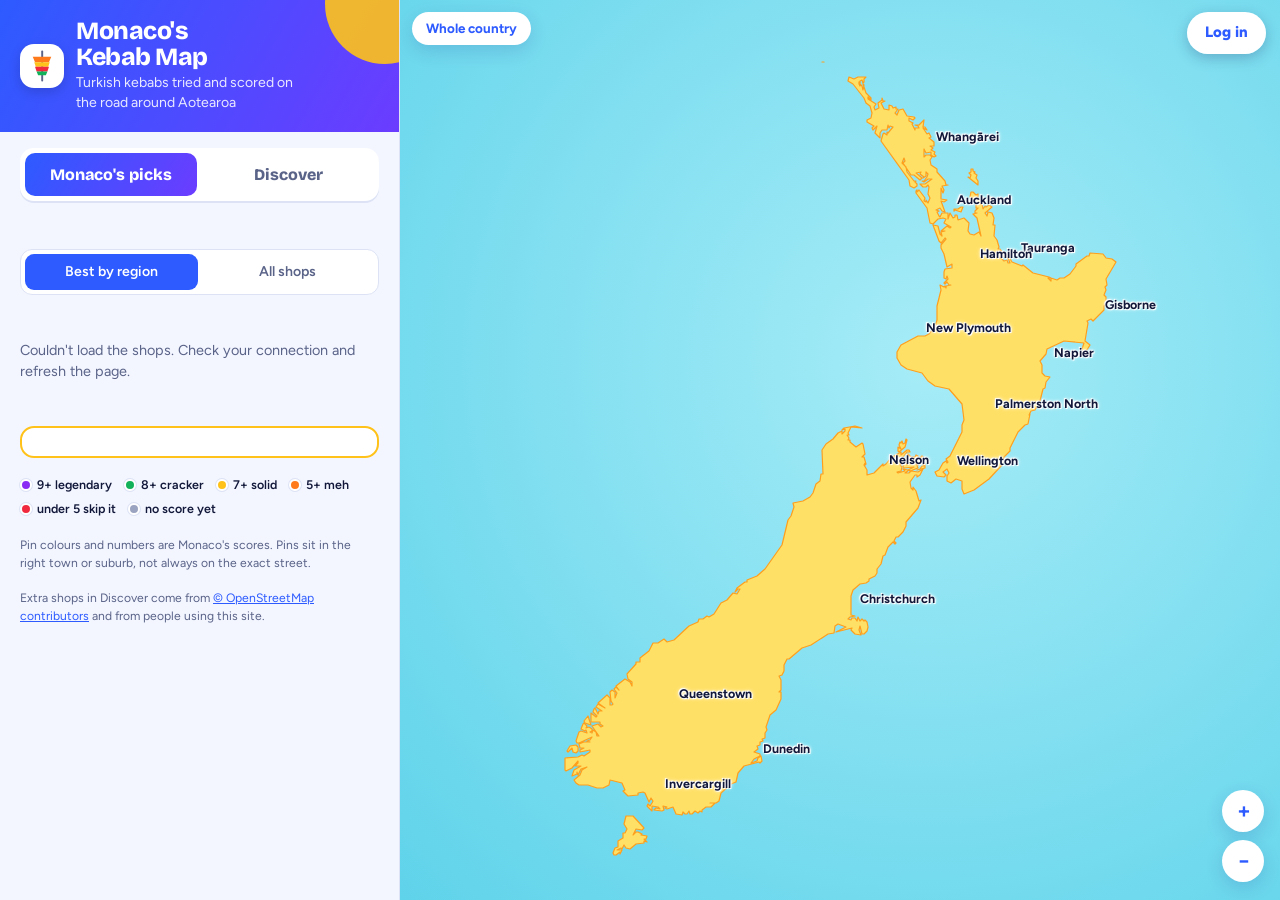
==== index.html @ b9aa5440 "Keep live site on the current map while beta is checked Co-Authored-By: Claude Opus 5.5 <noreply@ant" ====
<!doctype html>
<html lang="en-NZ">
<head>
<meta charset="utf-8">
<meta name="viewport" content="width=device-width, initial-scale=1, viewport-fit=cover">
<title>Monaco's Kebab Map</title>
<meta name="theme-color" content="#2D5BFF">
<link rel="manifest" href="manifest.webmanifest">
<link rel="apple-touch-icon" href="icons/app-192.png">
<meta name="apple-mobile-web-app-capable" content="yes">
<meta name="description" content="Turkish kebab shops around New Zealand, tried and scored by Monaco. Add your own scores and see how you compare.">
<meta property="og:title" content="Monaco's Kebab Map">
<meta property="og:description" content="The best Turkish kebabs in every region of NZ. Rate them yourself and see if you agree.">
<link rel="icon" href="data:image/svg+xml,%3Csvg xmlns='http://www.w3.org/2000/svg' viewBox='0 0 44 44'%3E%3Crect x='21' y='2' width='2.5' height='40' fill='%235B6582'/%3E%3Cpath d='M10 10h24l-3 7H13z' fill='%23E06A2C'/%3E%3Cpath d='M12 17h20l-2 6H14z' fill='%23E3A11B'/%3E%3Cpath d='M13 23h18l-2 6H15z' fill='%23C8323A'/%3E%3Cpath d='M15 29h14l-2 5H17z' fill='%230B958E'/%3E%3C/svg%3E">
<link rel="preconnect" href="https://fonts.googleapis.com">
<link rel="stylesheet" href="https://fonts.googleapis.com/css2?family=Bricolage+Grotesque:opsz,wght@12..96,600;12..96,800&family=Figtree:wght@400;500;600;700&display=swap">
<link rel="stylesheet" href="vendor/leaflet.css">
<link rel="stylesheet" href="vendor/MarkerCluster.css">
<link rel="stylesheet" href="style.css?v=202611181250">
</head>
<body>
<div class="app">
  <aside class="panel">
    <header class="top">
      <svg class="mark" viewBox="0 0 44 44" aria-hidden="true">
        <rect x="21" y="2" width="2.5" height="40" rx="1.2" fill="var(--muted)"/>
        <path d="M10 10h24l-3 7H13z" fill="var(--t5)"/>
        <path d="M12 17h20l-2 6H14z" fill="var(--t7)"/>
        <path d="M13 23h18l-2 6H15z" fill="var(--t0)"/>
        <path d="M15 29h14l-2 5H17z" fill="var(--t8)"/>
      </svg>
      <div>
        <h1>Monaco's Kebab Map</h1>
        <p class="sub">Turkish kebabs tried and scored on the road around Aotearoa</p>
      </div>
    </header>
    <div class="top-extras">
      <div class="modes" role="tablist" aria-label="What to show">
        <button class="mode" role="tab" id="mode-monaco" aria-selected="true">Monaco's picks</button>
        <button class="mode" role="tab" id="mode-discover" aria-selected="false">Discover</button>
      </div>
      <div id="tried" hidden></div>
      <div class="discover-bar" id="discover-bar" hidden>
        <label class="switch"><input type="checkbox" id="show-mon" checked><span class="track"></span>Show Monaco's shops</label>
        <label class="switch"><input type="checkbox" id="partners-only"><span class="track"></span>Partners only</label>
        <button type="button" class="btn" id="add-shop">+ Add a missing shop</button>
      </div>
      <div class="stats" id="stats"></div>
      <div class="chips" id="chips" role="group" aria-label="Filter by region"></div>
    </div>
    <div class="panel-scroll">
      <div class="tabs" role="tablist">
        <button class="tab" role="tab" id="tab-best" aria-selected="true">Best by region</button>
        <button class="tab" role="tab" id="tab-all" aria-selected="false">All shops</button>
      </div>
      <div class="tools" id="tools" hidden>
        <input id="search" type="search" placeholder="Search shop or town" aria-label="Search shop or town">
        <select id="sort" aria-label="Sort shops">
          <option value="score">Monaco's top rated</option>
          <option value="community">Community top rated</option>
          <option value="north">North to south</option>
          <option value="az">A to Z</option>
        </select>
      </div>
      <div class="list" id="list"><p class="loading">Loading shops…</p></div>
      <div class="compare" id="compare"></div>
      <div class="legend">
        <span><i style="background:var(--t9)"></i>9+ legendary</span>
        <span><i style="background:var(--t8)"></i>8+ cracker</span>
        <span><i style="background:var(--t7)"></i>7+ solid</span>
        <span><i style="background:var(--t5)"></i>5+ meh</span>
        <span><i style="background:var(--t0)"></i>under 5 skip it</span>
        <span><i style="background:var(--tn)"></i>no score yet</span>
      </div>
      <p class="fine" id="fine">Pin colours and numbers are Monaco's scores. Pins sit in the right town or suburb, not always on the exact street.</p>
      <p class="fine">Extra shops in Discover come from <a href="https://www.openstreetmap.org/copyright" target="_blank" rel="noopener">© OpenStreetMap contributors</a> and from people using this site.</p>
    </div>
  </aside>
  <div class="map-wrap">
    <div id="map" aria-label="Map of kebab shops in New Zealand"></div>
    <button class="reset" id="reset">Whole country</button>
  </div>
</div>

<div class="me" id="me">
  <button type="button" class="me-btn" id="me-btn" aria-haspopup="true" aria-expanded="false"><span class="me-login">Log in</span></button>
  <div class="me-menu" id="me-menu" hidden></div>
</div>

<dialog class="auth" id="profile">
  <form class="auth-in" id="profile-form" novalidate>
    <button type="button" class="x" id="profile-close" aria-label="Close">×</button>
    <h2>Your profile</h2>
    <div class="pf-photo">
      <span class="avatar xl" id="pf-avatar"></span>
      <div class="pf-photo-btns">
        <label class="btn ghost" for="pf-file">Choose photo</label>
        <input type="file" id="pf-file" accept="image/*" hidden>
        <button type="button" class="auth-switch" id="pf-remove" hidden>Remove photo</button>
      </div>
    </div>
    <div class="field"><label for="pf-name">Your name</label><input id="pf-name" maxlength="40" autocomplete="nickname"></div>
    <p class="fine" id="pf-email"></p>
    <div class="msg" id="pf-msg" hidden></div>
    <button class="btn wide" id="pf-save" type="submit">Save profile</button>
  </form>
</dialog>

<dialog class="auth" id="auth">
  <form class="auth-in" id="auth-form" novalidate>
    <button type="button" class="x" id="auth-close" aria-label="Close">×</button>
    <h2 id="auth-title">Join the kebab crew</h2>
    <p id="auth-blurb">Make an account to score shops and see how you stack up against Monaco.</p>
    <div class="field" id="f-name"><label for="in-name">Your name</label><input id="in-name" autocomplete="nickname" maxlength="40" placeholder="Shown next to your reviews"></div>
    <div class="field" id="f-email"><label for="in-email">Email</label><input id="in-email" type="email" autocomplete="email" required></div>
    <div class="field" id="f-pass"><label for="in-pass">Password</label><input id="in-pass" type="password" autocomplete="new-password" minlength="6" required></div>
    <div class="msg" id="auth-msg" hidden></div>
    <button class="btn wide" id="auth-submit" type="submit">Create account</button>
    <button type="button" class="auth-switch" id="auth-forgot" hidden>Forgot your password?</button>
    <p><span id="auth-alt-text">Already have an account?</span> <button type="button" class="auth-switch" id="auth-alt">Log in</button></p>
  </form>
</dialog>

<dialog class="auth sheet" id="rate">
  <form class="auth-in" id="rate-form" novalidate>
    <button type="button" class="x" id="rate-close" aria-label="Close">×</button>
    <div>
      <h2 id="rate-title">Rate this kebab</h2>
      <p id="rate-where"></p>
    </div>

    <div class="q">
      <span class="qlabel">What did you get?</span>
      <div class="pills" data-field="style" data-single></div>
    </div>
    <div class="q">
      <span class="qlabel">Meat</span>
      <div class="pills" data-field="meats"></div>
    </div>
    <div class="q">
      <span class="qlabel">Sauces</span>
      <div class="pills" data-field="sauces"></div>
    </div>
    <details class="more">
      <summary>Add salads (optional)</summary>
      <div class="pills" data-field="salads"></div>
    </details>

    <div class="scores" id="scores"></div>
    <div class="overall"><span>Overall</span><b id="overall">7.0</b><small>/10</small></div>

    <details class="more" id="comment-wrap">
      <summary>Add a comment (optional)</summary>
      <textarea id="rate-comment" maxlength="280" placeholder="Anything worth knowing? Big portions, great garlic sauce…"></textarea>
    </details>

    <div class="photo-pick">
      <label class="photo-btn" for="rate-photo" id="rate-photo-label">
        <svg viewBox="0 0 24 24" aria-hidden="true"><path d="M9 3 7.2 5H4a2 2 0 0 0-2 2v12a2 2 0 0 0 2 2h16a2 2 0 0 0 2-2V7a2 2 0 0 0-2-2h-3.2L15 3H9zm3 15a5 5 0 1 1 0-10 5 5 0 0 1 0 10zm0-2a3 3 0 1 0 0-6 3 3 0 0 0 0 6z"/></svg>
        <span>Add a photo (optional)</span>
      </label>
      <input type="file" id="rate-photo" accept="image/*" hidden>
      <div class="photo-preview" id="rate-photo-preview" hidden>
        <img id="rate-photo-img" alt="Your kebab photo">
        <button type="button" class="photo-x" id="rate-photo-remove" aria-label="Remove photo">×</button>
      </div>
    </div>

    <div class="msg" id="rate-msg" hidden></div>
    <div class="actions">
      <button class="btn wide" id="rate-save" type="submit">Save rating</button>
    </div>
    <button type="button" class="auth-switch" id="rate-delete" hidden>Remove my rating</button>
  </form>
</dialog>

<dialog class="auth" id="addshop">
  <form class="auth-in" id="addshop-form" novalidate>
    <button type="button" class="x" id="addshop-close" aria-label="Close">×</button>
    <div>
      <h2>Add a missing shop</h2>
      <p>Found a kebab shop that isn't on the map? Add it so you and everyone else can rate it.</p>
    </div>
    <div class="field"><label for="as-name">Shop name</label><input id="as-name" maxlength="80" placeholder="e.g. Sultan's Kebabs"></div>
    <div class="field"><label for="as-town">Town or suburb</label><input id="as-town" maxlength="60" placeholder="e.g. Riccarton, Christchurch"></div>
    <div class="field">
      <span class="qlabel">Where is it?</span>
      <div class="loc-btns">
        <button type="button" class="btn ghost" id="as-here">Use where I am now</button>
        <button type="button" class="btn ghost" id="as-pick">Tap it on the map</button>
      </div>
      <p class="fine" id="as-loc">No location set yet.</p>
    </div>
    <div class="field"><label for="as-region">Region</label><select id="as-region"></select></div>
    <div class="msg" id="as-msg" hidden></div>
    <button class="btn wide" id="as-save" type="submit">Add shop</button>
  </form>
</dialog>
<div class="pickbar" id="pickbar" hidden><span>Tap the map where the shop is</span><button type="button" class="btn ghost" id="pick-cancel">Cancel</button></div>

<dialog class="auth card-dlg" id="card">
  <div class="auth-in">
    <button type="button" class="x" id="card-close" aria-label="Close">×</button>
    <div class="card-head"><span class="avatar" id="card-avatar"></span><div><b id="card-name"></b><small id="card-clock"></small></div></div>
    <div class="card-qr-wrap" id="card-ring"><canvas id="card-qr" aria-label="Your card code for the shop to scan"></canvas></div>
    <p class="card-hint">Show this to the shop when you order. The code refreshes every 30 seconds.</p>
    <p class="fine" id="card-status"></p>
    <div class="card-result" id="card-result" hidden></div>
    <div id="card-rate"></div>
    <p class="card-rule" id="card-rule"></p>
    <div class="qlabel">Your kebab passport</div>
    <div class="passport" id="card-passport"></div>
    <div class="pbadges" id="card-badges"></div>
    <div class="qlabel">Your stamp cards</div>
    <div id="card-cards"></div>
  </div>
</dialog>

<dialog class="auth admin-partner" id="partner-dlg">
  <div class="auth-in">
    <button type="button" class="x" id="partner-close" aria-label="Close">×</button>
    <div><h2 id="partner-title">Partner settings</h2><p id="partner-where"></p></div>
    <div class="ap-body"></div>
  </div>
</dialog>

<dialog class="lightbox" id="lightbox"><img id="lb-img" alt=""><p id="lb-cap"></p></dialog>

<script src="vendor/leaflet.js"></script>
<script src="vendor/leaflet.markercluster.js"></script>
<script src="vendor/supabase.js"></script>
<script src="vendor/qrcode.js"></script>
<script src="app.js?v=202611181250"></script>
</body>
</html>
---- vendor/leaflet.css ----
/* required styles */

.leaflet-pane,
.leaflet-tile,
.leaflet-marker-icon,
.leaflet-marker-shadow,
.leaflet-tile-container,
.leaflet-pane > svg,
.leaflet-pane > canvas,
.leaflet-zoom-box,
.leaflet-image-layer,
.leaflet-layer {
	position: absolute;
	left: 0;
	top: 0;
	}
.leaflet-container {
	overflow: hidden;
	}
.leaflet-tile,
.leaflet-marker-icon,
.leaflet-marker-shadow {
	-webkit-user-select: none;
	   -moz-user-select: none;
	        user-select: none;
	  -webkit-user-drag: none;
	}
/* Prevents IE11 from highlighting tiles in blue */
.leaflet-tile::selection {
	background: transparent;
}
/* Safari renders non-retina tile on retina better with this, but Chrome is worse */
.leaflet-safari .leaflet-tile {
	image-rendering: -webkit-optimize-contrast;
	}
/* hack that prevents hw layers "stretching" when loading new tiles */
.leaflet-safari .leaflet-tile-container {
	width: 1600px;
	height: 1600px;
	-webkit-transform-origin: 0 0;
	}
.leaflet-marker-icon,
.leaflet-marker-shadow {
	display: block;
	}
/* .leaflet-container svg: reset svg max-width decleration shipped in Joomla! (joomla.org) 3.x */
/* .leaflet-container img: map is broken in FF if you have max-width: 100% on tiles */
.leaflet-container .leaflet-overlay-pane svg {
	max-width: none !important;
	max-height: none !important;
	}
.leaflet-container .leaflet-marker-pane img,
.leaflet-container .leaflet-shadow-pane img,
.leaflet-container .leaflet-tile-pane img,
.leaflet-container img.leaflet-image-layer,
.leaflet-container .leaflet-tile {
	max-width: none !important;
	max-height: none !important;
	width: auto;
	padding: 0;
	}

.leaflet-container img.leaflet-tile {
	/* See: https://bugs.chromium.org/p/chromium/issues/detail?id=600120 */
	mix-blend-mode: plus-lighter;
}

.leaflet-container.leaflet-touch-zoom {
	-ms-touch-action: pan-x pan-y;
	touch-action: pan-x pan-y;
	}
.leaflet-container.leaflet-touch-drag {
	-ms-touch-action: pinch-zoom;
	/* Fallback for FF which doesn't support pinch-zoom */
	touch-action: none;
	touch-action: pinch-zoom;
}
.leaflet-container.leaflet-touch-drag.leaflet-touch-zoom {
	-ms-touch-action: none;
	touch-action: none;
}
.leaflet-container {
	-webkit-tap-highlight-color: transparent;
}
.leaflet-container a {
	-webkit-tap-highlight-color: rgba(51, 181, 229, 0.4);
}
.leaflet-tile {
	filter: inherit;
	visibility: hidden;
	}
.leaflet-tile-loaded {
	visibility: inherit;
	}
.leaflet-zoom-box {
	width: 0;
	height: 0;
	-moz-box-sizing: border-box;
	     box-sizing: border-box;
	z-index: 800;
	}
/* workaround for https://bugzilla.mozilla.org/show_bug.cgi?id=888319 */
.leaflet-overlay-pane svg {
	-moz-user-select: none;
	}

.leaflet-pane         { z-index: 400; }

.leaflet-tile-pane    { z-index: 200; }
.leaflet-overlay-pane { z-index: 400; }
.leaflet-shadow-pane  { z-index: 500; }
.leaflet-marker-pane  { z-index: 600; }
.leaflet-tooltip-pane   { z-index: 650; }
.leaflet-popup-pane   { z-index: 700; }

.leaflet-map-pane canvas { z-index: 100; }
.leaflet-map-pane svg    { z-index: 200; }

.leaflet-vml-shape {
	width: 1px;
	height: 1px;
	}
.lvml {
	behavior: url(#default#VML);
	display: inline-block;
	position: absolute;
	}


/* control positioning */

.leaflet-control {
	position: relative;
	z-index: 800;
	pointer-events: visiblePainted; /* IE 9-10 doesn't have auto */
	pointer-events: auto;
	}
.leaflet-top,
.leaflet-bottom {
	position: absolute;
	z-index: 1000;
	pointer-events: none;
	}
.leaflet-top {
	top: 0;
	}
.leaflet-right {
	right: 0;
	}
.leaflet-bottom {
	bottom: 0;
	}
.leaflet-left {
	left: 0;
	}
.leaflet-control {
	float: left;
	clear: both;
	}
.leaflet-right .leaflet-control {
	float: right;
	}
.leaflet-top .leaflet-control {
	margin-top: 10px;
	}
.leaflet-bottom .leaflet-control {
	margin-bottom: 10px;
	}
.leaflet-left .leaflet-control {
	margin-left: 10px;
	}
.leaflet-right .leaflet-control {
	margin-right: 10px;
	}


/* zoom and fade animations */

.leaflet-fade-anim .leaflet-popup {
	opacity: 0;
	-webkit-transition: opacity 0.2s linear;
	   -moz-transition: opacity 0.2s linear;
	        transition: opacity 0.2s linear;
	}
.leaflet-fade-anim .leaflet-map-pane .leaflet-popup {
	opacity: 1;
	}
.leaflet-zoom-animated {
	-webkit-transform-origin: 0 0;
	    -ms-transform-origin: 0 0;
	        transform-origin: 0 0;
	}
svg.leaflet-zoom-animated {
	will-change: transform;
}

.leaflet-zoom-anim .leaflet-zoom-animated {
	-webkit-transition: -webkit-transform 0.25s cubic-bezier(0,0,0.25,1);
	   -moz-transition:    -moz-transform 0.25s cubic-bezier(0,0,0.25,1);
	        transition:         transform 0.25s cubic-bezier(0,0,0.25,1);
	}
.leaflet-zoom-anim .leaflet-tile,
.leaflet-pan-anim .leaflet-tile {
	-webkit-transition: none;
	   -moz-transition: none;
	        transition: none;
	}

.leaflet-zoom-anim .leaflet-zoom-hide {
	visibility: hidden;
	}


/* cursors */

.leaflet-interactive {
	cursor: pointer;
	}
.leaflet-grab {
	cursor: -webkit-grab;
	cursor:    -moz-grab;
	cursor:         grab;
	}
.leaflet-crosshair,
.leaflet-crosshair .leaflet-interactive {
	cursor: crosshair;
	}
.leaflet-popup-pane,
.leaflet-control {
	cursor: auto;
	}
.leaflet-dragging .leaflet-grab,
.leaflet-dragging .leaflet-grab .leaflet-interactive,
.leaflet-dragging .leaflet-marker-draggable {
	cursor: move;
	cursor: -webkit-grabbing;
	cursor:    -moz-grabbing;
	cursor:         grabbing;
	}

/* marker & overlays interactivity */
.leaflet-marker-icon,
.leaflet-marker-shadow,
.leaflet-image-layer,
.leaflet-pane > svg path,
.leaflet-tile-container {
	pointer-events: none;
	}

.leaflet-marker-icon.leaflet-interactive,
.leaflet-image-layer.leaflet-interactive,
.leaflet-pane > svg path.leaflet-interactive,
svg.leaflet-image-layer.leaflet-interactive path {
	pointer-events: visiblePainted; /* IE 9-10 doesn't have auto */
	pointer-events: auto;
	}

/* visual tweaks */

.leaflet-container {
	background: #ddd;
	outline-offset: 1px;
	}
.leaflet-container a {
	color: #0078A8;
	}
.leaflet-zoom-box {
	border: 2px dotted #38f;
	background: rgba(255,255,255,0.5);
	}


/* general typography */
.leaflet-container {
	font-family: "Helvetica Neue", Arial, Helvetica, sans-serif;
	font-size: 12px;
	font-size: 0.75rem;
	line-height: 1.5;
	}


/* general toolbar styles */

.leaflet-bar {
	box-shadow: 0 1px 5px rgba(0,0,0,0.65);
	border-radius: 4px;
	}
.leaflet-bar a {
	background-color: #fff;
	border-bottom: 1px solid #ccc;
	width: 26px;
	height: 26px;
	line-height: 26px;
	display: block;
	text-align: center;
	text-decoration: none;
	color: black;
	}
.leaflet-bar a,
.leaflet-control-layers-toggle {
	background-position: 50% 50%;
	background-repeat: no-repeat;
	display: block;
	}
.leaflet-bar a:hover,
.leaflet-bar a:focus {
	background-color: #f4f4f4;
	}
.leaflet-bar a:first-child {
	border-top-left-radius: 4px;
	border-top-right-radius: 4px;
	}
.leaflet-bar a:last-child {
	border-bottom-left-radius: 4px;
	border-bottom-right-radius: 4px;
	border-bottom: none;
	}
.leaflet-bar a.leaflet-disabled {
	cursor: default;
	background-color: #f4f4f4;
	color: #bbb;
	}

.leaflet-touch .leaflet-bar a {
	width: 30px;
	height: 30px;
	line-height: 30px;
	}
.leaflet-touch .leaflet-bar a:first-child {
	border-top-left-radius: 2px;
	border-top-right-radius: 2px;
	}
.leaflet-touch .leaflet-bar a:last-child {
	border-bottom-left-radius: 2px;
	border-bottom-right-radius: 2px;
	}

/* zoom control */

.leaflet-control-zoom-in,
.leaflet-control-zoom-out {
	font: bold 18px 'Lucida Console', Monaco, monospace;
	text-indent: 1px;
	}

.leaflet-touch .leaflet-control-zoom-in, .leaflet-touch .leaflet-control-zoom-out  {
	font-size: 22px;
	}


/* layers control */

.leaflet-control-layers {
	box-shadow: 0 1px 5px rgba(0,0,0,0.4);
	background: #fff;
	border-radius: 5px;
	}
.leaflet-control-layers-toggle {
	background-image: url(images/layers.png);
	width: 36px;
	height: 36px;
	}
.leaflet-retina .leaflet-control-layers-toggle {
	background-image: url(images/layers-2x.png);
	background-size: 26px 26px;
	}
.leaflet-touch .leaflet-control-layers-toggle {
	width: 44px;
	height: 44px;
	}
.leaflet-control-layers .leaflet-control-layers-list,
.leaflet-control-layers-expanded .leaflet-control-layers-toggle {
	display: none;
	}
.leaflet-control-layers-expanded .leaflet-control-layers-list {
	display: block;
	position: relative;
	}
.leaflet-control-layers-expanded {
	padding: 6px 10px 6px 6px;
	color: #333;
	background: #fff;
	}
.leaflet-control-layers-scrollbar {
	overflow-y: scroll;
	overflow-x: hidden;
	padding-right: 5px;
	}
.leaflet-control-layers-selector {
	margin-top: 2px;
	position: relative;
	top: 1px;
	}
.leaflet-control-layers label {
	display: block;
	font-size: 13px;
	font-size: 1.08333em;
	}
.leaflet-control-layers-separator {
	height: 0;
	border-top: 1px solid #ddd;
	margin: 5px -10px 5px -6px;
	}

/* Default icon URLs */
.leaflet-default-icon-path { /* used only in path-guessing heuristic, see L.Icon.Default */
	background-image: url(images/marker-icon.png);
	}


/* attribution and scale controls */

.leaflet-container .leaflet-control-attribution {
	background: #fff;
	background: rgba(255, 255, 255, 0.8);
	margin: 0;
	}
.leaflet-control-attribution,
.leaflet-control-scale-line {
	padding: 0 5px;
	color: #333;
	line-height: 1.4;
	}
.leaflet-control-attribution a {
	text-decoration: none;
	}
.leaflet-control-attribution a:hover,
.leaflet-control-attribution a:focus {
	text-decoration: underline;
	}
.leaflet-attribution-flag {
	display: inline !important;
	vertical-align: baseline !important;
	width: 1em;
	height: 0.6669em;
	}
.leaflet-left .leaflet-control-scale {
	margin-left: 5px;
	}
.leaflet-bottom .leaflet-control-scale {
	margin-bottom: 5px;
	}
.leaflet-control-scale-line {
	border: 2px solid #777;
	border-top: none;
	line-height: 1.1;
	padding: 2px 5px 1px;
	white-space: nowrap;
	-moz-box-sizing: border-box;
	     box-sizing: border-box;
	background: rgba(255, 255, 255, 0.8);
	text-shadow: 1px 1px #fff;
	}
.leaflet-control-scale-line:not(:first-child) {
	border-top: 2px solid #777;
	border-bottom: none;
	margin-top: -2px;
	}
.leaflet-control-scale-line:not(:first-child):not(:last-child) {
	border-bottom: 2px solid #777;
	}

.leaflet-touch .leaflet-control-attribution,
.leaflet-touch .leaflet-control-layers,
.leaflet-touch .leaflet-bar {
	box-shadow: none;
	}
.leaflet-touch .leaflet-control-layers,
.leaflet-touch .leaflet-bar {
	border: 2px solid rgba(0,0,0,0.2);
	background-clip: padding-box;
	}


/* popup */

.leaflet-popup {
	position: absolute;
	text-align: center;
	margin-bottom: 20px;
	}
.leaflet-popup-content-wrapper {
	padding: 1px;
	text-align: left;
	border-radius: 12px;
	}
.leaflet-popup-content {
	margin: 13px 24px 13px 20px;
	line-height: 1.3;
	font-size: 13px;
	font-size: 1.08333em;
	min-height: 1px;
	}
.leaflet-popup-content p {
	margin: 17px 0;
	margin: 1.3em 0;
	}
.leaflet-popup-tip-container {
	width: 40px;
	height: 20px;
	position: absolute;
	left: 50%;
	margin-top: -1px;
	margin-left: -20px;
	overflow: hidden;
	pointer-events: none;
	}
.leaflet-popup-tip {
	width: 17px;
	height: 17px;
	padding: 1px;

	margin: -10px auto 0;
	pointer-events: auto;

	-webkit-transform: rotate(45deg);
	   -moz-transform: rotate(45deg);
	    -ms-transform: rotate(45deg);
	        transform: rotate(45deg);
	}
.leaflet-popup-content-wrapper,
.leaflet-popup-tip {
	background: white;
	color: #333;
	box-shadow: 0 3px 14px rgba(0,0,0,0.4);
	}
.leaflet-container a.leaflet-popup-close-button {
	position: absolute;
	top: 0;
	right: 0;
	border: none;
	text-align: center;
	width: 24px;
	height: 24px;
	font: 16px/24px Tahoma, Verdana, sans-serif;
	color: #757575;
	text-decoration: none;
	background: transparent;
	}
.leaflet-container a.leaflet-popup-close-button:hover,
.leaflet-container a.leaflet-popup-close-button:focus {
	color: #585858;
	}
.leaflet-popup-scrolled {
	overflow: auto;
	}

.leaflet-oldie .leaflet-popup-content-wrapper {
	-ms-zoom: 1;
	}
.leaflet-oldie .leaflet-popup-tip {
	width: 24px;
	margin: 0 auto;

	-ms-filter: "progid:DXImageTransform.Microsoft.Matrix(M11=0.70710678, M12=0.70710678, M21=-0.70710678, M22=0.70710678)";
	filter: progid:DXImageTransform.Microsoft.Matrix(M11=0.70710678, M12=0.70710678, M21=-0.70710678, M22=0.70710678);
	}

.leaflet-oldie .leaflet-control-zoom,
.leaflet-oldie .leaflet-control-layers,
.leaflet-oldie .leaflet-popup-content-wrapper,
.leaflet-oldie .leaflet-popup-tip {
	border: 1px solid #999;
	}


/* div icon */

.leaflet-div-icon {
	background: #fff;
	border: 1px solid #666;
	}


/* Tooltip */
/* Base styles for the element that has a tooltip */
.leaflet-tooltip {
	position: absolute;
	padding: 6px;
	background-color: #fff;
	border: 1px solid #fff;
	border-radius: 3px;
	color: #222;
	white-space: nowrap;
	-webkit-user-select: none;
	-moz-user-select: none;
	-ms-user-select: none;
	user-select: none;
	pointer-events: none;
	box-shadow: 0 1px 3px rgba(0,0,0,0.4);
	}
.leaflet-tooltip.leaflet-interactive {
	cursor: pointer;
	pointer-events: auto;
	}
.leaflet-tooltip-top:before,
.leaflet-tooltip-bottom:before,
.leaflet-tooltip-left:before,
.leaflet-tooltip-right:before {
	position: absolute;
	pointer-events: none;
	border: 6px solid transparent;
	background: transparent;
	content: "";
	}

/* Directions */

.leaflet-tooltip-bottom {
	margin-top: 6px;
}
.leaflet-tooltip-top {
	margin-top: -6px;
}
.leaflet-tooltip-bottom:before,
.leaflet-tooltip-top:before {
	left: 50%;
	margin-left: -6px;
	}
.leaflet-tooltip-top:before {
	bottom: 0;
	margin-bottom: -12px;
	border-top-color: #fff;
	}
.leaflet-tooltip-bottom:before {
	top: 0;
	margin-top: -12px;
	margin-left: -6px;
	border-bottom-color: #fff;
	}
.leaflet-tooltip-left {
	margin-left: -6px;
}
.leaflet-tooltip-right {
	margin-left: 6px;
}
.leaflet-tooltip-left:before,
.leaflet-tooltip-right:before {
	top: 50%;
	margin-top: -6px;
	}
.leaflet-tooltip-left:before {
	right: 0;
	margin-right: -12px;
	border-left-color: #fff;
	}
.leaflet-tooltip-right:before {
	left: 0;
	margin-left: -12px;
	border-right-color: #fff;
	}

/* Printing */

@media print {
	/* Prevent printers from removing background-images of controls. */
	.leaflet-control {
		-webkit-print-color-adjust: exact;
		print-color-adjust: exact;
		}
	}
---- vendor/MarkerCluster.css ----
.leaflet-cluster-anim .leaflet-marker-icon, .leaflet-cluster-anim .leaflet-marker-shadow {
	-webkit-transition: -webkit-transform 0.3s ease-out, opacity 0.3s ease-in;
	-moz-transition: -moz-transform 0.3s ease-out, opacity 0.3s ease-in;
	-o-transition: -o-transform 0.3s ease-out, opacity 0.3s ease-in;
	transition: transform 0.3s ease-out, opacity 0.3s ease-in;
}

.leaflet-cluster-spider-leg {
	/* stroke-dashoffset (duration and function) should match with leaflet-marker-icon transform in order to track it exactly */
	-webkit-transition: -webkit-stroke-dashoffset 0.3s ease-out, -webkit-stroke-opacity 0.3s ease-in;
	-moz-transition: -moz-stroke-dashoffset 0.3s ease-out, -moz-stroke-opacity 0.3s ease-in;
	-o-transition: -o-stroke-dashoffset 0.3s ease-out, -o-stroke-opacity 0.3s ease-in;
	transition: stroke-dashoffset 0.3s ease-out, stroke-opacity 0.3s ease-in;
}
---- style.css ----
/* base reset (standalone site) */
[hidden] { display: none !important; }
body { margin: 0; }
img { max-width: 100%; }

/* Bright single theme: electric-blue header band, sunny yellow land on aqua sea, white cards. */
:root {
  color-scheme: light;
  --bg: #F3F6FF;
  --card: #FFFFFF;
  --ink: #12183A;
  --muted: #5A6388;
  --line: #DDE3F5;
  --accent: #2D5BFF;
  --accent-ink: #FFFFFF;
  --band: #2D5BFF;
  --band-2: #6B3CFF;
  --sea: #A6ECF7;
  --sea-deep: #5FD3EA;
  --land: #FFE066;
  --land-line: #FF9F1C;
  --label: #7A3E00;
  --t9: #8B2CF5;
  --t8: #13B25A;
  --t7: #FFC21A;
  --t5: #FF7A1A;
  --t0: #F0293E;
  --tn: #9AA3BF;
  --t7-ink: #3A2A00;
  --shadow: 0 6px 18px rgba(30, 50, 140, .16);
  --font-display: "Bricolage Grotesque", "Avenir Next", "Segoe UI", system-ui, sans-serif;
  --font-body: "Figtree", "Segoe UI", system-ui, -apple-system, sans-serif;
}

html, body { height: 100%; }
body { background: var(--bg); color: var(--ink); font-family: var(--font-body); font-size: 15px; line-height: 1.45; }
* { box-sizing: border-box; }
button, input, select { font: inherit; color: inherit; }
:focus-visible { outline: 2.5px solid var(--accent); outline-offset: 2px; }

.app { display: grid; grid-template-columns: 400px 1fr; height: 100%; }
.panel { display: flex; flex-direction: column; min-width: 0; min-height: 0; border-right: 1px solid var(--line); background: var(--bg); }
.panel-scroll { overflow-y: auto; flex: 1; padding-inline: 20px; padding-block: 0 28px; display: flex; flex-direction: column; gap: 18px; }

header.top { padding-block: 20px 14px; padding-inline: 20px; display: flex; gap: 12px; align-items: center; }
.mark { width: 44px; height: 44px; flex: none; }
h1 { font-family: var(--font-display); font-weight: 800; font-size: 1.55rem; line-height: 1.05; letter-spacing: -.02em; margin: 0; text-wrap: balance; }
.sub { margin: 3px 0 0; color: var(--muted); font-size: .88rem; }

.stats { display: grid; grid-template-columns: repeat(3, 1fr); gap: 8px; }
.stat { background: var(--card); border: 1px solid var(--line); border-radius: 12px; padding: 10px 12px; min-width: 0; }
.stat b { display: block; font-family: var(--font-display); font-size: 1.35rem; font-weight: 800; font-variant-numeric: tabular-nums; line-height: 1.1; }
.stat span { font-size: .75rem; color: var(--muted); }
.stat.best b { font-size: .98rem; line-height: 1.2; padding-top: 3px; overflow: hidden; text-overflow: ellipsis; white-space: nowrap; }

.chips { display: flex; gap: 6px; overflow-x: auto; padding-bottom: 4px; scrollbar-width: thin; }
.chip { flex: none; border: 1px solid var(--line); background: var(--card); border-radius: 999px; padding: 6px 12px; font-size: .84rem; font-weight: 600; cursor: pointer; white-space: nowrap; }
.chip small { color: var(--muted); font-weight: 500; margin-left: 4px; font-variant-numeric: tabular-nums; }
.chip[aria-pressed="true"] { background: var(--ink); color: var(--bg); border-color: var(--ink); }
.chip[aria-pressed="true"] small { color: inherit; opacity: .7; }

.tabs { display: flex; background: var(--card); border: 1px solid var(--line); border-radius: 12px; padding: 4px; gap: 4px; }
.tab { flex: 1; border: 0; background: none; padding: 8px; border-radius: 9px; font-weight: 600; font-size: .88rem; cursor: pointer; color: var(--muted); }
.tab[aria-selected="true"] { background: var(--accent); color: #fff; }

.tools { display: flex; gap: 8px; }
.tools input, .tools select { border: 1px solid var(--line); background: var(--card); border-radius: 10px; padding: 8px 10px; min-width: 0; }
.tools input { flex: 1; }

.list { display: flex; flex-direction: column; gap: 6px; }
.region-head { font-family: var(--font-display); font-weight: 800; font-size: .78rem; text-transform: uppercase; letter-spacing: .08em; color: var(--muted); margin: 10px 0 2px; }
.row { display: flex; align-items: center; gap: 12px; padding: 10px 12px; border-radius: 12px; background: var(--card); border: 1px solid var(--line); cursor: pointer; text-align: left; width: 100%; transition: transform .15s ease, border-color .15s ease; }
.row:hover { border-color: var(--accent); transform: translateX(2px); }
.row .info { flex: 1; min-width: 0; }
.row .name { font-weight: 700; line-height: 1.25; display: block; }
.row .where { font-size: .8rem; color: var(--muted); display: block; }
.row .mine { font-size: .75rem; font-weight: 600; color: var(--accent); }
.crown { color: var(--t7); font-size: .8rem; margin-left: 4px; }

.score { flex: none; min-width: 46px; text-align: center; font-family: var(--font-display); font-weight: 800; font-size: 1.05rem; padding: 5px 8px; border-radius: 10px; color: #fff; font-variant-numeric: tabular-nums; }
.score small { font-size: .62rem; opacity: .8; font-weight: 600; }
.tier-9 { background: var(--t9); } .tier-8 { background: var(--t8); } .tier-7 { background: var(--t7); color: var(--t7-ink); }
.tier-5 { background: var(--t5); } .tier-0 { background: var(--t0); } .tier-n { background: var(--tn); }

.compare { background: var(--card); border: 1px solid var(--line); border-radius: 14px; padding: 14px; display: flex; flex-direction: column; gap: 6px; }
.compare h2 { font-family: var(--font-display); font-size: 1rem; margin: 0; }
.compare p { margin: 0; font-size: .86rem; color: var(--muted); }
.compare strong { color: var(--ink); }

.legend { display: flex; flex-wrap: wrap; gap: 6px 12px; font-size: .78rem; color: var(--muted); }
.legend span { display: inline-flex; align-items: center; gap: 5px; }
.legend i { width: 10px; height: 10px; border-radius: 50%; display: inline-block; }
.fine { font-size: .76rem; color: var(--muted); margin: 0; }
.empty { color: var(--muted); font-size: .9rem; padding: 12px 0; }

/* Map */
.map-wrap { position: relative; min-width: 0; min-height: 0; }
#map { position: absolute; inset: 0; }
.leaflet-container { background: radial-gradient(circle at 60% 40%, var(--sea), var(--sea-deep)); font-family: var(--font-body); }
.city-label { font-family: var(--font-display); font-weight: 600; font-size: 11px; letter-spacing: .06em; text-transform: uppercase; color: var(--label); white-space: nowrap; pointer-events: none; text-shadow: 0 1px 0 var(--land); }

.drop { animation: pop .38s cubic-bezier(.3, 1.6, .5, 1) both; transform-origin: 50% 100%; }
@keyframes pop { from { transform: translateY(-14px) scale(.6); } to { transform: none; } }
.pin { width: 34px; height: 34px; border-radius: 50% 50% 50% 0; transform: rotate(-45deg); display: grid; place-items: center; border: 2.5px solid #fff; box-shadow: var(--shadow); transition: transform .15s ease; }
.pin b { transform: rotate(45deg); font-family: var(--font-display); font-weight: 800; font-size: 12px; color: #fff; font-variant-numeric: tabular-nums; }
.pin.tier-7 b { color: var(--t7-ink); }
.pin.top::after { content: "★"; position: absolute; top: -9px; right: -9px; transform: rotate(45deg); font-size: 13px; line-height: 18px; width: 18px; height: 18px; text-align: center; border-radius: 50%; background: #fff; color: #E3A11B; box-shadow: var(--shadow); }
.leaflet-marker-icon:hover .pin { transform: rotate(-45deg) scale(1.12); }

.clus { width: 46px; height: 46px; border-radius: 50%; display: grid; place-items: center; color: #fff; font-family: var(--font-display); font-weight: 800; border: 3px solid #fff; box-shadow: var(--shadow); line-height: 1; text-align: center; animation: pop .38s cubic-bezier(.3, 1.6, .5, 1) both; }
.clus b { font-size: 15px; display: block; }
.clus span { font-size: 8.5px; font-weight: 600; opacity: .9; display: block; margin-top: 1px; }
.clus.tier-7 { color: var(--t7-ink); }

.leaflet-popup-content-wrapper { background: var(--card); color: var(--ink); border-radius: 16px; box-shadow: var(--shadow); }
.leaflet-popup-tip { background: var(--card); }
.leaflet-popup-content { margin: 14px 16px; font-size: 14px; line-height: 1.4; }
.leaflet-container a.leaflet-popup-close-button { color: var(--muted); }
.pop h3 { font-family: var(--font-display); font-weight: 800; font-size: 1.1rem; margin: 0 22px 2px 0; line-height: 1.15; }
.pop .where { color: var(--muted); font-size: .82rem; margin: 0 0 10px; }
.pop .note { font-size: .8rem; margin: -4px 0 10px; color: var(--t0); font-weight: 600; }
.pop .duo { display: grid; grid-template-columns: 1fr 1fr; gap: 8px; margin-bottom: 10px; }
.pop .duo div { background: var(--bg); border-radius: 10px; padding: 8px 10px; }
.pop .duo span { font-size: .72rem; color: var(--muted); display: block; text-transform: uppercase; letter-spacing: .06em; font-weight: 600; }
.pop .duo b { font-family: var(--font-display); font-size: 1.3rem; font-variant-numeric: tabular-nums; }
.pop label { font-size: .8rem; font-weight: 600; display: block; margin-bottom: 4px; }
.pop input[type=range] { width: 100%; accent-color: var(--accent); }
.pop .verdict { font-size: .82rem; color: var(--muted); margin: 6px 0 0; min-height: 1.2em; }
.pop .clear { border: 0; background: none; color: var(--accent); font-weight: 600; font-size: .8rem; padding: 0; cursor: pointer; margin-top: 4px; }

.leaflet-control-zoom { margin-right: max(12px, env(safe-area-inset-right, 0px)) !important; margin-bottom: 12px !important; }
.leaflet-bar a { background: var(--card); color: var(--ink); border-color: var(--line); }
.leaflet-bar a:hover { background: var(--bg); }
.reset { position: absolute; z-index: 500; top: 12px; right: max(12px, env(safe-area-inset-right, 0px)); border: 1px solid var(--line); background: var(--card); border-radius: 999px; padding: 7px 14px; font-weight: 600; font-size: .84rem; cursor: pointer; box-shadow: var(--shadow); }

@media (max-width: 820px) {
  html, body { height: auto; }
  .app { display: flex; flex-direction: column; height: auto; }
  .map-wrap { order: 2; height: 58vh; min-height: 340px; }
  .panel { order: 1; border-right: 0; display: contents; }
  header.top { order: 0; padding-left: max(16px, env(safe-area-inset-left, 0px)); padding-right: max(16px, env(safe-area-inset-right, 0px)); }
  .panel-scroll { order: 3; overflow: visible; padding-block: 18px 32px; padding-left: max(16px, env(safe-area-inset-left, 0px)); padding-right: max(16px, env(safe-area-inset-right, 0px)); }
  .top-extras { order: 1; padding-left: max(16px, env(safe-area-inset-left, 0px)); padding-right: max(16px, env(safe-area-inset-right, 0px)); padding-block: 0 12px; display: flex; flex-direction: column; gap: 12px; }
}
@media (min-width: 821px) {
  .panel { display: flex; }
  .top-extras { display: flex; flex-direction: column; gap: 14px; padding-inline: 20px; padding-block: 0 16px; }
  body { padding-left: env(safe-area-inset-left, 0px); padding-right: env(safe-area-inset-right, 0px); }
}
@media (prefers-reduced-motion: reduce) {
  .drop, .clus { animation: none; }
  .row, .pin { transition: none; }
}

/* Account bar + sign-in dialog */
.account { display: flex; align-items: center; justify-content: space-between; gap: 10px; background: var(--card); border: 1px solid var(--line); border-radius: 12px; padding: 8px 8px 8px 12px; font-size: .86rem; }
.account .who { min-width: 0; overflow: hidden; text-overflow: ellipsis; white-space: nowrap; color: var(--muted); }
.account .who b { color: var(--ink); }
.btn { border: 0; background: var(--accent); color: #fff; font-weight: 700; border-radius: 9px; padding: 8px 14px; cursor: pointer; font-size: .86rem; white-space: nowrap; }
.btn.ghost { background: transparent; color: var(--accent); border: 1px solid var(--line); }
.btn:disabled { opacity: .55; cursor: default; }
.btn.wide { width: 100%; padding: 11px; font-size: .95rem; }

dialog.auth { border: 0; border-radius: 18px; padding: 0; width: min(400px, calc(100vw - 32px)); background: var(--card); color: var(--ink); box-shadow: var(--shadow); }
dialog.auth::backdrop { background: rgba(14, 19, 34, .55); }
.auth-in { padding: 22px; display: flex; flex-direction: column; gap: 14px; }
.auth-in h2 { font-family: var(--font-display); font-weight: 800; font-size: 1.35rem; margin: 0; letter-spacing: -.01em; }
.auth-in p { margin: 0; color: var(--muted); font-size: .88rem; }
.field { display: flex; flex-direction: column; gap: 5px; }
.field label { font-size: .8rem; font-weight: 600; }
.field input { border: 1px solid var(--line); background: var(--bg); border-radius: 10px; padding: 10px 12px; }
.auth-switch { border: 0; background: none; color: var(--accent); font-weight: 600; cursor: pointer; padding: 0; font-size: .86rem; }
.msg { font-size: .85rem; border-radius: 10px; padding: 9px 12px; }
.msg.err { background: color-mix(in srgb, var(--t0) 14%, transparent); color: var(--t0); }
.msg.ok { background: color-mix(in srgb, var(--t8) 16%, transparent); color: var(--t8); }
.x { position: absolute; top: 12px; right: 12px; border: 0; background: none; font-size: 1.3rem; color: var(--muted); cursor: pointer; line-height: 1; padding: 4px 8px; }

/* Popup rating bits */
.pop .trio { display: grid; grid-template-columns: repeat(3, 1fr); gap: 6px; margin-bottom: 10px; }
.pop .trio div { background: var(--bg); border-radius: 10px; padding: 7px 8px; min-width: 0; }
.pop .trio span { font-size: .66rem; color: var(--muted); display: block; text-transform: uppercase; letter-spacing: .06em; font-weight: 600; }
.pop .trio b { font-family: var(--font-display); font-size: 1.2rem; font-variant-numeric: tabular-nums; }
.pop .trio em { font-style: normal; font-size: .7rem; color: var(--muted); display: block; }
.pop textarea { width: 100%; border: 1px solid var(--line); background: var(--bg); border-radius: 10px; padding: 8px 10px; resize: vertical; min-height: 54px; font: inherit; font-size: .84rem; color: var(--ink); margin: 6px 0 8px; }
.pop .actions { display: flex; gap: 8px; align-items: center; }
.pop .status { font-size: .78rem; color: var(--muted); }
.pop .reviews { margin-top: 10px; border-top: 1px solid var(--line); padding-top: 8px; display: flex; flex-direction: column; gap: 6px; max-height: 140px; overflow-y: auto; }
.pop .rev { font-size: .8rem; }
.pop .rev b { font-weight: 700; }
.pop .rev q { color: var(--muted); quotes: none; display: block; }
.sliderline { display: flex; align-items: center; gap: 10px; }
.sliderline input { flex: 1; }
.sliderline output { font-family: var(--font-display); font-weight: 800; min-width: 2.4em; text-align: right; font-variant-numeric: tabular-nums; }
.row .comm { font-size: .75rem; color: var(--muted); }
.loading { color: var(--muted); font-size: .9rem; padding: 10px 0; }

/* Rating sheet */
dialog.sheet { width: min(460px, calc(100vw - 24px)); max-height: calc(100dvh - 24px); overflow-y: auto; }
@media (max-width: 600px) {
  dialog.sheet { width: 100vw; max-width: 100vw; margin: auto 0 0; border-radius: 20px 20px 0 0; max-height: 92dvh; padding-bottom: env(safe-area-inset-bottom, 0px); }
}
.q { display: flex; flex-direction: column; gap: 7px; }
.qlabel { font-size: .8rem; font-weight: 700; text-transform: uppercase; letter-spacing: .06em; color: var(--muted); }
.pills { display: flex; flex-wrap: wrap; gap: 6px; }
.pill { border: 1.5px solid var(--line); background: var(--bg); color: var(--ink); border-radius: 999px; padding: 7px 12px; font-size: .86rem; font-weight: 600; cursor: pointer; }
.pill[aria-pressed="true"] { background: var(--accent); border-color: var(--accent); color: #fff; }
details.more summary { cursor: pointer; font-size: .86rem; font-weight: 600; color: var(--accent); list-style: none; }
details.more summary::-webkit-details-marker { display: none; }
details.more summary::before { content: "+ "; }
details.more[open] summary::before { content: "− "; }
details.more[open] summary { margin-bottom: 8px; }
details.more textarea { width: 100%; border: 1px solid var(--line); background: var(--bg); color: var(--ink); border-radius: 10px; padding: 9px 11px; font: inherit; font-size: .88rem; min-height: 64px; resize: vertical; }
.scores { display: flex; flex-direction: column; gap: 12px; border-top: 1px solid var(--line); padding-top: 14px; }
.sc { display: grid; grid-template-columns: 1fr auto; gap: 4px 10px; align-items: center; }
.sc .lab { font-weight: 700; font-size: .92rem; }
.sc .lab small { display: block; font-weight: 500; color: var(--muted); font-size: .76rem; }
.sc .val { display: flex; align-items: center; gap: 4px; }
.sc .val output { font-family: var(--font-display); font-weight: 800; font-size: 1.25rem; min-width: 2.2em; text-align: center; font-variant-numeric: tabular-nums; }
.step { width: 30px; height: 30px; border-radius: 50%; border: 1px solid var(--line); background: var(--bg); color: var(--ink); font-size: 1.05rem; font-weight: 700; cursor: pointer; line-height: 1; }
.sc input[type=range] { grid-column: 1 / -1; width: 100%; accent-color: var(--accent); height: 28px; }
.overall { display: flex; align-items: baseline; gap: 6px; justify-content: flex-end; border-top: 1px solid var(--line); padding-top: 10px; }
.overall span { font-weight: 700; color: var(--muted); margin-right: auto; }
.overall b { font-family: var(--font-display); font-size: 2rem; font-weight: 800; font-variant-numeric: tabular-nums; }
.overall small { color: var(--muted); }

/* Popup breakdown */
.parts { display: grid; grid-template-columns: auto 1fr auto auto; gap: 4px 8px; align-items: center; font-size: .78rem; margin: 0 0 10px; }
.parts .ph { font-size: .66rem; text-transform: uppercase; letter-spacing: .06em; color: var(--muted); font-weight: 600; }
.parts .bar { height: 6px; border-radius: 3px; background: var(--line); overflow: hidden; }
.parts .bar i { display: block; height: 100%; background: var(--accent); border-radius: 3px; }
.parts b { font-variant-numeric: tabular-nums; text-align: right; }
.parts em { font-style: normal; color: var(--muted); font-variant-numeric: tabular-nums; text-align: right; }
.pop .rev .order { color: var(--muted); font-size: .76rem; display: block; }
.badge { display: inline-block; font-size: .68rem; font-weight: 700; padding: 1px 7px; border-radius: 999px; background: var(--t7); color: var(--t7-ink); margin-left: 6px; vertical-align: 1px; }
.adminbar { background: var(--card); border: 1px dashed var(--accent); border-radius: 12px; padding: 10px 12px; font-size: .86rem; display: flex; gap: 10px; align-items: center; justify-content: space-between; flex-wrap: wrap; }

/* ---- Bright look ---- */
header.top { background: linear-gradient(120deg, var(--band) 0%, var(--band-2) 100%); color: #fff; padding-block: 18px; position: relative; overflow: hidden; }
header.top::after { content: ""; position: absolute; right: -46px; top: -56px; width: 120px; height: 120px; border-radius: 50%; background: var(--t7); opacity: .9; }
header.top > * { position: relative; z-index: 1; }
header.top > div { padding-right: 48px; }
header.top h1 { color: #fff; }
header.top .sub { color: rgba(255,255,255,.88); }
.mark { background: #fff; border-radius: 14px; padding: 5px; box-shadow: 0 4px 12px rgba(0,0,0,.15); }
@media (min-width: 821px) { .top-extras { padding-top: 16px; } }
@media (max-width: 820px) { .top-extras { padding-top: 14px; } }

.stat { border: 0; box-shadow: 0 2px 0 var(--line); }
.stat:nth-child(1) b { color: var(--accent); }
.stat:nth-child(2) b { color: var(--t8); }
.stat.best b { color: var(--t9); }
.chip[aria-pressed="true"] { background: var(--accent); border-color: var(--accent); color: #fff; }
.region-head { color: var(--accent); }
.row { border-width: 1.5px; }
.compare { border: 2px solid var(--t7); }

/* Clearer pins: bigger, thick white ring, bold number */
.pin { width: 40px; height: 40px; border-width: 3px; }
.pin b { font-size: 13.5px; letter-spacing: -.02em; }
.pin.top::after { top: -10px; right: -10px; background: var(--t7); color: var(--t7-ink); }
.drop { filter: drop-shadow(0 3px 4px rgba(20, 30, 80, .25)); }
.clus { width: 50px; height: 50px; border-width: 3px; }
.legend i { width: 12px; height: 12px; border: 2px solid #fff; box-shadow: 0 0 0 1px var(--line); }
.legend span { color: var(--ink); font-weight: 600; }
.city-label { text-shadow: 0 1px 0 #fff8; }

/* ---- Map labels: clean, readable ---- */
.city-label { font-family: var(--font-body); font-weight: 700; font-size: 12.5px; letter-spacing: 0; text-transform: none; color: var(--ink);
  text-shadow: 0 0 2px #fff, 0 0 3px #fff, 0 0 4px #fff, 1px 1px 0 #fff, -1px -1px 0 #fff; }

/* ---- Zoom buttons: separate round buttons ---- */
.leaflet-touch .leaflet-bar, .leaflet-bar { border: 0 !important; box-shadow: none !important; background: none; display: flex; flex-direction: column; gap: 8px; }
.leaflet-touch .leaflet-bar a, .leaflet-bar a { width: 42px !important; height: 42px !important; line-height: 42px !important; border: 0 !important; border-radius: 50% !important; background: var(--card); color: var(--accent); font: 700 22px/42px var(--font-body); box-shadow: var(--shadow); transition: transform .12s ease, background .12s ease; }
.leaflet-bar a:hover { background: var(--accent); color: #fff; transform: scale(1.06); }
.leaflet-bar a.leaflet-disabled { opacity: .45; background: var(--card); color: var(--muted); transform: none; }
.leaflet-control-zoom { margin-right: max(16px, env(safe-area-inset-right, 0px)) !important; margin-bottom: 18px !important; }
.reset { right: auto; left: 12px; top: 12px; color: var(--accent); font-weight: 700; border: 0; }

/* ---- Profile corner ---- */
.me { position: fixed; z-index: 1200; top: calc(12px + env(safe-area-inset-top, 0px)); right: max(14px, env(safe-area-inset-right, 0px)); }
.me-btn { border: 0; padding: 0; background: none; cursor: pointer; border-radius: 999px; box-shadow: 0 4px 14px rgba(20, 30, 90, .25); }
.me-login { display: inline-block; background: var(--card); color: var(--accent); font-weight: 800; padding: 10px 18px; border-radius: 999px; }
.avatar { width: 44px; height: 44px; border-radius: 50%; display: inline-grid; place-items: center; overflow: hidden; flex: none;
  background: linear-gradient(135deg, var(--t9), var(--accent)); color: #fff; font-family: var(--font-display); font-weight: 800; font-size: 1rem; border: 3px solid #fff; }
.avatar img { width: 100%; height: 100%; object-fit: cover; display: block; }
.avatar.sm { width: 24px; height: 24px; font-size: .62rem; border-width: 0; vertical-align: middle; margin-right: 6px; }
.avatar.xl { width: 96px; height: 96px; font-size: 2rem; border-width: 4px; box-shadow: var(--shadow); }
.me-menu { position: absolute; right: 0; top: calc(100% + 8px); background: var(--card); border-radius: 16px; box-shadow: 0 12px 34px rgba(20, 30, 90, .22); padding: 8px; min-width: 220px; display: flex; flex-direction: column; }
.me-menu .who { padding: 10px 12px 12px; border-bottom: 1px solid var(--line); margin-bottom: 6px; }
.me-menu .who b { display: block; font-size: 1rem; }
.me-menu .who span { color: var(--muted); font-size: .8rem; }
.me-menu button { border: 0; background: none; text-align: left; padding: 10px 12px; border-radius: 10px; font-weight: 600; cursor: pointer; color: var(--ink); }
.me-menu button:hover { background: var(--bg); color: var(--accent); }
.pf-photo { display: flex; align-items: center; gap: 18px; }
.pf-photo-btns { display: flex; flex-direction: column; gap: 8px; align-items: flex-start; }
.pf-photo-btns .btn { cursor: pointer; }
.pop .rev { display: block; }
header.top > div { padding-right: 64px; }

/* Map links in popup */
.maplinks { display: flex; flex-wrap: wrap; gap: 6px; margin: -4px 0 12px; }
.leaflet-container a.maplink, .maplink { display: inline-flex; align-items: center; gap: 5px; padding: 6px 11px; border-radius: 999px; background: var(--bg); color: var(--accent); font-weight: 700; font-size: .8rem; text-decoration: none; border: 1.5px solid var(--line); }
.maplink svg { width: 14px; height: 14px; fill: currentColor; flex: none; }
.leaflet-container a.maplink.go, .maplink.go { background: var(--accent); border-color: var(--accent); color: #fff; }
.leaflet-container a.maplink:hover { border-color: var(--accent); }

/* Kebab photo on ratings */
.photo-btn { display: flex; align-items: center; justify-content: center; gap: 8px; border: 2px dashed var(--line); border-radius: 12px; padding: 12px; color: var(--accent); font-weight: 700; font-size: .9rem; cursor: pointer; background: var(--bg); }
.photo-btn:hover { border-color: var(--accent); }
.photo-btn svg { width: 20px; height: 20px; fill: currentColor; }
.photo-preview { position: relative; border-radius: 12px; overflow: hidden; }
.photo-preview img { display: block; width: 100%; max-height: 220px; object-fit: cover; }
.photo-x { position: absolute; top: 8px; right: 8px; width: 32px; height: 32px; border-radius: 50%; border: 0; background: rgba(18, 24, 58, .75); color: #fff; font-size: 1.2rem; cursor: pointer; line-height: 1; }
.pop .rev-photo { display: block; margin-top: 6px; border: 0; padding: 0; background: none; cursor: zoom-in; }
.pop .rev-photo img { width: 100%; max-height: 140px; object-fit: cover; border-radius: 10px; display: block; }
.pop .mon-photo { margin: -4px 0 10px; }
.pop .reviews { max-height: 260px; }
dialog.lightbox { border: 0; padding: 0; background: transparent; max-width: 94vw; max-height: 92dvh; }
dialog.lightbox::backdrop { background: rgba(10, 14, 34, .85); }
dialog.lightbox img { display: block; max-width: 94vw; max-height: 88dvh; border-radius: 14px; }
dialog.lightbox p { color: #fff; text-align: center; margin: 8px 0 0; font-weight: 600; }

/* Keep shop cards inside the map: scroll within the card when it's tall */
.leaflet-popup-content { max-height: min(68vh, 560px); overflow-y: auto; overscroll-behavior: contain; }
.pop .reviews { max-height: none; overflow: visible; }
@media (max-width: 820px) {
  .map-wrap { height: 66vh; }
  .leaflet-popup-content { max-height: calc(66vh - 90px); }
}

/* ---- Modes: Monaco's picks / Discover ---- */
.modes { display: grid; grid-template-columns: 1fr 1fr; gap: 6px; background: var(--card); padding: 5px; border-radius: 14px; box-shadow: 0 2px 0 var(--line); }
.mode { border: 0; background: none; border-radius: 10px; padding: 10px; font-family: var(--font-display); font-weight: 800; font-size: 1rem; color: var(--muted); cursor: pointer; }
.mode[aria-selected="true"] { background: linear-gradient(120deg, var(--band), var(--band-2)); color: #fff; }
.discover-bar { display: flex; align-items: center; justify-content: space-between; gap: 10px; flex-wrap: wrap; }
.switch { display: inline-flex; align-items: center; gap: 9px; font-weight: 700; font-size: .88rem; cursor: pointer; user-select: none; }
.switch input { position: absolute; opacity: 0; width: 1px; height: 1px; }
.switch .track { width: 42px; height: 24px; border-radius: 999px; background: var(--line); position: relative; transition: background .15s; flex: none; }
.switch .track::after { content: ""; position: absolute; top: 3px; left: 3px; width: 18px; height: 18px; border-radius: 50%; background: #fff; box-shadow: 0 1px 3px rgba(0,0,0,.25); transition: transform .15s; }
.switch input:checked + .track { background: var(--t8); }
.switch input:checked + .track::after { transform: translateX(18px); }
.switch input:focus-visible + .track { outline: 2.5px solid var(--accent); outline-offset: 2px; }
.pin.monb::before { content: "M"; position: absolute; bottom: -8px; left: -8px; transform: rotate(45deg); width: 17px; height: 17px; border-radius: 50%; background: var(--band-2); color: #fff; font: 800 9.5px/17px var(--font-body); text-align: center; border: 2px solid #fff; }
.pin.fresh { background: #fff; border-color: var(--tn); border-style: dashed; }
.pin.fresh b { color: var(--muted); font-size: 18px; }
.badge.new { background: var(--t8); color: #fff; }
.loc-btns { display: flex; gap: 8px; flex-wrap: wrap; }
.field select { border: 1px solid var(--line); background: var(--bg); border-radius: 10px; padding: 10px 12px; }
.pickbar { position: fixed; z-index: 1300; left: 50%; transform: translateX(-50%); bottom: calc(18px + env(safe-area-inset-bottom, 0px)); background: var(--ink); color: #fff; border-radius: 999px; padding: 8px 8px 8px 18px; display: flex; gap: 12px; align-items: center; font-weight: 700; box-shadow: var(--shadow); max-width: calc(100vw - 32px); }
.pickbar .btn.ghost { color: #fff; border-color: rgba(255,255,255,.35); }
.picking .leaflet-container { cursor: crosshair; }
.fine a { color: var(--accent); }

/* ---- Partners ---- */
.pin.partner { box-shadow: 0 0 0 3px var(--t7), var(--shadow); }
.partner-banner { display: flex; flex-direction: column; gap: 2px; background: linear-gradient(120deg, #FFF3C4, #FFE6F0); border: 1.5px solid var(--t7); border-radius: 12px; padding: 8px 11px; margin: -2px 0 12px; font-size: .8rem; color: var(--ink); }
.partner-banner b { font-family: var(--font-display); font-size: .9rem; }
.verified { display: inline-block; font-size: .68rem; font-weight: 800; color: var(--t8); background: color-mix(in srgb, var(--t8) 12%, transparent); border-radius: 999px; padding: 1px 7px; margin-left: 4px; }
details.admin-partner { margin-top: 10px; border: 1.5px dashed var(--accent); border-radius: 12px; padding: 8px 10px; font-size: .82rem; }
details.admin-partner summary { cursor: pointer; font-weight: 700; color: var(--accent); }
.ap-body { display: flex; flex-direction: column; gap: 8px; margin-top: 8px; }
.ap-row { display: flex; align-items: center; gap: 8px; flex-wrap: wrap; }
.ap-row input[type=number] { width: 70px; }
.ap-row input[type=email] { flex: 1; min-width: 140px; }
.ap-row input { border: 1px solid var(--line); border-radius: 8px; padding: 6px 8px; background: var(--bg); }
.ap-staff { display: flex; flex-direction: column; gap: 4px; }
.ap-staff small, .ap-body > small { color: var(--muted); }
.ap-msg { margin: 0; color: var(--t8); font-weight: 700; }
.me-menu .m-card { color: var(--accent); }
.me-menu .m-link { padding: 10px 12px; border-radius: 10px; font-weight: 600; color: var(--ink); text-decoration: none; }
.me-menu .m-link:hover { background: var(--bg); color: var(--accent); }

/* ---- My card ---- */
dialog.card-dlg { width: min(420px, calc(100vw - 20px)); max-height: calc(100dvh - 20px); overflow-y: auto; }
.card-head { display: flex; align-items: center; gap: 12px; }
.card-head b { display: block; font-family: var(--font-display); font-size: 1.25rem; }
.card-head small { color: var(--muted); font-variant-numeric: tabular-nums; }
.card-qr-wrap { --p: 1; align-self: center; padding: 10px; border-radius: 24px; background: conic-gradient(var(--accent) calc(var(--p) * 360deg), var(--line) 0); animation: hue 6s linear infinite; }
.card-qr-wrap canvas { display: block; width: min(260px, 70vw); height: auto; border-radius: 16px; background: #fff; image-rendering: pixelated; }
@keyframes hue { to { filter: hue-rotate(360deg); } }
@media (prefers-reduced-motion: reduce) { .card-qr-wrap { animation: none; } }
.card-hint { text-align: center; margin: 0; color: var(--muted); font-size: .86rem; }
.card-result { display: flex; flex-direction: column; gap: 2px; text-align: center; background: color-mix(in srgb, var(--t8) 14%, #fff); border: 2px solid var(--t8); border-radius: 14px; padding: 12px; }
.card-result b { font-family: var(--font-display); font-size: 1.3rem; color: var(--t8); }
.card-result.reward { background: linear-gradient(120deg, #FFF3C4, #FFE6F0); border-color: var(--t7); animation: pop .5s cubic-bezier(.3, 1.6, .5, 1); }
.card-result.reward b { color: var(--t9); font-size: 1.6rem; }
.card-rule { margin: 0; font-weight: 700; text-align: center; font-size: .9rem; }
.passport { display: grid; grid-template-columns: repeat(3, 1fr); gap: 8px; }
.pp { background: var(--bg); border-radius: 12px; padding: 10px; text-align: center; }
.pp b { display: block; font-family: var(--font-display); font-size: 1.5rem; color: var(--accent); }
.pp span { font-size: .75rem; color: var(--muted); }
.pbadges { display: flex; flex-wrap: wrap; gap: 6px; }
.pbadge { background: linear-gradient(120deg, var(--band), var(--band-2)); color: #fff; font-weight: 700; font-size: .76rem; border-radius: 999px; padding: 4px 10px; }
.stampcard { background: var(--bg); border-radius: 12px; padding: 10px 12px; display: flex; flex-direction: column; gap: 6px; margin-bottom: 8px; }
.stampcard small { color: var(--muted); display: block; }
.stampcard .dots { display: flex; gap: 6px; }
.stampcard .dots i { width: 22px; height: 22px; border-radius: 50%; border: 2px dashed var(--line); background: #fff; }
.stampcard .dots i.on { background: var(--t8); border: 2px solid var(--t8); }
.stampcard .dots i.last { border-color: var(--t7); }
.stampcard .dots i.last.on { background: var(--t7); border-color: var(--t7); }
.stampcard .next { font-weight: 700; color: var(--ink); }

/* Admin partner settings: opened in its own window */
.admin-open { margin-top: 10px; width: 100%; border: 1.5px dashed var(--accent); background: none; color: var(--accent); font-weight: 700; border-radius: 12px; padding: 9px; cursor: pointer; }
dialog.admin-partner .ap-body { font-size: .92rem; gap: 12px; }
dialog.admin-partner .ap-row input { padding: 9px 10px; }
dialog.admin-partner .ap-row input[type=checkbox] { width: 22px; height: 22px; }

/* Tried-but-not-rated list */
.tried-box { background: var(--card); border: 2px solid var(--accent); border-radius: 14px; padding: 12px; display: flex; flex-direction: column; gap: 8px; }
.tried-box.done { border-color: var(--t8); font-size: .9rem; display: block; }
.tried-box.done b { color: var(--t8); }
.tried-head { display: flex; justify-content: space-between; align-items: baseline; gap: 8px; }
.tried-head b { font-family: var(--font-display); font-size: 1.05rem; }
.tried-head span { color: var(--muted); font-size: .82rem; font-variant-numeric: tabular-nums; }
.tried-bar { height: 8px; border-radius: 4px; background: var(--line); overflow: hidden; }
.tried-bar i { display: block; height: 100%; background: var(--t8); }
.tried-row { display: flex; align-items: center; justify-content: space-between; gap: 10px; padding: 6px 0; border-top: 1px solid var(--line); }
.tried-row span { min-width: 0; }
.tried-row b { display: block; font-size: .92rem; }
.tried-row small { color: var(--muted); font-size: .78rem; }
.tried-row .btn { padding: 7px 16px; }
#tried .tried-box { max-height: 340px; overflow-y: auto; }
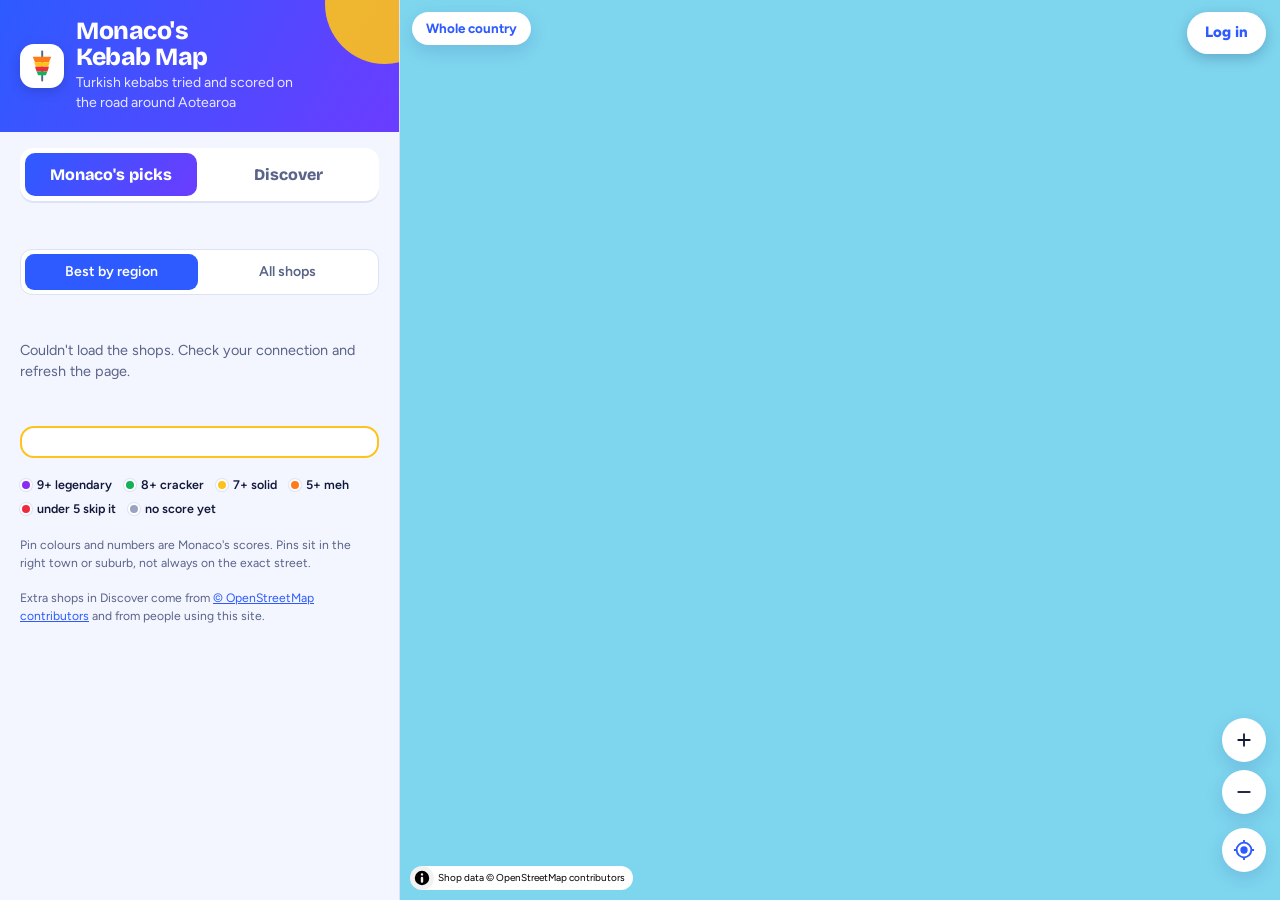
==== commit e40845e0: "New smooth cartoon-style map: vector basemap, cleaner pins and groups, zoom and near-me buttons Co-A" ====
--- a/index.html
+++ b/index.html
@@ -14,9 +14,8 @@
 <link rel="icon" href="data:image/svg+xml,%3Csvg xmlns='http://www.w3.org/2000/svg' viewBox='0 0 44 44'%3E%3Crect x='21' y='2' width='2.5' height='40' fill='%235B6582'/%3E%3Cpath d='M10 10h24l-3 7H13z' fill='%23E06A2C'/%3E%3Cpath d='M12 17h20l-2 6H14z' fill='%23E3A11B'/%3E%3Cpath d='M13 23h18l-2 6H15z' fill='%23C8323A'/%3E%3Cpath d='M15 29h14l-2 5H17z' fill='%230B958E'/%3E%3C/svg%3E">
 <link rel="preconnect" href="https://fonts.googleapis.com">
 <link rel="stylesheet" href="https://fonts.googleapis.com/css2?family=Bricolage+Grotesque:opsz,wght@12..96,600;12..96,800&family=Figtree:wght@400;500;600;700&display=swap">
-<link rel="stylesheet" href="vendor/leaflet.css">
-<link rel="stylesheet" href="vendor/MarkerCluster.css">
-<link rel="stylesheet" href="style.css?v=202611181250">
+<link rel="stylesheet" href="vendor/maplibre-gl.css">
+<link rel="stylesheet" href="style.css?v=202611181625">
 </head>
 <body>
 <div class="app">
@@ -79,6 +78,11 @@
   <div class="map-wrap">
     <div id="map" aria-label="Map of kebab shops in New Zealand"></div>
     <button class="reset" id="reset">Whole country</button>
+    <div class="mapctl" role="group" aria-label="Map controls">
+      <button type="button" id="z-in" aria-label="Zoom in"><svg viewBox="0 0 24 24"><path d="M11 5h2v6h6v2h-6v6h-2v-6H5v-2h6z"/></svg></button>
+      <button type="button" id="z-out" aria-label="Zoom out"><svg viewBox="0 0 24 24"><path d="M5 11h14v2H5z"/></svg></button>
+      <button type="button" id="locate" aria-label="Show kebab shops near me"><svg viewBox="0 0 24 24"><path d="M12 8a4 4 0 1 0 0 8 4 4 0 0 0 0-8zm8.94 3A9 9 0 0 0 13 3.06V1h-2v2.06A9 9 0 0 0 3.06 11H1v2h2.06A9 9 0 0 0 11 20.94V23h2v-2.06A9 9 0 0 0 20.94 13H23v-2h-2.06zM12 19a7 7 0 1 1 0-14 7 7 0 0 1 0 14z"/></svg></button>
+    </div>
   </div>
 </div>
 
@@ -226,10 +230,10 @@
 
 <dialog class="lightbox" id="lightbox"><img id="lb-img" alt=""><p id="lb-cap"></p></dialog>
 
-<script src="vendor/leaflet.js"></script>
-<script src="vendor/leaflet.markercluster.js"></script>
+<script src="vendor/maplibre-gl.js"></script>
+<script src="vendor/supercluster.min.js"></script>
 <script src="vendor/supabase.js"></script>
 <script src="vendor/qrcode.js"></script>
-<script src="app.js?v=202611181250"></script>
+<script src="app.js?v=202611181625"></script>
 </body>
 </html>
--- a/vendor/maplibre-gl.css
+++ b/vendor/maplibre-gl.css
@@ -0,0 +1 @@
+.maplibregl-map{font:12px/20px Helvetica Neue,Arial,Helvetica,sans-serif;overflow:hidden;position:relative;-webkit-tap-highlight-color:rgb(0 0 0/0)}.maplibregl-canvas{left:0;position:absolute;top:0}.maplibregl-map:fullscreen{height:100%;width:100%}.maplibregl-ctrl-group button.maplibregl-ctrl-compass{touch-action:none}.maplibregl-canvas-container.maplibregl-interactive,.maplibregl-ctrl-group button.maplibregl-ctrl-compass{cursor:grab;-webkit-user-select:none;-moz-user-select:none;user-select:none}.maplibregl-canvas-container.maplibregl-interactive.maplibregl-track-pointer{cursor:pointer}.maplibregl-canvas-container.maplibregl-interactive:active,.maplibregl-ctrl-group button.maplibregl-ctrl-compass:active{cursor:grabbing}.maplibregl-canvas-container.maplibregl-touch-zoom-rotate,.maplibregl-canvas-container.maplibregl-touch-zoom-rotate .maplibregl-canvas{touch-action:pan-x pan-y}.maplibregl-canvas-container.maplibregl-touch-drag-pan,.maplibregl-canvas-container.maplibregl-touch-drag-pan .maplibregl-canvas{touch-action:pinch-zoom}.maplibregl-canvas-container.maplibregl-touch-zoom-rotate.maplibregl-touch-drag-pan,.maplibregl-canvas-container.maplibregl-touch-zoom-rotate.maplibregl-touch-drag-pan .maplibregl-canvas{touch-action:none}.maplibregl-canvas-container.maplibregl-touch-drag-pan.maplibregl-cooperative-gestures,.maplibregl-canvas-container.maplibregl-touch-drag-pan.maplibregl-cooperative-gestures .maplibregl-canvas{touch-action:pan-x pan-y}.maplibregl-ctrl-bottom-left,.maplibregl-ctrl-bottom-right,.maplibregl-ctrl-top-left,.maplibregl-ctrl-top-right{pointer-events:none;position:absolute;z-index:2}.maplibregl-ctrl-top-left{left:0;top:0}.maplibregl-ctrl-top-right{right:0;top:0}.maplibregl-ctrl-bottom-left{bottom:0;left:0}.maplibregl-ctrl-bottom-right{bottom:0;right:0}.maplibregl-ctrl{clear:both;pointer-events:auto;transform:translate(0)}.maplibregl-ctrl-top-left .maplibregl-ctrl{float:left;margin:10px 0 0 10px}.maplibregl-ctrl-top-right .maplibregl-ctrl{float:right;margin:10px 10px 0 0}.maplibregl-ctrl-bottom-left .maplibregl-ctrl{float:left;margin:0 0 10px 10px}.maplibregl-ctrl-bottom-right .maplibregl-ctrl{float:right;margin:0 10px 10px 0}.maplibregl-ctrl-group{background:#fff;border-radius:4px}.maplibregl-ctrl-group:not(:empty){box-shadow:0 0 0 2px rgba(0,0,0,.1)}@media (forced-colors:active){.maplibregl-ctrl-group:not(:empty){box-shadow:0 0 0 2px ButtonText}}.maplibregl-ctrl-group button{background-color:transparent;border:0;box-sizing:border-box;cursor:pointer;display:block;height:29px;outline:none;padding:0;width:29px}.maplibregl-ctrl-group button+button{border-top:1px solid #ddd}.maplibregl-ctrl button .maplibregl-ctrl-icon{background-position:50%;background-repeat:no-repeat;display:block;height:100%;width:100%}@media (forced-colors:active){.maplibregl-ctrl-icon{background-color:transparent}.maplibregl-ctrl-group button+button{border-top:1px solid ButtonText}}.maplibregl-ctrl button::-moz-focus-inner{border:0;padding:0}.maplibregl-ctrl-attrib-button:focus,.maplibregl-ctrl-group button:focus{box-shadow:0 0 2px 2px #0096ff}.maplibregl-ctrl button:disabled{cursor:not-allowed}.maplibregl-ctrl button:disabled .maplibregl-ctrl-icon{opacity:.25}.maplibregl-ctrl button:not(:disabled):hover{background-color:rgb(0 0 0/5%)}.maplibregl-ctrl-group button:focus:focus-visible{box-shadow:0 0 2px 2px #0096ff}.maplibregl-ctrl-group button:focus:not(:focus-visible){box-shadow:none}.maplibregl-ctrl-group button:focus:first-child{border-radius:4px 4px 0 0}.maplibregl-ctrl-group button:focus:last-child{border-radius:0 0 4px 4px}.maplibregl-ctrl-group button:focus:only-child{border-radius:inherit}.maplibregl-ctrl button.maplibregl-ctrl-zoom-out .maplibregl-ctrl-icon{background-image:url("data:image/svg+xml;charset=utf-8,%3Csvg xmlns='http://www.w3.org/2000/svg' width='29' height='29' fill='%23333' viewBox='0 0 29 29'%3E%3Cpath d='M10 13c-.75 0-1.5.75-1.5 1.5S9.25 16 10 16h9c.75 0 1.5-.75 1.5-1.5S19.75 13 19 13z'/%3E%3C/svg%3E")}.maplibregl-ctrl button.maplibregl-ctrl-zoom-in .maplibregl-ctrl-icon{background-image:url("data:image/svg+xml;charset=utf-8,%3Csvg xmlns='http://www.w3.org/2000/svg' width='29' height='29' fill='%23333' viewBox='0 0 29 29'%3E%3Cpath d='M14.5 8.5c-.75 0-1.5.75-1.5 1.5v3h-3c-.75 0-1.5.75-1.5 1.5S9.25 16 10 16h3v3c0 .75.75 1.5 1.5 1.5S16 19.75 16 19v-3h3c.75 0 1.5-.75 1.5-1.5S19.75 13 19 13h-3v-3c0-.75-.75-1.5-1.5-1.5'/%3E%3C/svg%3E")}@media (forced-colors:active){.maplibregl-ctrl button.maplibregl-ctrl-zoom-out .maplibregl-ctrl-icon{background-image:url("data:image/svg+xml;charset=utf-8,%3Csvg xmlns='http://www.w3.org/2000/svg' width='29' height='29' fill='%23fff' viewBox='0 0 29 29'%3E%3Cpath d='M10 13c-.75 0-1.5.75-1.5 1.5S9.25 16 10 16h9c.75 0 1.5-.75 1.5-1.5S19.75 13 19 13z'/%3E%3C/svg%3E")}.maplibregl-ctrl button.maplibregl-ctrl-zoom-in .maplibregl-ctrl-icon{background-image:url("data:image/svg+xml;charset=utf-8,%3Csvg xmlns='http://www.w3.org/2000/svg' width='29' height='29' fill='%23fff' viewBox='0 0 29 29'%3E%3Cpath d='M14.5 8.5c-.75 0-1.5.75-1.5 1.5v3h-3c-.75 0-1.5.75-1.5 1.5S9.25 16 10 16h3v3c0 .75.75 1.5 1.5 1.5S16 19.75 16 19v-3h3c.75 0 1.5-.75 1.5-1.5S19.75 13 19 13h-3v-3c0-.75-.75-1.5-1.5-1.5'/%3E%3C/svg%3E")}}@media (forced-colors:active) and (prefers-color-scheme:light){.maplibregl-ctrl button.maplibregl-ctrl-zoom-out .maplibregl-ctrl-icon{background-image:url("data:image/svg+xml;charset=utf-8,%3Csvg xmlns='http://www.w3.org/2000/svg' width='29' height='29' viewBox='0 0 29 29'%3E%3Cpath d='M10 13c-.75 0-1.5.75-1.5 1.5S9.25 16 10 16h9c.75 0 1.5-.75 1.5-1.5S19.75 13 19 13z'/%3E%3C/svg%3E")}.maplibregl-ctrl button.maplibregl-ctrl-zoom-in .maplibregl-ctrl-icon{background-image:url("data:image/svg+xml;charset=utf-8,%3Csvg xmlns='http://www.w3.org/2000/svg' width='29' height='29' viewBox='0 0 29 29'%3E%3Cpath d='M14.5 8.5c-.75 0-1.5.75-1.5 1.5v3h-3c-.75 0-1.5.75-1.5 1.5S9.25 16 10 16h3v3c0 .75.75 1.5 1.5 1.5S16 19.75 16 19v-3h3c.75 0 1.5-.75 1.5-1.5S19.75 13 19 13h-3v-3c0-.75-.75-1.5-1.5-1.5'/%3E%3C/svg%3E")}}.maplibregl-ctrl button.maplibregl-ctrl-fullscreen .maplibregl-ctrl-icon{background-image:url("data:image/svg+xml;charset=utf-8,%3Csvg xmlns='http://www.w3.org/2000/svg' width='29' height='29' fill='%23333' viewBox='0 0 29 29'%3E%3Cpath d='M24 16v5.5c0 1.75-.75 2.5-2.5 2.5H16v-1l3-1.5-4-5.5 1-1 5.5 4 1.5-3zM6 16l1.5 3 5.5-4 1 1-4 5.5 3 1.5v1H7.5C5.75 24 5 23.25 5 21.5V16zm7-11v1l-3 1.5 4 5.5-1 1-5.5-4L6 13H5V7.5C5 5.75 5.75 5 7.5 5zm11 2.5c0-1.75-.75-2.5-2.5-2.5H16v1l3 1.5-4 5.5 1 1 5.5-4 1.5 3h1z'/%3E%3C/svg%3E")}.maplibregl-ctrl button.maplibregl-ctrl-shrink .maplibregl-ctrl-icon{background-image:url("data:image/svg+xml;charset=utf-8,%3Csvg xmlns='http://www.w3.org/2000/svg' width='29' height='29' viewBox='0 0 29 29'%3E%3Cpath d='M18.5 16c-1.75 0-2.5.75-2.5 2.5V24h1l1.5-3 5.5 4 1-1-4-5.5 3-1.5v-1zM13 18.5c0-1.75-.75-2.5-2.5-2.5H5v1l3 1.5L4 24l1 1 5.5-4 1.5 3h1zm3-8c0 1.75.75 2.5 2.5 2.5H24v-1l-3-1.5L25 5l-1-1-5.5 4L17 5h-1zM10.5 13c1.75 0 2.5-.75 2.5-2.5V5h-1l-1.5 3L5 4 4 5l4 5.5L5 12v1z'/%3E%3C/svg%3E")}@media (forced-colors:active){.maplibregl-ctrl button.maplibregl-ctrl-fullscreen .maplibregl-ctrl-icon{background-image:url("data:image/svg+xml;charset=utf-8,%3Csvg xmlns='http://www.w3.org/2000/svg' width='29' height='29' fill='%23fff' viewBox='0 0 29 29'%3E%3Cpath d='M24 16v5.5c0 1.75-.75 2.5-2.5 2.5H16v-1l3-1.5-4-5.5 1-1 5.5 4 1.5-3zM6 16l1.5 3 5.5-4 1 1-4 5.5 3 1.5v1H7.5C5.75 24 5 23.25 5 21.5V16zm7-11v1l-3 1.5 4 5.5-1 1-5.5-4L6 13H5V7.5C5 5.75 5.75 5 7.5 5zm11 2.5c0-1.75-.75-2.5-2.5-2.5H16v1l3 1.5-4 5.5 1 1 5.5-4 1.5 3h1z'/%3E%3C/svg%3E")}.maplibregl-ctrl button.maplibregl-ctrl-shrink .maplibregl-ctrl-icon{background-image:url("data:image/svg+xml;charset=utf-8,%3Csvg xmlns='http://www.w3.org/2000/svg' width='29' height='29' fill='%23fff' viewBox='0 0 29 29'%3E%3Cpath d='M18.5 16c-1.75 0-2.5.75-2.5 2.5V24h1l1.5-3 5.5 4 1-1-4-5.5 3-1.5v-1zM13 18.5c0-1.75-.75-2.5-2.5-2.5H5v1l3 1.5L4 24l1 1 5.5-4 1.5 3h1zm3-8c0 1.75.75 2.5 2.5 2.5H24v-1l-3-1.5L25 5l-1-1-5.5 4L17 5h-1zM10.5 13c1.75 0 2.5-.75 2.5-2.5V5h-1l-1.5 3L5 4 4 5l4 5.5L5 12v1z'/%3E%3C/svg%3E")}}@media (forced-colors:active) and (prefers-color-scheme:light){.maplibregl-ctrl button.maplibregl-ctrl-fullscreen .maplibregl-ctrl-icon{background-image:url("data:image/svg+xml;charset=utf-8,%3Csvg xmlns='http://www.w3.org/2000/svg' width='29' height='29' viewBox='0 0 29 29'%3E%3Cpath d='M24 16v5.5c0 1.75-.75 2.5-2.5 2.5H16v-1l3-1.5-4-5.5 1-1 5.5 4 1.5-3zM6 16l1.5 3 5.5-4 1 1-4 5.5 3 1.5v1H7.5C5.75 24 5 23.25 5 21.5V16zm7-11v1l-3 1.5 4 5.5-1 1-5.5-4L6 13H5V7.5C5 5.75 5.75 5 7.5 5zm11 2.5c0-1.75-.75-2.5-2.5-2.5H16v1l3 1.5-4 5.5 1 1 5.5-4 1.5 3h1z'/%3E%3C/svg%3E")}.maplibregl-ctrl button.maplibregl-ctrl-shrink .maplibregl-ctrl-icon{background-image:url("data:image/svg+xml;charset=utf-8,%3Csvg xmlns='http://www.w3.org/2000/svg' width='29' height='29' viewBox='0 0 29 29'%3E%3Cpath d='M18.5 16c-1.75 0-2.5.75-2.5 2.5V24h1l1.5-3 5.5 4 1-1-4-5.5 3-1.5v-1zM13 18.5c0-1.75-.75-2.5-2.5-2.5H5v1l3 1.5L4 24l1 1 5.5-4 1.5 3h1zm3-8c0 1.75.75 2.5 2.5 2.5H24v-1l-3-1.5L25 5l-1-1-5.5 4L17 5h-1zM10.5 13c1.75 0 2.5-.75 2.5-2.5V5h-1l-1.5 3L5 4 4 5l4 5.5L5 12v1z'/%3E%3C/svg%3E")}}.maplibregl-ctrl button.maplibregl-ctrl-compass .maplibregl-ctrl-icon{background-image:url("data:image/svg+xml;charset=utf-8,%3Csvg xmlns='http://www.w3.org/2000/svg' width='29' height='29' fill='%23333' viewBox='0 0 29 29'%3E%3Cpath d='m10.5 14 4-8 4 8z'/%3E%3Cpath fill='%23ccc' d='m10.5 16 4 8 4-8z'/%3E%3C/svg%3E")}@media (forced-colors:active){.maplibregl-ctrl button.maplibregl-ctrl-compass .maplibregl-ctrl-icon{background-image:url("data:image/svg+xml;charset=utf-8,%3Csvg xmlns='http://www.w3.org/2000/svg' width='29' height='29' fill='%23fff' viewBox='0 0 29 29'%3E%3Cpath d='m10.5 14 4-8 4 8z'/%3E%3Cpath fill='%23ccc' d='m10.5 16 4 8 4-8z'/%3E%3C/svg%3E")}}@media (forced-colors:active) and (prefers-color-scheme:light){.maplibregl-ctrl button.maplibregl-ctrl-compass .maplibregl-ctrl-icon{background-image:url("data:image/svg+xml;charset=utf-8,%3Csvg xmlns='http://www.w3.org/2000/svg' width='29' height='29' viewBox='0 0 29 29'%3E%3Cpath d='m10.5 14 4-8 4 8z'/%3E%3Cpath fill='%23ccc' d='m10.5 16 4 8 4-8z'/%3E%3C/svg%3E")}}.maplibregl-ctrl button.maplibregl-ctrl-terrain .maplibregl-ctrl-icon{background-image:url("data:image/svg+xml;charset=utf-8,%3Csvg xmlns='http://www.w3.org/2000/svg' width='22' height='22' fill='%23333' viewBox='0 0 22 22'%3E%3Cpath d='m1.754 13.406 4.453-4.851 3.09 3.09 3.281 3.277.969-.969-3.309-3.312 3.844-4.121 6.148 6.886h1.082v-.855l-7.207-8.07-4.84 5.187L6.169 6.57l-5.48 5.965v.871ZM.688 16.844h20.625v1.375H.688Zm0 0'/%3E%3C/svg%3E")}.maplibregl-ctrl button.maplibregl-ctrl-terrain-enabled .maplibregl-ctrl-icon{background-image:url("data:image/svg+xml;charset=utf-8,%3Csvg xmlns='http://www.w3.org/2000/svg' width='22' height='22' fill='%2333b5e5' viewBox='0 0 22 22'%3E%3Cpath d='m1.754 13.406 4.453-4.851 3.09 3.09 3.281 3.277.969-.969-3.309-3.312 3.844-4.121 6.148 6.886h1.082v-.855l-7.207-8.07-4.84 5.187L6.169 6.57l-5.48 5.965v.871ZM.688 16.844h20.625v1.375H.688Zm0 0'/%3E%3C/svg%3E")}.maplibregl-ctrl button.maplibregl-ctrl-geolocate .maplibregl-ctrl-icon{background-image:url("data:image/svg+xml;charset=utf-8,%3Csvg xmlns='http://www.w3.org/2000/svg' width='29' height='29' fill='%23333' viewBox='0 0 20 20'%3E%3Cpath d='M10 4C9 4 9 5 9 5v.1A5 5 0 0 0 5.1 9H5s-1 0-1 1 1 1 1 1h.1A5 5 0 0 0 9 14.9v.1s0 1 1 1 1-1 1-1v-.1a5 5 0 0 0 3.9-3.9h.1s1 0 1-1-1-1-1-1h-.1A5 5 0 0 0 11 5.1V5s0-1-1-1m0 2.5a3.5 3.5 0 1 1 0 7 3.5 3.5 0 1 1 0-7'/%3E%3Ccircle cx='10' cy='10' r='2'/%3E%3C/svg%3E")}.maplibregl-ctrl button.maplibregl-ctrl-geolocate:disabled .maplibregl-ctrl-icon{background-image:url("data:image/svg+xml;charset=utf-8,%3Csvg xmlns='http://www.w3.org/2000/svg' width='29' height='29' fill='%23aaa' viewBox='0 0 20 20'%3E%3Cpath d='M10 4C9 4 9 5 9 5v.1A5 5 0 0 0 5.1 9H5s-1 0-1 1 1 1 1 1h.1A5 5 0 0 0 9 14.9v.1s0 1 1 1 1-1 1-1v-.1a5 5 0 0 0 3.9-3.9h.1s1 0 1-1-1-1-1-1h-.1A5 5 0 0 0 11 5.1V5s0-1-1-1m0 2.5a3.5 3.5 0 1 1 0 7 3.5 3.5 0 1 1 0-7'/%3E%3Ccircle cx='10' cy='10' r='2'/%3E%3Cpath fill='red' d='m14 5 1 1-9 9-1-1z'/%3E%3C/svg%3E")}.maplibregl-ctrl button.maplibregl-ctrl-geolocate.maplibregl-ctrl-geolocate-active .maplibregl-ctrl-icon{background-image:url("data:image/svg+xml;charset=utf-8,%3Csvg xmlns='http://www.w3.org/2000/svg' width='29' height='29' fill='%2333b5e5' viewBox='0 0 20 20'%3E%3Cpath d='M10 4C9 4 9 5 9 5v.1A5 5 0 0 0 5.1 9H5s-1 0-1 1 1 1 1 1h.1A5 5 0 0 0 9 14.9v.1s0 1 1 1 1-1 1-1v-.1a5 5 0 0 0 3.9-3.9h.1s1 0 1-1-1-1-1-1h-.1A5 5 0 0 0 11 5.1V5s0-1-1-1m0 2.5a3.5 3.5 0 1 1 0 7 3.5 3.5 0 1 1 0-7'/%3E%3Ccircle cx='10' cy='10' r='2'/%3E%3C/svg%3E")}.maplibregl-ctrl button.maplibregl-ctrl-geolocate.maplibregl-ctrl-geolocate-active-error .maplibregl-ctrl-icon{background-image:url("data:image/svg+xml;charset=utf-8,%3Csvg xmlns='http://www.w3.org/2000/svg' width='29' height='29' fill='%23e58978' viewBox='0 0 20 20'%3E%3Cpath d='M10 4C9 4 9 5 9 5v.1A5 5 0 0 0 5.1 9H5s-1 0-1 1 1 1 1 1h.1A5 5 0 0 0 9 14.9v.1s0 1 1 1 1-1 1-1v-.1a5 5 0 0 0 3.9-3.9h.1s1 0 1-1-1-1-1-1h-.1A5 5 0 0 0 11 5.1V5s0-1-1-1m0 2.5a3.5 3.5 0 1 1 0 7 3.5 3.5 0 1 1 0-7'/%3E%3Ccircle cx='10' cy='10' r='2'/%3E%3C/svg%3E")}.maplibregl-ctrl button.maplibregl-ctrl-geolocate.maplibregl-ctrl-geolocate-background .maplibregl-ctrl-icon{background-image:url("data:image/svg+xml;charset=utf-8,%3Csvg xmlns='http://www.w3.org/2000/svg' width='29' height='29' fill='%2333b5e5' viewBox='0 0 20 20'%3E%3Cpath d='M10 4C9 4 9 5 9 5v.1A5 5 0 0 0 5.1 9H5s-1 0-1 1 1 1 1 1h.1A5 5 0 0 0 9 14.9v.1s0 1 1 1 1-1 1-1v-.1a5 5 0 0 0 3.9-3.9h.1s1 0 1-1-1-1-1-1h-.1A5 5 0 0 0 11 5.1V5s0-1-1-1m0 2.5a3.5 3.5 0 1 1 0 7 3.5 3.5 0 1 1 0-7'/%3E%3C/svg%3E")}.maplibregl-ctrl button.maplibregl-ctrl-geolocate.maplibregl-ctrl-geolocate-background-error .maplibregl-ctrl-icon{background-image:url("data:image/svg+xml;charset=utf-8,%3Csvg xmlns='http://www.w3.org/2000/svg' width='29' height='29' fill='%23e54e33' viewBox='0 0 20 20'%3E%3Cpath d='M10 4C9 4 9 5 9 5v.1A5 5 0 0 0 5.1 9H5s-1 0-1 1 1 1 1 1h.1A5 5 0 0 0 9 14.9v.1s0 1 1 1 1-1 1-1v-.1a5 5 0 0 0 3.9-3.9h.1s1 0 1-1-1-1-1-1h-.1A5 5 0 0 0 11 5.1V5s0-1-1-1m0 2.5a3.5 3.5 0 1 1 0 7 3.5 3.5 0 1 1 0-7'/%3E%3C/svg%3E")}.maplibregl-ctrl button.maplibregl-ctrl-geolocate.maplibregl-ctrl-geolocate-waiting .maplibregl-ctrl-icon{animation:maplibregl-spin 2s linear infinite}@media (forced-colors:active){.maplibregl-ctrl button.maplibregl-ctrl-geolocate .maplibregl-ctrl-icon{background-image:url("data:image/svg+xml;charset=utf-8,%3Csvg xmlns='http://www.w3.org/2000/svg' width='29' height='29' fill='%23fff' viewBox='0 0 20 20'%3E%3Cpath d='M10 4C9 4 9 5 9 5v.1A5 5 0 0 0 5.1 9H5s-1 0-1 1 1 1 1 1h.1A5 5 0 0 0 9 14.9v.1s0 1 1 1 1-1 1-1v-.1a5 5 0 0 0 3.9-3.9h.1s1 0 1-1-1-1-1-1h-.1A5 5 0 0 0 11 5.1V5s0-1-1-1m0 2.5a3.5 3.5 0 1 1 0 7 3.5 3.5 0 1 1 0-7'/%3E%3Ccircle cx='10' cy='10' r='2'/%3E%3C/svg%3E")}.maplibregl-ctrl button.maplibregl-ctrl-geolocate:disabled .maplibregl-ctrl-icon{background-image:url("data:image/svg+xml;charset=utf-8,%3Csvg xmlns='http://www.w3.org/2000/svg' width='29' height='29' fill='%23999' viewBox='0 0 20 20'%3E%3Cpath d='M10 4C9 4 9 5 9 5v.1A5 5 0 0 0 5.1 9H5s-1 0-1 1 1 1 1 1h.1A5 5 0 0 0 9 14.9v.1s0 1 1 1 1-1 1-1v-.1a5 5 0 0 0 3.9-3.9h.1s1 0 1-1-1-1-1-1h-.1A5 5 0 0 0 11 5.1V5s0-1-1-1m0 2.5a3.5 3.5 0 1 1 0 7 3.5 3.5 0 1 1 0-7'/%3E%3Ccircle cx='10' cy='10' r='2'/%3E%3Cpath fill='red' d='m14 5 1 1-9 9-1-1z'/%3E%3C/svg%3E")}.maplibregl-ctrl button.maplibregl-ctrl-geolocate.maplibregl-ctrl-geolocate-active .maplibregl-ctrl-icon{background-image:url("data:image/svg+xml;charset=utf-8,%3Csvg xmlns='http://www.w3.org/2000/svg' width='29' height='29' fill='%2333b5e5' viewBox='0 0 20 20'%3E%3Cpath d='M10 4C9 4 9 5 9 5v.1A5 5 0 0 0 5.1 9H5s-1 0-1 1 1 1 1 1h.1A5 5 0 0 0 9 14.9v.1s0 1 1 1 1-1 1-1v-.1a5 5 0 0 0 3.9-3.9h.1s1 0 1-1-1-1-1-1h-.1A5 5 0 0 0 11 5.1V5s0-1-1-1m0 2.5a3.5 3.5 0 1 1 0 7 3.5 3.5 0 1 1 0-7'/%3E%3Ccircle cx='10' cy='10' r='2'/%3E%3C/svg%3E")}.maplibregl-ctrl button.maplibregl-ctrl-geolocate.maplibregl-ctrl-geolocate-active-error .maplibregl-ctrl-icon{background-image:url("data:image/svg+xml;charset=utf-8,%3Csvg xmlns='http://www.w3.org/2000/svg' width='29' height='29' fill='%23e58978' viewBox='0 0 20 20'%3E%3Cpath d='M10 4C9 4 9 5 9 5v.1A5 5 0 0 0 5.1 9H5s-1 0-1 1 1 1 1 1h.1A5 5 0 0 0 9 14.9v.1s0 1 1 1 1-1 1-1v-.1a5 5 0 0 0 3.9-3.9h.1s1 0 1-1-1-1-1-1h-.1A5 5 0 0 0 11 5.1V5s0-1-1-1m0 2.5a3.5 3.5 0 1 1 0 7 3.5 3.5 0 1 1 0-7'/%3E%3Ccircle cx='10' cy='10' r='2'/%3E%3C/svg%3E")}.maplibregl-ctrl button.maplibregl-ctrl-geolocate.maplibregl-ctrl-geolocate-background .maplibregl-ctrl-icon{background-image:url("data:image/svg+xml;charset=utf-8,%3Csvg xmlns='http://www.w3.org/2000/svg' width='29' height='29' fill='%2333b5e5' viewBox='0 0 20 20'%3E%3Cpath d='M10 4C9 4 9 5 9 5v.1A5 5 0 0 0 5.1 9H5s-1 0-1 1 1 1 1 1h.1A5 5 0 0 0 9 14.9v.1s0 1 1 1 1-1 1-1v-.1a5 5 0 0 0 3.9-3.9h.1s1 0 1-1-1-1-1-1h-.1A5 5 0 0 0 11 5.1V5s0-1-1-1m0 2.5a3.5 3.5 0 1 1 0 7 3.5 3.5 0 1 1 0-7'/%3E%3C/svg%3E")}.maplibregl-ctrl button.maplibregl-ctrl-geolocate.maplibregl-ctrl-geolocate-background-error .maplibregl-ctrl-icon{background-image:url("data:image/svg+xml;charset=utf-8,%3Csvg xmlns='http://www.w3.org/2000/svg' width='29' height='29' fill='%23e54e33' viewBox='0 0 20 20'%3E%3Cpath d='M10 4C9 4 9 5 9 5v.1A5 5 0 0 0 5.1 9H5s-1 0-1 1 1 1 1 1h.1A5 5 0 0 0 9 14.9v.1s0 1 1 1 1-1 1-1v-.1a5 5 0 0 0 3.9-3.9h.1s1 0 1-1-1-1-1-1h-.1A5 5 0 0 0 11 5.1V5s0-1-1-1m0 2.5a3.5 3.5 0 1 1 0 7 3.5 3.5 0 1 1 0-7'/%3E%3C/svg%3E")}}@media (forced-colors:active) and (prefers-color-scheme:light){.maplibregl-ctrl button.maplibregl-ctrl-geolocate .maplibregl-ctrl-icon{background-image:url("data:image/svg+xml;charset=utf-8,%3Csvg xmlns='http://www.w3.org/2000/svg' width='29' height='29' viewBox='0 0 20 20'%3E%3Cpath d='M10 4C9 4 9 5 9 5v.1A5 5 0 0 0 5.1 9H5s-1 0-1 1 1 1 1 1h.1A5 5 0 0 0 9 14.9v.1s0 1 1 1 1-1 1-1v-.1a5 5 0 0 0 3.9-3.9h.1s1 0 1-1-1-1-1-1h-.1A5 5 0 0 0 11 5.1V5s0-1-1-1m0 2.5a3.5 3.5 0 1 1 0 7 3.5 3.5 0 1 1 0-7'/%3E%3Ccircle cx='10' cy='10' r='2'/%3E%3C/svg%3E")}.maplibregl-ctrl button.maplibregl-ctrl-geolocate:disabled .maplibregl-ctrl-icon{background-image:url("data:image/svg+xml;charset=utf-8,%3Csvg xmlns='http://www.w3.org/2000/svg' width='29' height='29' fill='%23666' viewBox='0 0 20 20'%3E%3Cpath d='M10 4C9 4 9 5 9 5v.1A5 5 0 0 0 5.1 9H5s-1 0-1 1 1 1 1 1h.1A5 5 0 0 0 9 14.9v.1s0 1 1 1 1-1 1-1v-.1a5 5 0 0 0 3.9-3.9h.1s1 0 1-1-1-1-1-1h-.1A5 5 0 0 0 11 5.1V5s0-1-1-1m0 2.5a3.5 3.5 0 1 1 0 7 3.5 3.5 0 1 1 0-7'/%3E%3Ccircle cx='10' cy='10' r='2'/%3E%3Cpath fill='red' d='m14 5 1 1-9 9-1-1z'/%3E%3C/svg%3E")}}@keyframes maplibregl-spin{0%{transform:rotate(0deg)}to{transform:rotate(1turn)}}a.maplibregl-ctrl-logo{background-image:url("data:image/svg+xml;charset=utf-8,%3Csvg xmlns='http://www.w3.org/2000/svg' width='88' height='23' fill='none'%3E%3Cpath fill='%23000' fill-opacity='.4' fill-rule='evenodd' d='M17.408 16.796h-1.827l2.501-12.095h.198l3.324 6.533.988 2.19.988-2.19 3.258-6.533h.181l2.6 12.095h-1.81l-1.218-5.644-.362-1.71-.658 1.71-2.929 5.644h-.098l-2.914-5.644-.757-1.71-.345 1.71zm1.958-3.42-.726 3.663a1.255 1.255 0 0 1-1.232 1.011h-1.827a1.255 1.255 0 0 1-1.229-1.509l2.501-12.095a1.255 1.255 0 0 1 1.23-1.001h.197a1.25 1.25 0 0 1 1.12.685l3.19 6.273 3.125-6.263a1.25 1.25 0 0 1 1.123-.695h.181a1.255 1.255 0 0 1 1.227.991l1.443 6.71a5 5 0 0 1 .314-.787l.009-.016a4.6 4.6 0 0 1 1.777-1.887c.782-.46 1.668-.667 2.611-.667a4.6 4.6 0 0 1 1.7.32l.306.134c.21-.16.474-.256.759-.256h1.694a1.255 1.255 0 0 1 1.212.925 1.255 1.255 0 0 1 1.212-.925h1.711c.284 0 .545.094.755.252.613-.3 1.312-.45 2.075-.45 1.356 0 2.557.445 3.482 1.4q.47.48.763 1.064V4.701a1.255 1.255 0 0 1 1.255-1.255h1.86A1.255 1.255 0 0 1 54.44 4.7v9.194h2.217c.19 0 .37.043.532.118v-4.77c0-.356.147-.678.385-.906a2.42 2.42 0 0 1-.682-1.71c0-.665.267-1.253.735-1.7a2.45 2.45 0 0 1 1.722-.674 2.43 2.43 0 0 1 1.705.675q.318.302.504.683V4.7a1.255 1.255 0 0 1 1.255-1.255h1.744A1.255 1.255 0 0 1 65.812 4.7v3.335a4.8 4.8 0 0 1 1.526-.246c.938 0 1.817.214 2.59.69a4.47 4.47 0 0 1 1.67 1.743v-.98a1.255 1.255 0 0 1 1.256-1.256h1.777c.233 0 .451.064.639.174a3.4 3.4 0 0 1 1.567-.372c.346 0 .861.02 1.285.232a1.25 1.25 0 0 1 .689 1.004 4.7 4.7 0 0 1 .853-.588c.795-.44 1.675-.647 2.61-.647 1.385 0 2.65.39 3.525 1.396.836.938 1.168 2.173 1.168 3.528q-.001.515-.056 1.051a1.255 1.255 0 0 1-.947 1.09l.408.952a1.255 1.255 0 0 1-.477 1.552c-.418.268-.92.463-1.458.612-.613.171-1.304.244-2.049.244-1.06 0-2.043-.207-2.886-.698l-.015-.008c-.798-.48-1.419-1.135-1.818-1.963l-.004-.008a5.8 5.8 0 0 1-.548-2.512q0-.429.053-.843a1.3 1.3 0 0 1-.333-.086l-.166-.004c-.223 0-.426.062-.643.228-.03.024-.142.139-.142.59v3.883a1.255 1.255 0 0 1-1.256 1.256h-1.777a1.255 1.255 0 0 1-1.256-1.256V15.69l-.032.057a4.8 4.8 0 0 1-1.86 1.833 5.04 5.04 0 0 1-2.484.634 4.5 4.5 0 0 1-1.935-.424 1.25 1.25 0 0 1-.764.258h-1.71a1.255 1.255 0 0 1-1.256-1.255V7.687a2.4 2.4 0 0 1-.428.625c.253.23.412.561.412.93v7.553a1.255 1.255 0 0 1-1.256 1.255h-1.843a1.25 1.25 0 0 1-.894-.373c-.228.23-.544.373-.894.373H51.32a1.255 1.255 0 0 1-1.256-1.255v-1.251l-.061.117a4.7 4.7 0 0 1-1.782 1.884 4.77 4.77 0 0 1-2.485.67 5.6 5.6 0 0 1-1.485-.188l.009 2.764a1.255 1.255 0 0 1-1.255 1.259h-1.729a1.255 1.255 0 0 1-1.255-1.255v-3.537a1.255 1.255 0 0 1-1.167.793h-1.679a1.25 1.25 0 0 1-.77-.263 4.5 4.5 0 0 1-1.945.429c-.885 0-1.724-.21-2.495-.632l-.017-.01a5 5 0 0 1-1.081-.836 1.255 1.255 0 0 1-1.254 1.312h-1.81a1.255 1.255 0 0 1-1.228-.99l-.782-3.625-2.044 3.939a1.25 1.25 0 0 1-1.115.676h-.098a1.25 1.25 0 0 1-1.116-.68l-2.061-3.994zM35.92 16.63l.207-.114.223-.15q.493-.356.735-.785l.061-.118.033 1.332h1.678V9.242h-1.694l-.033 1.267q-.133-.329-.526-.658l-.032-.028a3.2 3.2 0 0 0-.668-.428l-.27-.12a3.3 3.3 0 0 0-1.235-.23q-1.136-.001-1.974.493a3.36 3.36 0 0 0-1.3 1.382q-.445.89-.444 2.074 0 1.2.51 2.107a3.8 3.8 0 0 0 1.382 1.381 3.9 3.9 0 0 0 1.893.477q.795 0 1.455-.33zm-2.789-5.38q-.576.675-.575 1.762 0 1.102.559 1.794.576.675 1.645.675a2.25 2.25 0 0 0 .934-.19 2.2 2.2 0 0 0 .468-.29l.178-.161a2.2 2.2 0 0 0 .397-.561q.244-.5.244-1.15v-.115q0-.708-.296-1.267l-.043-.077a2.2 2.2 0 0 0-.633-.709l-.13-.086-.047-.028a2.1 2.1 0 0 0-1.073-.285q-1.052 0-1.629.692zm2.316 2.706c.163-.17.28-.407.28-.83v-.114c0-.292-.06-.508-.15-.68a.96.96 0 0 0-.353-.389.85.85 0 0 0-.464-.127c-.4 0-.56.114-.664.239l-.01.012c-.148.174-.275.45-.275.945 0 .506.122.801.27.99.097.11.266.224.68.224.303 0 .504-.09.687-.269zm7.545 1.705a2.6 2.6 0 0 0 .331.423q.319.33.755.548l.173.074q.65.255 1.49.255 1.02 0 1.844-.493a3.45 3.45 0 0 0 1.316-1.4q.493-.904.493-2.089 0-1.909-.988-2.913-.988-1.02-2.584-1.02-.898 0-1.575.347a3 3 0 0 0-.415.262l-.199.166a3.4 3.4 0 0 0-.64.82V9.242h-1.712v11.553h1.729l-.017-5.134zm.53-1.138q.206.29.48.5l.155.11.053.034q.51.296 1.119.297 1.07 0 1.645-.675.577-.69.576-1.762 0-1.119-.576-1.777-.558-.675-1.645-.675-.435 0-.835.16a2 2 0 0 0-.284.136 2 2 0 0 0-.363.254 2.2 2.2 0 0 0-.46.569l-.082.162a2.6 2.6 0 0 0-.213 1.072v.115q0 .707.296 1.267l.135.211zm.964-.818a1.1 1.1 0 0 0 .367.385.94.94 0 0 0 .476.118c.423 0 .59-.117.687-.23.159-.194.28-.478.28-.95 0-.53-.133-.8-.266-.952l-.021-.025c-.078-.094-.231-.221-.68-.221a1 1 0 0 0-.503.135l-.012.007a.86.86 0 0 0-.335.343c-.073.133-.132.324-.132.614v.115a1.4 1.4 0 0 0 .14.66zm15.7-6.222q.347-.346.346-.856a1.05 1.05 0 0 0-.345-.79 1.18 1.18 0 0 0-.84-.329q-.51 0-.855.33a1.05 1.05 0 0 0-.346.79q0 .51.346.855.345.346.856.346.51 0 .839-.346zm4.337 9.314.033-1.332q.191.403.59.747l.098.081a4 4 0 0 0 .316.224l.223.122a3.2 3.2 0 0 0 1.44.322 3.8 3.8 0 0 0 1.875-.477 3.5 3.5 0 0 0 1.382-1.366q.527-.89.526-2.09 0-1.184-.444-2.073a3.24 3.24 0 0 0-1.283-1.399q-.823-.51-1.942-.51a3.5 3.5 0 0 0-1.527.344l-.086.043-.165.09a3 3 0 0 0-.33.214q-.432.315-.656.707a2 2 0 0 0-.099.198l.082-1.283V4.701h-1.744v12.095zm.473-2.509a2.5 2.5 0 0 0 .566.7q.117.098.245.18l.144.08a2.1 2.1 0 0 0 .975.232q1.07 0 1.645-.675.576-.69.576-1.778 0-1.102-.576-1.777-.56-.691-1.645-.692a2.2 2.2 0 0 0-1.015.235q-.22.113-.415.282l-.15.142a2.1 2.1 0 0 0-.42.594q-.223.479-.223 1.1v.115q0 .705.293 1.26zm2.616-.293c.157-.191.28-.479.28-.967 0-.51-.13-.79-.276-.961l-.021-.026c-.082-.1-.232-.225-.67-.225a.87.87 0 0 0-.681.279l-.012.011c-.154.155-.274.38-.274.807v.115c0 .285.057.499.144.669a1.1 1.1 0 0 0 .367.405c.137.082.28.123.455.123.423 0 .59-.118.686-.23zm8.266-3.013q.345-.13.724-.14l.069-.002q.493 0 .642.099l.247-1.794q-.196-.099-.717-.099a2.3 2.3 0 0 0-.545.063 2 2 0 0 0-.411.148 2.2 2.2 0 0 0-.4.249 2.5 2.5 0 0 0-.485.499 2.7 2.7 0 0 0-.32.581l-.05.137v-1.48h-1.778v7.553h1.777v-3.884q0-.546.159-.943a1.5 1.5 0 0 1 .466-.636 2.5 2.5 0 0 1 .399-.253 2 2 0 0 1 .224-.099zm9.784 2.656.05-.922q0-1.743-.856-2.698-.838-.97-2.584-.97-1.119-.001-2.007.493a3.46 3.46 0 0 0-1.4 1.382q-.493.906-.493 2.106 0 1.07.428 1.975.428.89 1.332 1.432.906.526 2.255.526.973 0 1.668-.185l.044-.012.135-.04q.613-.184.984-.421l-.542-1.267q-.3.162-.642.274l-.297.087q-.51.131-1.3.131-.954 0-1.497-.444a1.6 1.6 0 0 1-.192-.193q-.366-.44-.512-1.234l-.004-.021zm-5.427-1.256-.003.022h3.752v-.138q-.011-.727-.288-1.118a1 1 0 0 0-.156-.176q-.46-.428-1.316-.428-.986 0-1.494.604-.379.45-.494 1.234zm-27.053 2.77V4.7h-1.86v12.095h5.333V15.15zm7.103-5.908v7.553h-1.843V9.242h1.843z'/%3E%3Cpath fill='%23fff' d='m19.63 11.151-.757-1.71-.345 1.71-1.12 5.644h-1.827L18.083 4.7h.197l3.325 6.533.988 2.19.988-2.19L26.839 4.7h.181l2.6 12.095h-1.81l-1.218-5.644-.362-1.71-.658 1.71-2.93 5.644h-.098l-2.913-5.644zm14.836 5.81q-1.02 0-1.893-.478a3.8 3.8 0 0 1-1.381-1.382q-.51-.906-.51-2.106 0-1.185.444-2.074a3.36 3.36 0 0 1 1.3-1.382q.839-.494 1.974-.494a3.3 3.3 0 0 1 1.234.231 3.3 3.3 0 0 1 .97.575q.396.33.527.659l.033-1.267h1.694v7.553H37.18l-.033-1.332q-.279.593-1.02 1.053a3.17 3.17 0 0 1-1.662.444zm.296-1.482q.938 0 1.58-.642.642-.66.642-1.711v-.115q0-.708-.296-1.267a2.2 2.2 0 0 0-.807-.872 2.1 2.1 0 0 0-1.119-.313q-1.053 0-1.629.692-.575.675-.575 1.76 0 1.103.559 1.795.577.675 1.645.675zm6.521-6.237h1.711v1.4q.906-1.597 2.83-1.597 1.596 0 2.584 1.02.988 1.005.988 2.914 0 1.185-.493 2.09a3.46 3.46 0 0 1-1.316 1.399 3.5 3.5 0 0 1-1.844.493q-.954 0-1.662-.329a2.67 2.67 0 0 1-1.086-.97l.017 5.134h-1.728zm4.048 6.22q1.07 0 1.645-.674.577-.69.576-1.762 0-1.119-.576-1.777-.558-.675-1.645-.675-.592 0-1.12.296-.51.28-.822.823-.296.527-.296 1.234v.115q0 .708.296 1.267.313.543.823.855.51.296 1.119.297z'/%3E%3Cpath fill='%23e1e3e9' d='M51.325 4.7h1.86v10.45h3.473v1.646h-5.333zm7.12 4.542h1.843v7.553h-1.843zm.905-1.415a1.16 1.16 0 0 1-.856-.346 1.17 1.17 0 0 1-.346-.856 1.05 1.05 0 0 1 .346-.79q.346-.329.856-.329.494 0 .839.33a1.05 1.05 0 0 1 .345.79 1.16 1.16 0 0 1-.345.855q-.33.346-.84.346zm7.875 9.133a3.17 3.17 0 0 1-1.662-.444q-.723-.46-1.004-1.053l-.033 1.332h-1.71V4.701h1.743v4.657l-.082 1.283q.279-.658 1.086-1.119a3.5 3.5 0 0 1 1.778-.477q1.119 0 1.942.51a3.24 3.24 0 0 1 1.283 1.4q.445.888.444 2.072 0 1.201-.526 2.09a3.5 3.5 0 0 1-1.382 1.366 3.8 3.8 0 0 1-1.876.477zm-.296-1.481q1.069 0 1.645-.675.577-.69.577-1.778 0-1.102-.577-1.776-.56-.691-1.645-.692a2.12 2.12 0 0 0-1.58.659q-.642.641-.642 1.694v.115q0 .71.296 1.267a2.4 2.4 0 0 0 .807.872 2.1 2.1 0 0 0 1.119.313zm5.927-6.237h1.777v1.481q.263-.757.856-1.217a2.14 2.14 0 0 1 1.349-.46q.527 0 .724.098l-.247 1.794q-.149-.099-.642-.099-.774 0-1.416.494-.626.493-.626 1.58v3.883h-1.777V9.242zm9.534 7.718q-1.35 0-2.255-.526-.904-.543-1.332-1.432a4.6 4.6 0 0 1-.428-1.975q0-1.2.493-2.106a3.46 3.46 0 0 1 1.4-1.382q.889-.495 2.007-.494 1.744 0 2.584.97.855.956.856 2.7 0 .444-.05.92h-5.43q.18 1.005.708 1.45.542.443 1.497.443.79 0 1.3-.131a4 4 0 0 0 .938-.362l.542 1.267q-.411.263-1.119.46-.708.198-1.711.197zm1.596-4.558q.016-1.02-.444-1.432-.46-.428-1.316-.428-1.728 0-1.991 1.86z'/%3E%3Cpath d='M5.074 15.948a.484.657 0 0 0-.486.659v1.84a.484.657 0 0 0 .486.659h4.101a.484.657 0 0 0 .486-.659v-1.84a.484.657 0 0 0-.486-.659zm3.56 1.16H5.617v.838h3.017z' style='fill:%23fff;fill-rule:evenodd;stroke-width:1.03600001'/%3E%3Cg style='stroke-width:1.12603545'%3E%3Cpath d='M-9.408-1.416c-3.833-.025-7.056 2.912-7.08 6.615-.02 3.08 1.653 4.832 3.107 6.268.903.892 1.721 1.74 2.32 2.902l-.525-.004c-.543-.003-.992.304-1.24.639a1.87 1.87 0 0 0-.362 1.121l-.011 1.877c-.003.402.104.787.347 1.125.244.338.688.653 1.23.656l4.142.028c.542.003.99-.306 1.238-.641a1.87 1.87 0 0 0 .363-1.121l.012-1.875a1.87 1.87 0 0 0-.348-1.127c-.243-.338-.688-.653-1.23-.656l-.518-.004c.597-1.145 1.425-1.983 2.348-2.87 1.473-1.414 3.18-3.149 3.2-6.226-.016-3.59-2.923-6.684-6.993-6.707m-.006 1.1v.002c3.274.02 5.92 2.532 5.9 5.6-.017 2.706-1.39 4.026-2.863 5.44-1.034.994-2.118 2.033-2.814 3.633-.018.041-.052.055-.075.065q-.013.004-.02.01a.34.34 0 0 1-.226.084.34.34 0 0 1-.224-.086l-.092-.077c-.699-1.615-1.768-2.669-2.781-3.67-1.454-1.435-2.797-2.762-2.78-5.478.02-3.067 2.7-5.545 5.975-5.523m-.02 2.826c-1.62-.01-2.944 1.315-2.955 2.96-.01 1.646 1.295 2.988 2.916 2.999h.002c1.621.01 2.943-1.316 2.953-2.961.011-1.646-1.294-2.988-2.916-2.998m-.005 1.1c1.017.006 1.829.83 1.822 1.89s-.83 1.874-1.848 1.867c-1.018-.006-1.829-.83-1.822-1.89s.83-1.874 1.848-1.868m-2.155 11.857 4.14.025c.271.002.49.305.487.676l-.013 1.875c-.003.37-.224.67-.495.668l-4.14-.025c-.27-.002-.487-.306-.485-.676l.012-1.875c.003-.37.224-.67.494-.668' style='color:%23000;font-style:normal;font-variant:normal;font-weight:400;font-stretch:normal;font-size:medium;line-height:normal;font-family:sans-serif;font-variant-ligatures:normal;font-variant-position:normal;font-variant-caps:normal;font-variant-numeric:normal;font-variant-alternates:normal;font-feature-settings:normal;text-indent:0;text-align:start;text-decoration:none;text-decoration-line:none;text-decoration-style:solid;text-decoration-color:%23000;letter-spacing:normal;word-spacing:normal;text-transform:none;writing-mode:lr-tb;direction:ltr;text-orientation:mixed;dominant-baseline:auto;baseline-shift:baseline;text-anchor:start;white-space:normal;shape-padding:0;clip-rule:evenodd;display:inline;overflow:visible;visibility:visible;opacity:1;isolation:auto;mix-blend-mode:normal;color-interpolation:sRGB;color-interpolation-filters:linearRGB;solid-color:%23000;solid-opacity:1;vector-effect:none;fill:%23000;fill-opacity:.4;fill-rule:evenodd;stroke:none;stroke-width:2.47727823;stroke-linecap:butt;stroke-linejoin:miter;stroke-miterlimit:4;stroke-dasharray:none;stroke-dashoffset:0;stroke-opacity:1;color-rendering:auto;image-rendering:auto;shape-rendering:auto;text-rendering:auto' transform='translate(15.553 2.85)scale(.88807)'/%3E%3Cpath d='M-9.415-.316C-12.69-.338-15.37 2.14-15.39 5.207c-.017 2.716 1.326 4.041 2.78 5.477 1.013 1 2.081 2.055 2.78 3.67l.092.076a.34.34 0 0 0 .225.086.34.34 0 0 0 .227-.083l.019-.01c.022-.009.057-.024.074-.064.697-1.6 1.78-2.64 2.814-3.634 1.473-1.414 2.847-2.733 2.864-5.44.02-3.067-2.627-5.58-5.901-5.601m-.057 8.784c1.621.011 2.944-1.315 2.955-2.96.01-1.646-1.295-2.988-2.916-2.999-1.622-.01-2.945 1.315-2.955 2.96s1.295 2.989 2.916 3' style='clip-rule:evenodd;fill:%23e1e3e9;fill-opacity:1;fill-rule:evenodd;stroke:none;stroke-width:2.47727823;stroke-miterlimit:4;stroke-dasharray:none;stroke-opacity:.4' transform='translate(15.553 2.85)scale(.88807)'/%3E%3Cpath d='M-11.594 15.465c-.27-.002-.492.297-.494.668l-.012 1.876c-.003.371.214.673.485.675l4.14.027c.271.002.492-.298.495-.668l.012-1.877c.003-.37-.215-.672-.485-.674z' style='clip-rule:evenodd;fill:%23fff;fill-opacity:1;fill-rule:evenodd;stroke:none;stroke-width:2.47727823;stroke-miterlimit:4;stroke-dasharray:none;stroke-opacity:.4' transform='translate(15.553 2.85)scale(.88807)'/%3E%3C/g%3E%3C/svg%3E");background-repeat:no-repeat;cursor:pointer;display:block;height:23px;margin:0 0 -4px -4px;overflow:hidden;width:88px}a.maplibregl-ctrl-logo.maplibregl-compact{width:14px}@media (forced-colors:active){a.maplibregl-ctrl-logo{background-color:transparent;background-image:url("data:image/svg+xml;charset=utf-8,%3Csvg xmlns='http://www.w3.org/2000/svg' width='88' height='23' fill='none'%3E%3Cpath fill='%23000' fill-opacity='.4' fill-rule='evenodd' d='M17.408 16.796h-1.827l2.501-12.095h.198l3.324 6.533.988 2.19.988-2.19 3.258-6.533h.181l2.6 12.095h-1.81l-1.218-5.644-.362-1.71-.658 1.71-2.929 5.644h-.098l-2.914-5.644-.757-1.71-.345 1.71zm1.958-3.42-.726 3.663a1.255 1.255 0 0 1-1.232 1.011h-1.827a1.255 1.255 0 0 1-1.229-1.509l2.501-12.095a1.255 1.255 0 0 1 1.23-1.001h.197a1.25 1.25 0 0 1 1.12.685l3.19 6.273 3.125-6.263a1.25 1.25 0 0 1 1.123-.695h.181a1.255 1.255 0 0 1 1.227.991l1.443 6.71a5 5 0 0 1 .314-.787l.009-.016a4.6 4.6 0 0 1 1.777-1.887c.782-.46 1.668-.667 2.611-.667a4.6 4.6 0 0 1 1.7.32l.306.134c.21-.16.474-.256.759-.256h1.694a1.255 1.255 0 0 1 1.212.925 1.255 1.255 0 0 1 1.212-.925h1.711c.284 0 .545.094.755.252.613-.3 1.312-.45 2.075-.45 1.356 0 2.557.445 3.482 1.4q.47.48.763 1.064V4.701a1.255 1.255 0 0 1 1.255-1.255h1.86A1.255 1.255 0 0 1 54.44 4.7v9.194h2.217c.19 0 .37.043.532.118v-4.77c0-.356.147-.678.385-.906a2.42 2.42 0 0 1-.682-1.71c0-.665.267-1.253.735-1.7a2.45 2.45 0 0 1 1.722-.674 2.43 2.43 0 0 1 1.705.675q.318.302.504.683V4.7a1.255 1.255 0 0 1 1.255-1.255h1.744A1.255 1.255 0 0 1 65.812 4.7v3.335a4.8 4.8 0 0 1 1.526-.246c.938 0 1.817.214 2.59.69a4.47 4.47 0 0 1 1.67 1.743v-.98a1.255 1.255 0 0 1 1.256-1.256h1.777c.233 0 .451.064.639.174a3.4 3.4 0 0 1 1.567-.372c.346 0 .861.02 1.285.232a1.25 1.25 0 0 1 .689 1.004 4.7 4.7 0 0 1 .853-.588c.795-.44 1.675-.647 2.61-.647 1.385 0 2.65.39 3.525 1.396.836.938 1.168 2.173 1.168 3.528q-.001.515-.056 1.051a1.255 1.255 0 0 1-.947 1.09l.408.952a1.255 1.255 0 0 1-.477 1.552c-.418.268-.92.463-1.458.612-.613.171-1.304.244-2.049.244-1.06 0-2.043-.207-2.886-.698l-.015-.008c-.798-.48-1.419-1.135-1.818-1.963l-.004-.008a5.8 5.8 0 0 1-.548-2.512q0-.429.053-.843a1.3 1.3 0 0 1-.333-.086l-.166-.004c-.223 0-.426.062-.643.228-.03.024-.142.139-.142.59v3.883a1.255 1.255 0 0 1-1.256 1.256h-1.777a1.255 1.255 0 0 1-1.256-1.256V15.69l-.032.057a4.8 4.8 0 0 1-1.86 1.833 5.04 5.04 0 0 1-2.484.634 4.5 4.5 0 0 1-1.935-.424 1.25 1.25 0 0 1-.764.258h-1.71a1.255 1.255 0 0 1-1.256-1.255V7.687a2.4 2.4 0 0 1-.428.625c.253.23.412.561.412.93v7.553a1.255 1.255 0 0 1-1.256 1.255h-1.843a1.25 1.25 0 0 1-.894-.373c-.228.23-.544.373-.894.373H51.32a1.255 1.255 0 0 1-1.256-1.255v-1.251l-.061.117a4.7 4.7 0 0 1-1.782 1.884 4.77 4.77 0 0 1-2.485.67 5.6 5.6 0 0 1-1.485-.188l.009 2.764a1.255 1.255 0 0 1-1.255 1.259h-1.729a1.255 1.255 0 0 1-1.255-1.255v-3.537a1.255 1.255 0 0 1-1.167.793h-1.679a1.25 1.25 0 0 1-.77-.263 4.5 4.5 0 0 1-1.945.429c-.885 0-1.724-.21-2.495-.632l-.017-.01a5 5 0 0 1-1.081-.836 1.255 1.255 0 0 1-1.254 1.312h-1.81a1.255 1.255 0 0 1-1.228-.99l-.782-3.625-2.044 3.939a1.25 1.25 0 0 1-1.115.676h-.098a1.25 1.25 0 0 1-1.116-.68l-2.061-3.994zM35.92 16.63l.207-.114.223-.15q.493-.356.735-.785l.061-.118.033 1.332h1.678V9.242h-1.694l-.033 1.267q-.133-.329-.526-.658l-.032-.028a3.2 3.2 0 0 0-.668-.428l-.27-.12a3.3 3.3 0 0 0-1.235-.23q-1.136-.001-1.974.493a3.36 3.36 0 0 0-1.3 1.382q-.445.89-.444 2.074 0 1.2.51 2.107a3.8 3.8 0 0 0 1.382 1.381 3.9 3.9 0 0 0 1.893.477q.795 0 1.455-.33zm-2.789-5.38q-.576.675-.575 1.762 0 1.102.559 1.794.576.675 1.645.675a2.25 2.25 0 0 0 .934-.19 2.2 2.2 0 0 0 .468-.29l.178-.161a2.2 2.2 0 0 0 .397-.561q.244-.5.244-1.15v-.115q0-.708-.296-1.267l-.043-.077a2.2 2.2 0 0 0-.633-.709l-.13-.086-.047-.028a2.1 2.1 0 0 0-1.073-.285q-1.052 0-1.629.692zm2.316 2.706c.163-.17.28-.407.28-.83v-.114c0-.292-.06-.508-.15-.68a.96.96 0 0 0-.353-.389.85.85 0 0 0-.464-.127c-.4 0-.56.114-.664.239l-.01.012c-.148.174-.275.45-.275.945 0 .506.122.801.27.99.097.11.266.224.68.224.303 0 .504-.09.687-.269zm7.545 1.705a2.6 2.6 0 0 0 .331.423q.319.33.755.548l.173.074q.65.255 1.49.255 1.02 0 1.844-.493a3.45 3.45 0 0 0 1.316-1.4q.493-.904.493-2.089 0-1.909-.988-2.913-.988-1.02-2.584-1.02-.898 0-1.575.347a3 3 0 0 0-.415.262l-.199.166a3.4 3.4 0 0 0-.64.82V9.242h-1.712v11.553h1.729l-.017-5.134zm.53-1.138q.206.29.48.5l.155.11.053.034q.51.296 1.119.297 1.07 0 1.645-.675.577-.69.576-1.762 0-1.119-.576-1.777-.558-.675-1.645-.675-.435 0-.835.16a2 2 0 0 0-.284.136 2 2 0 0 0-.363.254 2.2 2.2 0 0 0-.46.569l-.082.162a2.6 2.6 0 0 0-.213 1.072v.115q0 .707.296 1.267l.135.211zm.964-.818a1.1 1.1 0 0 0 .367.385.94.94 0 0 0 .476.118c.423 0 .59-.117.687-.23.159-.194.28-.478.28-.95 0-.53-.133-.8-.266-.952l-.021-.025c-.078-.094-.231-.221-.68-.221a1 1 0 0 0-.503.135l-.012.007a.86.86 0 0 0-.335.343c-.073.133-.132.324-.132.614v.115a1.4 1.4 0 0 0 .14.66zm15.7-6.222q.347-.346.346-.856a1.05 1.05 0 0 0-.345-.79 1.18 1.18 0 0 0-.84-.329q-.51 0-.855.33a1.05 1.05 0 0 0-.346.79q0 .51.346.855.345.346.856.346.51 0 .839-.346zm4.337 9.314.033-1.332q.191.403.59.747l.098.081a4 4 0 0 0 .316.224l.223.122a3.2 3.2 0 0 0 1.44.322 3.8 3.8 0 0 0 1.875-.477 3.5 3.5 0 0 0 1.382-1.366q.527-.89.526-2.09 0-1.184-.444-2.073a3.24 3.24 0 0 0-1.283-1.399q-.823-.51-1.942-.51a3.5 3.5 0 0 0-1.527.344l-.086.043-.165.09a3 3 0 0 0-.33.214q-.432.315-.656.707a2 2 0 0 0-.099.198l.082-1.283V4.701h-1.744v12.095zm.473-2.509a2.5 2.5 0 0 0 .566.7q.117.098.245.18l.144.08a2.1 2.1 0 0 0 .975.232q1.07 0 1.645-.675.576-.69.576-1.778 0-1.102-.576-1.777-.56-.691-1.645-.692a2.2 2.2 0 0 0-1.015.235q-.22.113-.415.282l-.15.142a2.1 2.1 0 0 0-.42.594q-.223.479-.223 1.1v.115q0 .705.293 1.26zm2.616-.293c.157-.191.28-.479.28-.967 0-.51-.13-.79-.276-.961l-.021-.026c-.082-.1-.232-.225-.67-.225a.87.87 0 0 0-.681.279l-.012.011c-.154.155-.274.38-.274.807v.115c0 .285.057.499.144.669a1.1 1.1 0 0 0 .367.405c.137.082.28.123.455.123.423 0 .59-.118.686-.23zm8.266-3.013q.345-.13.724-.14l.069-.002q.493 0 .642.099l.247-1.794q-.196-.099-.717-.099a2.3 2.3 0 0 0-.545.063 2 2 0 0 0-.411.148 2.2 2.2 0 0 0-.4.249 2.5 2.5 0 0 0-.485.499 2.7 2.7 0 0 0-.32.581l-.05.137v-1.48h-1.778v7.553h1.777v-3.884q0-.546.159-.943a1.5 1.5 0 0 1 .466-.636 2.5 2.5 0 0 1 .399-.253 2 2 0 0 1 .224-.099zm9.784 2.656.05-.922q0-1.743-.856-2.698-.838-.97-2.584-.97-1.119-.001-2.007.493a3.46 3.46 0 0 0-1.4 1.382q-.493.906-.493 2.106 0 1.07.428 1.975.428.89 1.332 1.432.906.526 2.255.526.973 0 1.668-.185l.044-.012.135-.04q.613-.184.984-.421l-.542-1.267q-.3.162-.642.274l-.297.087q-.51.131-1.3.131-.954 0-1.497-.444a1.6 1.6 0 0 1-.192-.193q-.366-.44-.512-1.234l-.004-.021zm-5.427-1.256-.003.022h3.752v-.138q-.011-.727-.288-1.118a1 1 0 0 0-.156-.176q-.46-.428-1.316-.428-.986 0-1.494.604-.379.45-.494 1.234zm-27.053 2.77V4.7h-1.86v12.095h5.333V15.15zm7.103-5.908v7.553h-1.843V9.242h1.843z'/%3E%3Cpath fill='%23fff' d='m19.63 11.151-.757-1.71-.345 1.71-1.12 5.644h-1.827L18.083 4.7h.197l3.325 6.533.988 2.19.988-2.19L26.839 4.7h.181l2.6 12.095h-1.81l-1.218-5.644-.362-1.71-.658 1.71-2.93 5.644h-.098l-2.913-5.644zm14.836 5.81q-1.02 0-1.893-.478a3.8 3.8 0 0 1-1.381-1.382q-.51-.906-.51-2.106 0-1.185.444-2.074a3.36 3.36 0 0 1 1.3-1.382q.839-.494 1.974-.494a3.3 3.3 0 0 1 1.234.231 3.3 3.3 0 0 1 .97.575q.396.33.527.659l.033-1.267h1.694v7.553H37.18l-.033-1.332q-.279.593-1.02 1.053a3.17 3.17 0 0 1-1.662.444zm.296-1.482q.938 0 1.58-.642.642-.66.642-1.711v-.115q0-.708-.296-1.267a2.2 2.2 0 0 0-.807-.872 2.1 2.1 0 0 0-1.119-.313q-1.053 0-1.629.692-.575.675-.575 1.76 0 1.103.559 1.795.577.675 1.645.675zm6.521-6.237h1.711v1.4q.906-1.597 2.83-1.597 1.596 0 2.584 1.02.988 1.005.988 2.914 0 1.185-.493 2.09a3.46 3.46 0 0 1-1.316 1.399 3.5 3.5 0 0 1-1.844.493q-.954 0-1.662-.329a2.67 2.67 0 0 1-1.086-.97l.017 5.134h-1.728zm4.048 6.22q1.07 0 1.645-.674.577-.69.576-1.762 0-1.119-.576-1.777-.558-.675-1.645-.675-.592 0-1.12.296-.51.28-.822.823-.296.527-.296 1.234v.115q0 .708.296 1.267.313.543.823.855.51.296 1.119.297z'/%3E%3Cpath fill='%23e1e3e9' d='M51.325 4.7h1.86v10.45h3.473v1.646h-5.333zm7.12 4.542h1.843v7.553h-1.843zm.905-1.415a1.16 1.16 0 0 1-.856-.346 1.17 1.17 0 0 1-.346-.856 1.05 1.05 0 0 1 .346-.79q.346-.329.856-.329.494 0 .839.33a1.05 1.05 0 0 1 .345.79 1.16 1.16 0 0 1-.345.855q-.33.346-.84.346zm7.875 9.133a3.17 3.17 0 0 1-1.662-.444q-.723-.46-1.004-1.053l-.033 1.332h-1.71V4.701h1.743v4.657l-.082 1.283q.279-.658 1.086-1.119a3.5 3.5 0 0 1 1.778-.477q1.119 0 1.942.51a3.24 3.24 0 0 1 1.283 1.4q.445.888.444 2.072 0 1.201-.526 2.09a3.5 3.5 0 0 1-1.382 1.366 3.8 3.8 0 0 1-1.876.477zm-.296-1.481q1.069 0 1.645-.675.577-.69.577-1.778 0-1.102-.577-1.776-.56-.691-1.645-.692a2.12 2.12 0 0 0-1.58.659q-.642.641-.642 1.694v.115q0 .71.296 1.267a2.4 2.4 0 0 0 .807.872 2.1 2.1 0 0 0 1.119.313zm5.927-6.237h1.777v1.481q.263-.757.856-1.217a2.14 2.14 0 0 1 1.349-.46q.527 0 .724.098l-.247 1.794q-.149-.099-.642-.099-.774 0-1.416.494-.626.493-.626 1.58v3.883h-1.777V9.242zm9.534 7.718q-1.35 0-2.255-.526-.904-.543-1.332-1.432a4.6 4.6 0 0 1-.428-1.975q0-1.2.493-2.106a3.46 3.46 0 0 1 1.4-1.382q.889-.495 2.007-.494 1.744 0 2.584.97.855.956.856 2.7 0 .444-.05.92h-5.43q.18 1.005.708 1.45.542.443 1.497.443.79 0 1.3-.131a4 4 0 0 0 .938-.362l.542 1.267q-.411.263-1.119.46-.708.198-1.711.197zm1.596-4.558q.016-1.02-.444-1.432-.46-.428-1.316-.428-1.728 0-1.991 1.86z'/%3E%3Cpath d='M5.074 15.948a.484.657 0 0 0-.486.659v1.84a.484.657 0 0 0 .486.659h4.101a.484.657 0 0 0 .486-.659v-1.84a.484.657 0 0 0-.486-.659zm3.56 1.16H5.617v.838h3.017z' style='fill:%23fff;fill-rule:evenodd;stroke-width:1.03600001'/%3E%3Cg style='stroke-width:1.12603545'%3E%3Cpath d='M-9.408-1.416c-3.833-.025-7.056 2.912-7.08 6.615-.02 3.08 1.653 4.832 3.107 6.268.903.892 1.721 1.74 2.32 2.902l-.525-.004c-.543-.003-.992.304-1.24.639a1.87 1.87 0 0 0-.362 1.121l-.011 1.877c-.003.402.104.787.347 1.125.244.338.688.653 1.23.656l4.142.028c.542.003.99-.306 1.238-.641a1.87 1.87 0 0 0 .363-1.121l.012-1.875a1.87 1.87 0 0 0-.348-1.127c-.243-.338-.688-.653-1.23-.656l-.518-.004c.597-1.145 1.425-1.983 2.348-2.87 1.473-1.414 3.18-3.149 3.2-6.226-.016-3.59-2.923-6.684-6.993-6.707m-.006 1.1v.002c3.274.02 5.92 2.532 5.9 5.6-.017 2.706-1.39 4.026-2.863 5.44-1.034.994-2.118 2.033-2.814 3.633-.018.041-.052.055-.075.065q-.013.004-.02.01a.34.34 0 0 1-.226.084.34.34 0 0 1-.224-.086l-.092-.077c-.699-1.615-1.768-2.669-2.781-3.67-1.454-1.435-2.797-2.762-2.78-5.478.02-3.067 2.7-5.545 5.975-5.523m-.02 2.826c-1.62-.01-2.944 1.315-2.955 2.96-.01 1.646 1.295 2.988 2.916 2.999h.002c1.621.01 2.943-1.316 2.953-2.961.011-1.646-1.294-2.988-2.916-2.998m-.005 1.1c1.017.006 1.829.83 1.822 1.89s-.83 1.874-1.848 1.867c-1.018-.006-1.829-.83-1.822-1.89s.83-1.874 1.848-1.868m-2.155 11.857 4.14.025c.271.002.49.305.487.676l-.013 1.875c-.003.37-.224.67-.495.668l-4.14-.025c-.27-.002-.487-.306-.485-.676l.012-1.875c.003-.37.224-.67.494-.668' style='color:%23000;font-style:normal;font-variant:normal;font-weight:400;font-stretch:normal;font-size:medium;line-height:normal;font-family:sans-serif;font-variant-ligatures:normal;font-variant-position:normal;font-variant-caps:normal;font-variant-numeric:normal;font-variant-alternates:normal;font-feature-settings:normal;text-indent:0;text-align:start;text-decoration:none;text-decoration-line:none;text-decoration-style:solid;text-decoration-color:%23000;letter-spacing:normal;word-spacing:normal;text-transform:none;writing-mode:lr-tb;direction:ltr;text-orientation:mixed;dominant-baseline:auto;baseline-shift:baseline;text-anchor:start;white-space:normal;shape-padding:0;clip-rule:evenodd;display:inline;overflow:visible;visibility:visible;opacity:1;isolation:auto;mix-blend-mode:normal;color-interpolation:sRGB;color-interpolation-filters:linearRGB;solid-color:%23000;solid-opacity:1;vector-effect:none;fill:%23000;fill-opacity:.4;fill-rule:evenodd;stroke:none;stroke-width:2.47727823;stroke-linecap:butt;stroke-linejoin:miter;stroke-miterlimit:4;stroke-dasharray:none;stroke-dashoffset:0;stroke-opacity:1;color-rendering:auto;image-rendering:auto;shape-rendering:auto;text-rendering:auto' transform='translate(15.553 2.85)scale(.88807)'/%3E%3Cpath d='M-9.415-.316C-12.69-.338-15.37 2.14-15.39 5.207c-.017 2.716 1.326 4.041 2.78 5.477 1.013 1 2.081 2.055 2.78 3.67l.092.076a.34.34 0 0 0 .225.086.34.34 0 0 0 .227-.083l.019-.01c.022-.009.057-.024.074-.064.697-1.6 1.78-2.64 2.814-3.634 1.473-1.414 2.847-2.733 2.864-5.44.02-3.067-2.627-5.58-5.901-5.601m-.057 8.784c1.621.011 2.944-1.315 2.955-2.96.01-1.646-1.295-2.988-2.916-2.999-1.622-.01-2.945 1.315-2.955 2.96s1.295 2.989 2.916 3' style='clip-rule:evenodd;fill:%23e1e3e9;fill-opacity:1;fill-rule:evenodd;stroke:none;stroke-width:2.47727823;stroke-miterlimit:4;stroke-dasharray:none;stroke-opacity:.4' transform='translate(15.553 2.85)scale(.88807)'/%3E%3Cpath d='M-11.594 15.465c-.27-.002-.492.297-.494.668l-.012 1.876c-.003.371.214.673.485.675l4.14.027c.271.002.492-.298.495-.668l.012-1.877c.003-.37-.215-.672-.485-.674z' style='clip-rule:evenodd;fill:%23fff;fill-opacity:1;fill-rule:evenodd;stroke:none;stroke-width:2.47727823;stroke-miterlimit:4;stroke-dasharray:none;stroke-opacity:.4' transform='translate(15.553 2.85)scale(.88807)'/%3E%3C/g%3E%3C/svg%3E")}}@media (forced-colors:active) and (prefers-color-scheme:light){a.maplibregl-ctrl-logo{background-image:url("data:image/svg+xml;charset=utf-8,%3Csvg xmlns='http://www.w3.org/2000/svg' width='88' height='23' fill='none'%3E%3Cpath fill='%23000' fill-opacity='.4' fill-rule='evenodd' d='M17.408 16.796h-1.827l2.501-12.095h.198l3.324 6.533.988 2.19.988-2.19 3.258-6.533h.181l2.6 12.095h-1.81l-1.218-5.644-.362-1.71-.658 1.71-2.929 5.644h-.098l-2.914-5.644-.757-1.71-.345 1.71zm1.958-3.42-.726 3.663a1.255 1.255 0 0 1-1.232 1.011h-1.827a1.255 1.255 0 0 1-1.229-1.509l2.501-12.095a1.255 1.255 0 0 1 1.23-1.001h.197a1.25 1.25 0 0 1 1.12.685l3.19 6.273 3.125-6.263a1.25 1.25 0 0 1 1.123-.695h.181a1.255 1.255 0 0 1 1.227.991l1.443 6.71a5 5 0 0 1 .314-.787l.009-.016a4.6 4.6 0 0 1 1.777-1.887c.782-.46 1.668-.667 2.611-.667a4.6 4.6 0 0 1 1.7.32l.306.134c.21-.16.474-.256.759-.256h1.694a1.255 1.255 0 0 1 1.212.925 1.255 1.255 0 0 1 1.212-.925h1.711c.284 0 .545.094.755.252.613-.3 1.312-.45 2.075-.45 1.356 0 2.557.445 3.482 1.4q.47.48.763 1.064V4.701a1.255 1.255 0 0 1 1.255-1.255h1.86A1.255 1.255 0 0 1 54.44 4.7v9.194h2.217c.19 0 .37.043.532.118v-4.77c0-.356.147-.678.385-.906a2.42 2.42 0 0 1-.682-1.71c0-.665.267-1.253.735-1.7a2.45 2.45 0 0 1 1.722-.674 2.43 2.43 0 0 1 1.705.675q.318.302.504.683V4.7a1.255 1.255 0 0 1 1.255-1.255h1.744A1.255 1.255 0 0 1 65.812 4.7v3.335a4.8 4.8 0 0 1 1.526-.246c.938 0 1.817.214 2.59.69a4.47 4.47 0 0 1 1.67 1.743v-.98a1.255 1.255 0 0 1 1.256-1.256h1.777c.233 0 .451.064.639.174a3.4 3.4 0 0 1 1.567-.372c.346 0 .861.02 1.285.232a1.25 1.25 0 0 1 .689 1.004 4.7 4.7 0 0 1 .853-.588c.795-.44 1.675-.647 2.61-.647 1.385 0 2.65.39 3.525 1.396.836.938 1.168 2.173 1.168 3.528q-.001.515-.056 1.051a1.255 1.255 0 0 1-.947 1.09l.408.952a1.255 1.255 0 0 1-.477 1.552c-.418.268-.92.463-1.458.612-.613.171-1.304.244-2.049.244-1.06 0-2.043-.207-2.886-.698l-.015-.008c-.798-.48-1.419-1.135-1.818-1.963l-.004-.008a5.8 5.8 0 0 1-.548-2.512q0-.429.053-.843a1.3 1.3 0 0 1-.333-.086l-.166-.004c-.223 0-.426.062-.643.228-.03.024-.142.139-.142.59v3.883a1.255 1.255 0 0 1-1.256 1.256h-1.777a1.255 1.255 0 0 1-1.256-1.256V15.69l-.032.057a4.8 4.8 0 0 1-1.86 1.833 5.04 5.04 0 0 1-2.484.634 4.5 4.5 0 0 1-1.935-.424 1.25 1.25 0 0 1-.764.258h-1.71a1.255 1.255 0 0 1-1.256-1.255V7.687a2.4 2.4 0 0 1-.428.625c.253.23.412.561.412.93v7.553a1.255 1.255 0 0 1-1.256 1.255h-1.843a1.25 1.25 0 0 1-.894-.373c-.228.23-.544.373-.894.373H51.32a1.255 1.255 0 0 1-1.256-1.255v-1.251l-.061.117a4.7 4.7 0 0 1-1.782 1.884 4.77 4.77 0 0 1-2.485.67 5.6 5.6 0 0 1-1.485-.188l.009 2.764a1.255 1.255 0 0 1-1.255 1.259h-1.729a1.255 1.255 0 0 1-1.255-1.255v-3.537a1.255 1.255 0 0 1-1.167.793h-1.679a1.25 1.25 0 0 1-.77-.263 4.5 4.5 0 0 1-1.945.429c-.885 0-1.724-.21-2.495-.632l-.017-.01a5 5 0 0 1-1.081-.836 1.255 1.255 0 0 1-1.254 1.312h-1.81a1.255 1.255 0 0 1-1.228-.99l-.782-3.625-2.044 3.939a1.25 1.25 0 0 1-1.115.676h-.098a1.25 1.25 0 0 1-1.116-.68l-2.061-3.994zM35.92 16.63l.207-.114.223-.15q.493-.356.735-.785l.061-.118.033 1.332h1.678V9.242h-1.694l-.033 1.267q-.133-.329-.526-.658l-.032-.028a3.2 3.2 0 0 0-.668-.428l-.27-.12a3.3 3.3 0 0 0-1.235-.23q-1.136-.001-1.974.493a3.36 3.36 0 0 0-1.3 1.382q-.445.89-.444 2.074 0 1.2.51 2.107a3.8 3.8 0 0 0 1.382 1.381 3.9 3.9 0 0 0 1.893.477q.795 0 1.455-.33zm-2.789-5.38q-.576.675-.575 1.762 0 1.102.559 1.794.576.675 1.645.675a2.25 2.25 0 0 0 .934-.19 2.2 2.2 0 0 0 .468-.29l.178-.161a2.2 2.2 0 0 0 .397-.561q.244-.5.244-1.15v-.115q0-.708-.296-1.267l-.043-.077a2.2 2.2 0 0 0-.633-.709l-.13-.086-.047-.028a2.1 2.1 0 0 0-1.073-.285q-1.052 0-1.629.692zm2.316 2.706c.163-.17.28-.407.28-.83v-.114c0-.292-.06-.508-.15-.68a.96.96 0 0 0-.353-.389.85.85 0 0 0-.464-.127c-.4 0-.56.114-.664.239l-.01.012c-.148.174-.275.45-.275.945 0 .506.122.801.27.99.097.11.266.224.68.224.303 0 .504-.09.687-.269zm7.545 1.705a2.6 2.6 0 0 0 .331.423q.319.33.755.548l.173.074q.65.255 1.49.255 1.02 0 1.844-.493a3.45 3.45 0 0 0 1.316-1.4q.493-.904.493-2.089 0-1.909-.988-2.913-.988-1.02-2.584-1.02-.898 0-1.575.347a3 3 0 0 0-.415.262l-.199.166a3.4 3.4 0 0 0-.64.82V9.242h-1.712v11.553h1.729l-.017-5.134zm.53-1.138q.206.29.48.5l.155.11.053.034q.51.296 1.119.297 1.07 0 1.645-.675.577-.69.576-1.762 0-1.119-.576-1.777-.558-.675-1.645-.675-.435 0-.835.16a2 2 0 0 0-.284.136 2 2 0 0 0-.363.254 2.2 2.2 0 0 0-.46.569l-.082.162a2.6 2.6 0 0 0-.213 1.072v.115q0 .707.296 1.267l.135.211zm.964-.818a1.1 1.1 0 0 0 .367.385.94.94 0 0 0 .476.118c.423 0 .59-.117.687-.23.159-.194.28-.478.28-.95 0-.53-.133-.8-.266-.952l-.021-.025c-.078-.094-.231-.221-.68-.221a1 1 0 0 0-.503.135l-.012.007a.86.86 0 0 0-.335.343c-.073.133-.132.324-.132.614v.115a1.4 1.4 0 0 0 .14.66zm15.7-6.222q.347-.346.346-.856a1.05 1.05 0 0 0-.345-.79 1.18 1.18 0 0 0-.84-.329q-.51 0-.855.33a1.05 1.05 0 0 0-.346.79q0 .51.346.855.345.346.856.346.51 0 .839-.346zm4.337 9.314.033-1.332q.191.403.59.747l.098.081a4 4 0 0 0 .316.224l.223.122a3.2 3.2 0 0 0 1.44.322 3.8 3.8 0 0 0 1.875-.477 3.5 3.5 0 0 0 1.382-1.366q.527-.89.526-2.09 0-1.184-.444-2.073a3.24 3.24 0 0 0-1.283-1.399q-.823-.51-1.942-.51a3.5 3.5 0 0 0-1.527.344l-.086.043-.165.09a3 3 0 0 0-.33.214q-.432.315-.656.707a2 2 0 0 0-.099.198l.082-1.283V4.701h-1.744v12.095zm.473-2.509a2.5 2.5 0 0 0 .566.7q.117.098.245.18l.144.08a2.1 2.1 0 0 0 .975.232q1.07 0 1.645-.675.576-.69.576-1.778 0-1.102-.576-1.777-.56-.691-1.645-.692a2.2 2.2 0 0 0-1.015.235q-.22.113-.415.282l-.15.142a2.1 2.1 0 0 0-.42.594q-.223.479-.223 1.1v.115q0 .705.293 1.26zm2.616-.293c.157-.191.28-.479.28-.967 0-.51-.13-.79-.276-.961l-.021-.026c-.082-.1-.232-.225-.67-.225a.87.87 0 0 0-.681.279l-.012.011c-.154.155-.274.38-.274.807v.115c0 .285.057.499.144.669a1.1 1.1 0 0 0 .367.405c.137.082.28.123.455.123.423 0 .59-.118.686-.23zm8.266-3.013q.345-.13.724-.14l.069-.002q.493 0 .642.099l.247-1.794q-.196-.099-.717-.099a2.3 2.3 0 0 0-.545.063 2 2 0 0 0-.411.148 2.2 2.2 0 0 0-.4.249 2.5 2.5 0 0 0-.485.499 2.7 2.7 0 0 0-.32.581l-.05.137v-1.48h-1.778v7.553h1.777v-3.884q0-.546.159-.943a1.5 1.5 0 0 1 .466-.636 2.5 2.5 0 0 1 .399-.253 2 2 0 0 1 .224-.099zm9.784 2.656.05-.922q0-1.743-.856-2.698-.838-.97-2.584-.97-1.119-.001-2.007.493a3.46 3.46 0 0 0-1.4 1.382q-.493.906-.493 2.106 0 1.07.428 1.975.428.89 1.332 1.432.906.526 2.255.526.973 0 1.668-.185l.044-.012.135-.04q.613-.184.984-.421l-.542-1.267q-.3.162-.642.274l-.297.087q-.51.131-1.3.131-.954 0-1.497-.444a1.6 1.6 0 0 1-.192-.193q-.366-.44-.512-1.234l-.004-.021zm-5.427-1.256-.003.022h3.752v-.138q-.011-.727-.288-1.118a1 1 0 0 0-.156-.176q-.46-.428-1.316-.428-.986 0-1.494.604-.379.45-.494 1.234zm-27.053 2.77V4.7h-1.86v12.095h5.333V15.15zm7.103-5.908v7.553h-1.843V9.242h1.843z'/%3E%3Cpath fill='%23fff' d='m19.63 11.151-.757-1.71-.345 1.71-1.12 5.644h-1.827L18.083 4.7h.197l3.325 6.533.988 2.19.988-2.19L26.839 4.7h.181l2.6 12.095h-1.81l-1.218-5.644-.362-1.71-.658 1.71-2.93 5.644h-.098l-2.913-5.644zm14.836 5.81q-1.02 0-1.893-.478a3.8 3.8 0 0 1-1.381-1.382q-.51-.906-.51-2.106 0-1.185.444-2.074a3.36 3.36 0 0 1 1.3-1.382q.839-.494 1.974-.494a3.3 3.3 0 0 1 1.234.231 3.3 3.3 0 0 1 .97.575q.396.33.527.659l.033-1.267h1.694v7.553H37.18l-.033-1.332q-.279.593-1.02 1.053a3.17 3.17 0 0 1-1.662.444zm.296-1.482q.938 0 1.58-.642.642-.66.642-1.711v-.115q0-.708-.296-1.267a2.2 2.2 0 0 0-.807-.872 2.1 2.1 0 0 0-1.119-.313q-1.053 0-1.629.692-.575.675-.575 1.76 0 1.103.559 1.795.577.675 1.645.675zm6.521-6.237h1.711v1.4q.906-1.597 2.83-1.597 1.596 0 2.584 1.02.988 1.005.988 2.914 0 1.185-.493 2.09a3.46 3.46 0 0 1-1.316 1.399 3.5 3.5 0 0 1-1.844.493q-.954 0-1.662-.329a2.67 2.67 0 0 1-1.086-.97l.017 5.134h-1.728zm4.048 6.22q1.07 0 1.645-.674.577-.69.576-1.762 0-1.119-.576-1.777-.558-.675-1.645-.675-.592 0-1.12.296-.51.28-.822.823-.296.527-.296 1.234v.115q0 .708.296 1.267.313.543.823.855.51.296 1.119.297z'/%3E%3Cpath fill='%23e1e3e9' d='M51.325 4.7h1.86v10.45h3.473v1.646h-5.333zm7.12 4.542h1.843v7.553h-1.843zm.905-1.415a1.16 1.16 0 0 1-.856-.346 1.17 1.17 0 0 1-.346-.856 1.05 1.05 0 0 1 .346-.79q.346-.329.856-.329.494 0 .839.33a1.05 1.05 0 0 1 .345.79 1.16 1.16 0 0 1-.345.855q-.33.346-.84.346zm7.875 9.133a3.17 3.17 0 0 1-1.662-.444q-.723-.46-1.004-1.053l-.033 1.332h-1.71V4.701h1.743v4.657l-.082 1.283q.279-.658 1.086-1.119a3.5 3.5 0 0 1 1.778-.477q1.119 0 1.942.51a3.24 3.24 0 0 1 1.283 1.4q.445.888.444 2.072 0 1.201-.526 2.09a3.5 3.5 0 0 1-1.382 1.366 3.8 3.8 0 0 1-1.876.477zm-.296-1.481q1.069 0 1.645-.675.577-.69.577-1.778 0-1.102-.577-1.776-.56-.691-1.645-.692a2.12 2.12 0 0 0-1.58.659q-.642.641-.642 1.694v.115q0 .71.296 1.267a2.4 2.4 0 0 0 .807.872 2.1 2.1 0 0 0 1.119.313zm5.927-6.237h1.777v1.481q.263-.757.856-1.217a2.14 2.14 0 0 1 1.349-.46q.527 0 .724.098l-.247 1.794q-.149-.099-.642-.099-.774 0-1.416.494-.626.493-.626 1.58v3.883h-1.777V9.242zm9.534 7.718q-1.35 0-2.255-.526-.904-.543-1.332-1.432a4.6 4.6 0 0 1-.428-1.975q0-1.2.493-2.106a3.46 3.46 0 0 1 1.4-1.382q.889-.495 2.007-.494 1.744 0 2.584.97.855.956.856 2.7 0 .444-.05.92h-5.43q.18 1.005.708 1.45.542.443 1.497.443.79 0 1.3-.131a4 4 0 0 0 .938-.362l.542 1.267q-.411.263-1.119.46-.708.198-1.711.197zm1.596-4.558q.016-1.02-.444-1.432-.46-.428-1.316-.428-1.728 0-1.991 1.86z'/%3E%3Cpath d='M5.074 15.948a.484.657 0 0 0-.486.659v1.84a.484.657 0 0 0 .486.659h4.101a.484.657 0 0 0 .486-.659v-1.84a.484.657 0 0 0-.486-.659zm3.56 1.16H5.617v.838h3.017z' style='fill:%23fff;fill-rule:evenodd;stroke-width:1.03600001'/%3E%3Cg style='stroke-width:1.12603545'%3E%3Cpath d='M-9.408-1.416c-3.833-.025-7.056 2.912-7.08 6.615-.02 3.08 1.653 4.832 3.107 6.268.903.892 1.721 1.74 2.32 2.902l-.525-.004c-.543-.003-.992.304-1.24.639a1.87 1.87 0 0 0-.362 1.121l-.011 1.877c-.003.402.104.787.347 1.125.244.338.688.653 1.23.656l4.142.028c.542.003.99-.306 1.238-.641a1.87 1.87 0 0 0 .363-1.121l.012-1.875a1.87 1.87 0 0 0-.348-1.127c-.243-.338-.688-.653-1.23-.656l-.518-.004c.597-1.145 1.425-1.983 2.348-2.87 1.473-1.414 3.18-3.149 3.2-6.226-.016-3.59-2.923-6.684-6.993-6.707m-.006 1.1v.002c3.274.02 5.92 2.532 5.9 5.6-.017 2.706-1.39 4.026-2.863 5.44-1.034.994-2.118 2.033-2.814 3.633-.018.041-.052.055-.075.065q-.013.004-.02.01a.34.34 0 0 1-.226.084.34.34 0 0 1-.224-.086l-.092-.077c-.699-1.615-1.768-2.669-2.781-3.67-1.454-1.435-2.797-2.762-2.78-5.478.02-3.067 2.7-5.545 5.975-5.523m-.02 2.826c-1.62-.01-2.944 1.315-2.955 2.96-.01 1.646 1.295 2.988 2.916 2.999h.002c1.621.01 2.943-1.316 2.953-2.961.011-1.646-1.294-2.988-2.916-2.998m-.005 1.1c1.017.006 1.829.83 1.822 1.89s-.83 1.874-1.848 1.867c-1.018-.006-1.829-.83-1.822-1.89s.83-1.874 1.848-1.868m-2.155 11.857 4.14.025c.271.002.49.305.487.676l-.013 1.875c-.003.37-.224.67-.495.668l-4.14-.025c-.27-.002-.487-.306-.485-.676l.012-1.875c.003-.37.224-.67.494-.668' style='color:%23000;font-style:normal;font-variant:normal;font-weight:400;font-stretch:normal;font-size:medium;line-height:normal;font-family:sans-serif;font-variant-ligatures:normal;font-variant-position:normal;font-variant-caps:normal;font-variant-numeric:normal;font-variant-alternates:normal;font-feature-settings:normal;text-indent:0;text-align:start;text-decoration:none;text-decoration-line:none;text-decoration-style:solid;text-decoration-color:%23000;letter-spacing:normal;word-spacing:normal;text-transform:none;writing-mode:lr-tb;direction:ltr;text-orientation:mixed;dominant-baseline:auto;baseline-shift:baseline;text-anchor:start;white-space:normal;shape-padding:0;clip-rule:evenodd;display:inline;overflow:visible;visibility:visible;opacity:1;isolation:auto;mix-blend-mode:normal;color-interpolation:sRGB;color-interpolation-filters:linearRGB;solid-color:%23000;solid-opacity:1;vector-effect:none;fill:%23000;fill-opacity:.4;fill-rule:evenodd;stroke:none;stroke-width:2.47727823;stroke-linecap:butt;stroke-linejoin:miter;stroke-miterlimit:4;stroke-dasharray:none;stroke-dashoffset:0;stroke-opacity:1;color-rendering:auto;image-rendering:auto;shape-rendering:auto;text-rendering:auto' transform='translate(15.553 2.85)scale(.88807)'/%3E%3Cpath d='M-9.415-.316C-12.69-.338-15.37 2.14-15.39 5.207c-.017 2.716 1.326 4.041 2.78 5.477 1.013 1 2.081 2.055 2.78 3.67l.092.076a.34.34 0 0 0 .225.086.34.34 0 0 0 .227-.083l.019-.01c.022-.009.057-.024.074-.064.697-1.6 1.78-2.64 2.814-3.634 1.473-1.414 2.847-2.733 2.864-5.44.02-3.067-2.627-5.58-5.901-5.601m-.057 8.784c1.621.011 2.944-1.315 2.955-2.96.01-1.646-1.295-2.988-2.916-2.999-1.622-.01-2.945 1.315-2.955 2.96s1.295 2.989 2.916 3' style='clip-rule:evenodd;fill:%23e1e3e9;fill-opacity:1;fill-rule:evenodd;stroke:none;stroke-width:2.47727823;stroke-miterlimit:4;stroke-dasharray:none;stroke-opacity:.4' transform='translate(15.553 2.85)scale(.88807)'/%3E%3Cpath d='M-11.594 15.465c-.27-.002-.492.297-.494.668l-.012 1.876c-.003.371.214.673.485.675l4.14.027c.271.002.492-.298.495-.668l.012-1.877c.003-.37-.215-.672-.485-.674z' style='clip-rule:evenodd;fill:%23fff;fill-opacity:1;fill-rule:evenodd;stroke:none;stroke-width:2.47727823;stroke-miterlimit:4;stroke-dasharray:none;stroke-opacity:.4' transform='translate(15.553 2.85)scale(.88807)'/%3E%3C/g%3E%3C/svg%3E")}}.maplibregl-ctrl.maplibregl-ctrl-attrib{background-color:hsla(0,0%,100%,.5);margin:0;padding:0 5px}@media screen{.maplibregl-ctrl-attrib.maplibregl-compact{background-color:#fff;border-radius:12px;box-sizing:content-box;color:#000;margin:10px;min-height:20px;padding:2px 24px 2px 0;position:relative}.maplibregl-ctrl-attrib.maplibregl-compact-show{padding:2px 28px 2px 8px;visibility:visible}.maplibregl-ctrl-bottom-left>.maplibregl-ctrl-attrib.maplibregl-compact-show,.maplibregl-ctrl-top-left>.maplibregl-ctrl-attrib.maplibregl-compact-show{border-radius:12px;padding:2px 8px 2px 28px}.maplibregl-ctrl-attrib.maplibregl-compact .maplibregl-ctrl-attrib-inner{display:none}.maplibregl-ctrl-attrib-button{background-color:hsla(0,0%,100%,.5);background-image:url("data:image/svg+xml;charset=utf-8,%3Csvg xmlns='http://www.w3.org/2000/svg' width='24' height='24' fill-rule='evenodd' viewBox='0 0 20 20'%3E%3Cpath d='M4 10a6 6 0 1 0 12 0 6 6 0 1 0-12 0m5-3a1 1 0 1 0 2 0 1 1 0 1 0-2 0m0 3a1 1 0 1 1 2 0v3a1 1 0 1 1-2 0'/%3E%3C/svg%3E");border:0;border-radius:12px;box-sizing:border-box;cursor:pointer;display:none;height:24px;outline:none;position:absolute;right:0;top:0;width:24px}.maplibregl-ctrl-attrib summary.maplibregl-ctrl-attrib-button{-webkit-appearance:none;-moz-appearance:none;appearance:none;list-style:none}.maplibregl-ctrl-attrib summary.maplibregl-ctrl-attrib-button::-webkit-details-marker{display:none}.maplibregl-ctrl-bottom-left .maplibregl-ctrl-attrib-button,.maplibregl-ctrl-top-left .maplibregl-ctrl-attrib-button{left:0}.maplibregl-ctrl-attrib.maplibregl-compact .maplibregl-ctrl-attrib-button,.maplibregl-ctrl-attrib.maplibregl-compact-show .maplibregl-ctrl-attrib-inner{display:block}.maplibregl-ctrl-attrib.maplibregl-compact-show .maplibregl-ctrl-attrib-button{background-color:rgb(0 0 0/5%)}.maplibregl-ctrl-bottom-right>.maplibregl-ctrl-attrib.maplibregl-compact:after{bottom:0;right:0}.maplibregl-ctrl-top-right>.maplibregl-ctrl-attrib.maplibregl-compact:after{right:0;top:0}.maplibregl-ctrl-top-left>.maplibregl-ctrl-attrib.maplibregl-compact:after{left:0;top:0}.maplibregl-ctrl-bottom-left>.maplibregl-ctrl-attrib.maplibregl-compact:after{bottom:0;left:0}}@media screen and (forced-colors:active){.maplibregl-ctrl-attrib.maplibregl-compact:after{background-image:url("data:image/svg+xml;charset=utf-8,%3Csvg xmlns='http://www.w3.org/2000/svg' width='24' height='24' fill='%23fff' fill-rule='evenodd' viewBox='0 0 20 20'%3E%3Cpath d='M4 10a6 6 0 1 0 12 0 6 6 0 1 0-12 0m5-3a1 1 0 1 0 2 0 1 1 0 1 0-2 0m0 3a1 1 0 1 1 2 0v3a1 1 0 1 1-2 0'/%3E%3C/svg%3E")}}@media screen and (forced-colors:active) and (prefers-color-scheme:light){.maplibregl-ctrl-attrib.maplibregl-compact:after{background-image:url("data:image/svg+xml;charset=utf-8,%3Csvg xmlns='http://www.w3.org/2000/svg' width='24' height='24' fill-rule='evenodd' viewBox='0 0 20 20'%3E%3Cpath d='M4 10a6 6 0 1 0 12 0 6 6 0 1 0-12 0m5-3a1 1 0 1 0 2 0 1 1 0 1 0-2 0m0 3a1 1 0 1 1 2 0v3a1 1 0 1 1-2 0'/%3E%3C/svg%3E")}}.maplibregl-ctrl-attrib a{color:rgba(0,0,0,.75);text-decoration:none}.maplibregl-ctrl-attrib a:hover{color:inherit;text-decoration:underline}.maplibregl-attrib-empty{display:none}.maplibregl-ctrl-scale{background-color:hsla(0,0%,100%,.75);border:2px solid #333;border-top:#333;box-sizing:border-box;color:#333;font-size:10px;padding:0 5px}.maplibregl-popup{display:flex;left:0;pointer-events:none;position:absolute;top:0;will-change:transform}.maplibregl-popup-anchor-top,.maplibregl-popup-anchor-top-left,.maplibregl-popup-anchor-top-right{flex-direction:column}.maplibregl-popup-anchor-bottom,.maplibregl-popup-anchor-bottom-left,.maplibregl-popup-anchor-bottom-right{flex-direction:column-reverse}.maplibregl-popup-anchor-left{flex-direction:row}.maplibregl-popup-anchor-right{flex-direction:row-reverse}.maplibregl-popup-tip{border:10px solid transparent;height:0;width:0;z-index:1}.maplibregl-popup-anchor-top .maplibregl-popup-tip{align-self:center;border-bottom-color:#fff;border-top:none}.maplibregl-popup-anchor-top-left .maplibregl-popup-tip{align-self:flex-start;border-bottom-color:#fff;border-left:none;border-top:none}.maplibregl-popup-anchor-top-right .maplibregl-popup-tip{align-self:flex-end;border-bottom-color:#fff;border-right:none;border-top:none}.maplibregl-popup-anchor-bottom .maplibregl-popup-tip{align-self:center;border-bottom:none;border-top-color:#fff}.maplibregl-popup-anchor-bottom-left .maplibregl-popup-tip{align-self:flex-start;border-bottom:none;border-left:none;border-top-color:#fff}.maplibregl-popup-anchor-bottom-right .maplibregl-popup-tip{align-self:flex-end;border-bottom:none;border-right:none;border-top-color:#fff}.maplibregl-popup-anchor-left .maplibregl-popup-tip{align-self:center;border-left:none;border-right-color:#fff}.maplibregl-popup-anchor-right .maplibregl-popup-tip{align-self:center;border-left-color:#fff;border-right:none}.maplibregl-popup-close-button{background-color:transparent;border:0;border-radius:0 3px 0 0;cursor:pointer;position:absolute;right:0;top:0}.maplibregl-popup-close-button:hover{background-color:rgb(0 0 0/5%)}.maplibregl-popup-content{background:#fff;border-radius:3px;box-shadow:0 1px 2px rgba(0,0,0,.1);padding:15px 10px;pointer-events:auto;position:relative}.maplibregl-popup-anchor-top-left .maplibregl-popup-content{border-top-left-radius:0}.maplibregl-popup-anchor-top-right .maplibregl-popup-content{border-top-right-radius:0}.maplibregl-popup-anchor-bottom-left .maplibregl-popup-content{border-bottom-left-radius:0}.maplibregl-popup-anchor-bottom-right .maplibregl-popup-content{border-bottom-right-radius:0}.maplibregl-popup-track-pointer{display:none}.maplibregl-popup-track-pointer *{pointer-events:none;-webkit-user-select:none;-moz-user-select:none;user-select:none}.maplibregl-map:hover .maplibregl-popup-track-pointer{display:flex}.maplibregl-map:active .maplibregl-popup-track-pointer{display:none}.maplibregl-marker{left:0;position:absolute;top:0;transition:opacity .2s;will-change:transform}.maplibregl-user-location-dot,.maplibregl-user-location-dot:before{background-color:#1da1f2;border-radius:50%;height:15px;width:15px}.maplibregl-user-location-dot:before{animation:maplibregl-user-location-dot-pulse 2s infinite;content:"";position:absolute}.maplibregl-user-location-dot:after{border:2px solid #fff;border-radius:50%;box-shadow:0 0 3px rgba(0,0,0,.35);box-sizing:border-box;content:"";height:19px;left:-2px;position:absolute;top:-2px;width:19px}@keyframes maplibregl-user-location-dot-pulse{0%{opacity:1;transform:scale(1)}70%{opacity:0;transform:scale(3)}to{opacity:0;transform:scale(1)}}.maplibregl-user-location-dot-stale{background-color:#aaa}.maplibregl-user-location-dot-stale:after{display:none}.maplibregl-user-location-accuracy-circle{background-color:#1da1f233;border-radius:100%;height:1px;width:1px}.maplibregl-crosshair,.maplibregl-crosshair .maplibregl-interactive,.maplibregl-crosshair .maplibregl-interactive:active{cursor:crosshair}.maplibregl-boxzoom{background:#fff;border:2px dotted #202020;height:0;left:0;opacity:.5;position:absolute;top:0;width:0}.maplibregl-cooperative-gesture-screen{align-items:center;background:rgba(0,0,0,.4);color:#fff;display:flex;font-size:1.4em;inset:0;justify-content:center;line-height:1.2;opacity:0;padding:1rem;pointer-events:none;position:absolute;transition:opacity 1s ease 1s;z-index:99999}.maplibregl-cooperative-gesture-screen.maplibregl-show{opacity:1;transition:opacity .05s}.maplibregl-cooperative-gesture-screen .maplibregl-mobile-message{display:none}@media (hover:none),(width <= 480px){.maplibregl-cooperative-gesture-screen .maplibregl-desktop-message{display:none}.maplibregl-cooperative-gesture-screen .maplibregl-mobile-message{display:block}}.maplibregl-pseudo-fullscreen{height:100%!important;left:0!important;position:fixed!important;top:0!important;width:100%!important;z-index:99999}
--- a/style.css
+++ b/style.css
@@ -421,3 +421,74 @@
 .tried-row small { color: var(--muted); font-size: .78rem; }
 .tried-row .btn { padding: 7px 16px; }
 #tried .tried-box { max-height: 340px; overflow-y: auto; }
+
+/* ===== Map v2 (MapLibre) ===== */
+.maplibregl-map { font-family: var(--font-body); }
+#map { background: #7ED6EE; }
+.mk { cursor: pointer; will-change: transform; }
+.mk:focus-visible { outline: none; }
+.mk:focus-visible .pin, .mk:focus-visible .clus { box-shadow: 0 0 0 3px #fff, 0 0 0 6px var(--accent); }
+.mk-s:hover { z-index: 3; }
+.mk-s .pin, .mk-c .clus { animation: mkin .28s cubic-bezier(.3, 1.4, .5, 1) both; }
+@keyframes mkin { from { opacity: 0; transform: translateY(6px) scale(.7); } to { opacity: 1; transform: none; } }
+
+/* Shop pin: score bubble with a pointer */
+.mk-s .pin { position: relative; transform: none; border-radius: 999px; width: auto; min-width: 38px; height: 30px; padding: 0 9px;
+  display: grid; place-items: center; border: 2.5px solid #fff; box-shadow: 0 3px 10px rgba(18, 24, 58, .28); transition: transform .15s ease; margin-bottom: 9px; }
+.mk-s .pin::before { content: ""; position: absolute; left: 50%; bottom: -9px; width: 12px; height: 12px; background: inherit; border-right: 2.5px solid #fff; border-bottom: 2.5px solid #fff;
+  transform: translateX(-50%) rotate(45deg); border-radius: 0 0 3px 0; z-index: -1; }
+.mk-s .pin b { transform: none; font-family: var(--font-display); font-weight: 800; font-size: 13.5px; letter-spacing: -.01em; color: #fff; line-height: 1; }
+.mk-s .pin.tier-7 b { color: var(--t7-ink); }
+.mk-s:hover .pin { transform: translateY(-2px) scale(1.08); }
+.mk-s .pin.sel { transform: translateY(-3px) scale(1.18); box-shadow: 0 0 0 3px var(--ink), 0 6px 16px rgba(18, 24, 58, .35); }
+.mk-s .pin.top::after { content: "★"; position: absolute; top: -9px; right: -9px; transform: none; width: 18px; height: 18px; line-height: 16px; font-size: 11px; text-align: center;
+  border-radius: 50%; background: var(--t7); color: var(--t7-ink); border: 2px solid #fff; }
+.mk-s .pin.partner { box-shadow: 0 0 0 3px var(--t7), 0 3px 10px rgba(18, 24, 58, .28); }
+.mk-s .pin.monb { padding-left: 24px; }
+.mk-s .pin.monb::before { /* keep pointer */ }
+.mk-s .pin.monb b::before { content: "M"; position: absolute; left: 4px; top: 50%; transform: translateY(-50%); width: 16px; height: 16px; border-radius: 50%; background: rgba(255,255,255,.95);
+  color: var(--band-2); font: 800 9px/16px var(--font-body); text-align: center; }
+.mk-s .pin.fresh { background: #fff; border: 2px dashed var(--tn); box-shadow: 0 2px 6px rgba(18, 24, 58, .18); min-width: 30px; height: 26px; }
+.mk-s .pin.fresh::before { background: #fff; border-color: var(--tn); border-style: dashed; }
+.mk-s .pin.fresh b { color: var(--muted); font-size: 16px; }
+
+/* Cluster: soft halo, count, best score */
+.mk-c .clus { width: var(--s); height: var(--s); border-radius: 50%; display: flex; flex-direction: column; align-items: center; justify-content: center; gap: 1px;
+  color: #fff; border: 3px solid #fff; box-shadow: 0 0 0 6px color-mix(in srgb, currentColor 0%, rgba(255,255,255,.55)), 0 4px 14px rgba(18, 24, 58, .3); transition: transform .15s ease; }
+.mk-c .clus b { font-family: var(--font-display); font-size: 15px; line-height: 1; }
+@media (max-width: 820px) { .mk-c .clus b { font-size: 13px; } .mk-c .clus span { font-size: 8px; } }
+.mk-c .clus span { font-size: 9px; font-weight: 700; opacity: .92; line-height: 1; }
+.mk-c .clus.tier-7 { color: var(--t7-ink); }
+.mk-c:hover .clus { transform: scale(1.08); }
+
+/* You-are-here dot */
+.me-dot { width: 18px; height: 18px; border-radius: 50%; background: var(--accent); border: 3px solid #fff; box-shadow: 0 0 0 8px rgba(45, 91, 255, .2), 0 2px 6px rgba(0,0,0,.3); }
+
+/* Map buttons */
+.mapctl { position: absolute; z-index: 5; right: max(14px, env(safe-area-inset-right, 0px)); bottom: 28px; display: flex; flex-direction: column; gap: 8px; }
+.mapctl button { width: 44px; height: 44px; border-radius: 50%; border: 0; background: var(--card); color: var(--ink); box-shadow: var(--shadow); display: grid; place-items: center; cursor: pointer; transition: transform .12s ease, background .12s; }
+.mapctl button svg { width: 22px; height: 22px; fill: currentColor; }
+.mapctl button:hover { background: var(--accent); color: #fff; }
+.mapctl button:active { transform: scale(.94); }
+.mapctl #locate { margin-top: 6px; color: var(--accent); }
+.mapctl #locate.busy svg { animation: spin 1s linear infinite; }
+@keyframes spin { to { transform: rotate(360deg); } }
+.reset { z-index: 5; }
+.maplibregl-ctrl-attrib { font-size: 10px; }
+.maplibregl-ctrl-bottom-left { margin-left: max(0px, env(safe-area-inset-left, 0px)); }
+
+/* Shop card */
+.maplibregl-popup { z-index: 6; }
+.maplibregl-popup-content { background: var(--card); color: var(--ink); border-radius: 18px; box-shadow: 0 14px 40px rgba(18, 24, 58, .28); padding: 16px 16px 14px; font-size: 14px; line-height: 1.4;
+  max-height: min(68vh, 580px); overflow-y: auto; overscroll-behavior: contain; }
+@media (max-width: 820px) { .maplibregl-popup-content { max-height: calc(66vh - 90px); } }
+.maplibregl-popup-close-button { font-size: 22px; width: 32px; height: 32px; right: 6px; top: 6px; border-radius: 50%; color: var(--muted); z-index: 2; }
+.maplibregl-popup-close-button:hover { background: var(--bg); color: var(--ink); }
+.maplibregl-popup-anchor-bottom .maplibregl-popup-tip, .maplibregl-popup-anchor-bottom-left .maplibregl-popup-tip, .maplibregl-popup-anchor-bottom-right .maplibregl-popup-tip { border-top-color: var(--card); }
+.maplibregl-popup-anchor-top .maplibregl-popup-tip, .maplibregl-popup-anchor-top-left .maplibregl-popup-tip, .maplibregl-popup-anchor-top-right .maplibregl-popup-tip { border-bottom-color: var(--card); }
+.maplibregl-popup-anchor-left .maplibregl-popup-tip { border-right-color: var(--card); }
+.maplibregl-popup-anchor-right .maplibregl-popup-tip { border-left-color: var(--card); }
+.maplibregl-popup .pop { animation: cardin .2s ease both; }
+@keyframes cardin { from { opacity: 0; transform: translateY(6px); } to { opacity: 1; transform: none; } }
+.picking .maplibregl-canvas { cursor: crosshair; }
+@media (prefers-reduced-motion: reduce) { .mk-s .pin, .mk-c .clus, .maplibregl-popup .pop { animation: none; } }
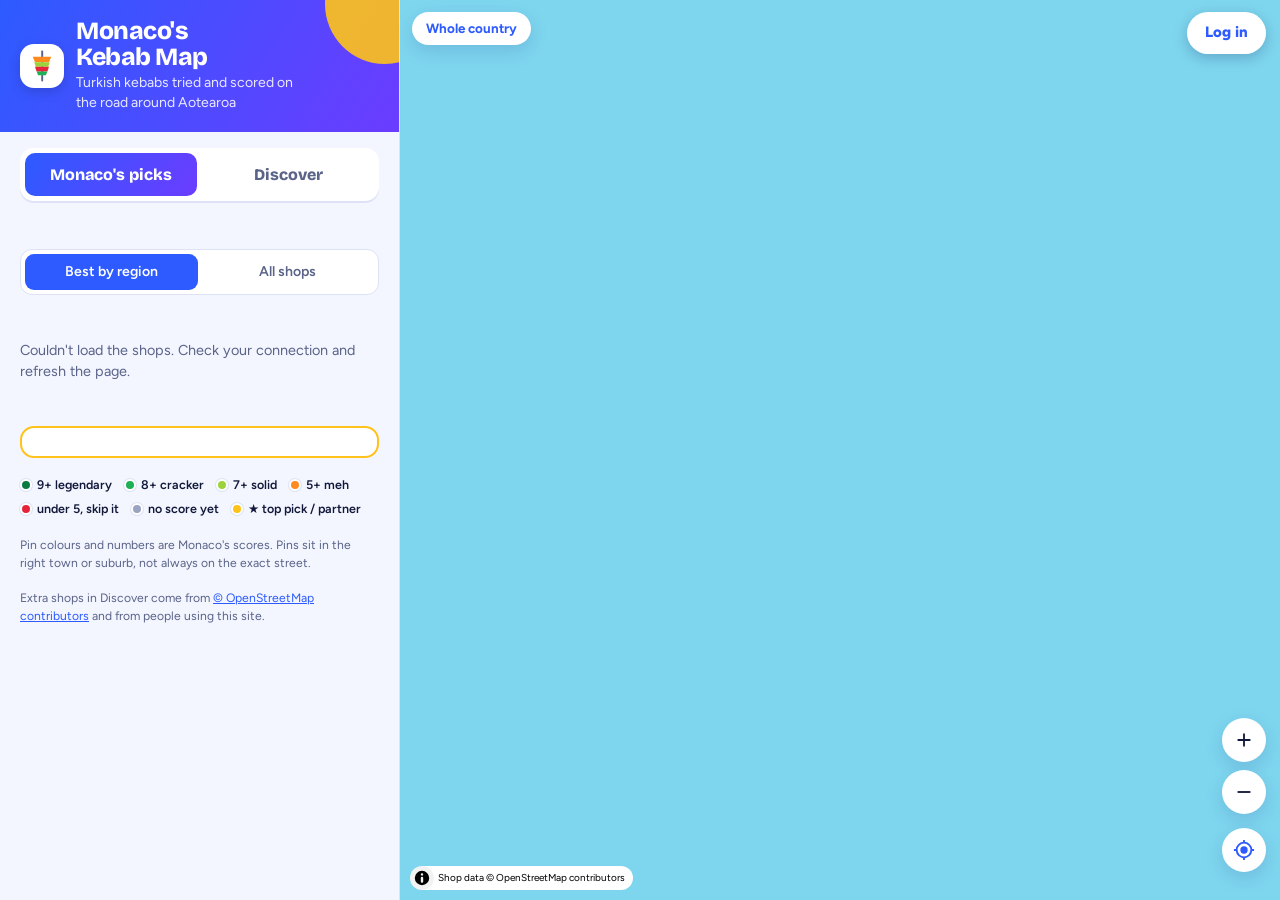
==== commit d37738ea: "Score colours: one clear red-to-deep-green scale, gold only for top picks and partners Co-Authored-B" ====
--- a/index.html
+++ b/index.html
@@ -15,7 +15,7 @@
 <link rel="preconnect" href="https://fonts.googleapis.com">
 <link rel="stylesheet" href="https://fonts.googleapis.com/css2?family=Bricolage+Grotesque:opsz,wght@12..96,600;12..96,800&family=Figtree:wght@400;500;600;700&display=swap">
 <link rel="stylesheet" href="vendor/maplibre-gl.css">
-<link rel="stylesheet" href="style.css?v=202611181625">
+<link rel="stylesheet" href="style.css?v=202611181636">
 </head>
 <body>
 <div class="app">
@@ -68,8 +68,9 @@
         <span><i style="background:var(--t8)"></i>8+ cracker</span>
         <span><i style="background:var(--t7)"></i>7+ solid</span>
         <span><i style="background:var(--t5)"></i>5+ meh</span>
-        <span><i style="background:var(--t0)"></i>under 5 skip it</span>
+        <span><i style="background:var(--t0)"></i>under 5, skip it</span>
         <span><i style="background:var(--tn)"></i>no score yet</span>
+        <span><i style="background:var(--gold)"></i>★ top pick / partner</span>
       </div>
       <p class="fine" id="fine">Pin colours and numbers are Monaco's scores. Pins sit in the right town or suburb, not always on the exact street.</p>
       <p class="fine">Extra shops in Discover come from <a href="https://www.openstreetmap.org/copyright" target="_blank" rel="noopener">© OpenStreetMap contributors</a> and from people using this site.</p>
@@ -234,6 +235,6 @@
 <script src="vendor/supercluster.min.js"></script>
 <script src="vendor/supabase.js"></script>
 <script src="vendor/qrcode.js"></script>
-<script src="app.js?v=202611181625"></script>
+<script src="app.js?v=202611181636"></script>
 </body>
 </html>
--- a/style.css
+++ b/style.css
@@ -20,13 +20,17 @@
   --land: #FFE066;
   --land-line: #FF9F1C;
   --label: #7A3E00;
-  --t9: #8B2CF5;
-  --t8: #13B25A;
-  --t7: #FFC21A;
-  --t5: #FF7A1A;
-  --t0: #F0293E;
+  /* Score scale: red (skip) -> orange -> lime -> green -> deep green (best) */
+  --t9: #0B7A43;
+  --t8: #1FAF55;
+  --t7: #9CD33B;
+  --t5: #FF8A1F;
+  --t0: #E5243B;
   --tn: #9AA3BF;
-  --t7-ink: #3A2A00;
+  --t7-ink: #1F3B06;
+  /* Gold is only for special markers: top picks, partners, rewards */
+  --gold: #FFC21A;
+  --gold-ink: #3A2A00;
   --shadow: 0 6px 18px rgba(30, 50, 140, .16);
   --font-display: "Bricolage Grotesque", "Avenir Next", "Segoe UI", system-ui, sans-serif;
   --font-body: "Figtree", "Segoe UI", system-ui, -apple-system, sans-serif;
@@ -75,7 +79,7 @@
 .row .name { font-weight: 700; line-height: 1.25; display: block; }
 .row .where { font-size: .8rem; color: var(--muted); display: block; }
 .row .mine { font-size: .75rem; font-weight: 600; color: var(--accent); }
-.crown { color: var(--t7); font-size: .8rem; margin-left: 4px; }
+.crown { color: var(--gold); font-size: .8rem; margin-left: 4px; }
 
 .score { flex: none; min-width: 46px; text-align: center; font-family: var(--font-display); font-weight: 800; font-size: 1.05rem; padding: 5px 8px; border-radius: 10px; color: #fff; font-variant-numeric: tabular-nums; }
 .score small { font-size: .62rem; opacity: .8; font-weight: 600; }
@@ -231,12 +235,12 @@
 .parts b { font-variant-numeric: tabular-nums; text-align: right; }
 .parts em { font-style: normal; color: var(--muted); font-variant-numeric: tabular-nums; text-align: right; }
 .pop .rev .order { color: var(--muted); font-size: .76rem; display: block; }
-.badge { display: inline-block; font-size: .68rem; font-weight: 700; padding: 1px 7px; border-radius: 999px; background: var(--t7); color: var(--t7-ink); margin-left: 6px; vertical-align: 1px; }
+.badge { display: inline-block; font-size: .68rem; font-weight: 700; padding: 1px 7px; border-radius: 999px; background: var(--gold); color: var(--gold-ink); margin-left: 6px; vertical-align: 1px; }
 .adminbar { background: var(--card); border: 1px dashed var(--accent); border-radius: 12px; padding: 10px 12px; font-size: .86rem; display: flex; gap: 10px; align-items: center; justify-content: space-between; flex-wrap: wrap; }
 
 /* ---- Bright look ---- */
 header.top { background: linear-gradient(120deg, var(--band) 0%, var(--band-2) 100%); color: #fff; padding-block: 18px; position: relative; overflow: hidden; }
-header.top::after { content: ""; position: absolute; right: -46px; top: -56px; width: 120px; height: 120px; border-radius: 50%; background: var(--t7); opacity: .9; }
+header.top::after { content: ""; position: absolute; right: -46px; top: -56px; width: 120px; height: 120px; border-radius: 50%; background: var(--gold); opacity: .9; }
 header.top > * { position: relative; z-index: 1; }
 header.top > div { padding-right: 48px; }
 header.top h1 { color: #fff; }
@@ -248,16 +252,16 @@
 .stat { border: 0; box-shadow: 0 2px 0 var(--line); }
 .stat:nth-child(1) b { color: var(--accent); }
 .stat:nth-child(2) b { color: var(--t8); }
-.stat.best b { color: var(--t9); }
+.stat.best b { color: var(--band-2); }
 .chip[aria-pressed="true"] { background: var(--accent); border-color: var(--accent); color: #fff; }
 .region-head { color: var(--accent); }
 .row { border-width: 1.5px; }
-.compare { border: 2px solid var(--t7); }
+.compare { border: 2px solid var(--gold); }
 
 /* Clearer pins: bigger, thick white ring, bold number */
 .pin { width: 40px; height: 40px; border-width: 3px; }
 .pin b { font-size: 13.5px; letter-spacing: -.02em; }
-.pin.top::after { top: -10px; right: -10px; background: var(--t7); color: var(--t7-ink); }
+.pin.top::after { top: -10px; right: -10px; background: var(--gold); color: var(--gold-ink); }
 .drop { filter: drop-shadow(0 3px 4px rgba(20, 30, 80, .25)); }
 .clus { width: 50px; height: 50px; border-width: 3px; }
 .legend i { width: 12px; height: 12px; border: 2px solid #fff; box-shadow: 0 0 0 1px var(--line); }
@@ -281,7 +285,7 @@
 .me-btn { border: 0; padding: 0; background: none; cursor: pointer; border-radius: 999px; box-shadow: 0 4px 14px rgba(20, 30, 90, .25); }
 .me-login { display: inline-block; background: var(--card); color: var(--accent); font-weight: 800; padding: 10px 18px; border-radius: 999px; }
 .avatar { width: 44px; height: 44px; border-radius: 50%; display: inline-grid; place-items: center; overflow: hidden; flex: none;
-  background: linear-gradient(135deg, var(--t9), var(--accent)); color: #fff; font-family: var(--font-display); font-weight: 800; font-size: 1rem; border: 3px solid #fff; }
+  background: linear-gradient(135deg, var(--band-2), var(--accent)); color: #fff; font-family: var(--font-display); font-weight: 800; font-size: 1rem; border: 3px solid #fff; }
 .avatar img { width: 100%; height: 100%; object-fit: cover; display: block; }
 .avatar.sm { width: 24px; height: 24px; font-size: .62rem; border-width: 0; vertical-align: middle; margin-right: 6px; }
 .avatar.xl { width: 96px; height: 96px; font-size: 2rem; border-width: 4px; box-shadow: var(--shadow); }
@@ -352,8 +356,8 @@
 .fine a { color: var(--accent); }
 
 /* ---- Partners ---- */
-.pin.partner { box-shadow: 0 0 0 3px var(--t7), var(--shadow); }
-.partner-banner { display: flex; flex-direction: column; gap: 2px; background: linear-gradient(120deg, #FFF3C4, #FFE6F0); border: 1.5px solid var(--t7); border-radius: 12px; padding: 8px 11px; margin: -2px 0 12px; font-size: .8rem; color: var(--ink); }
+.pin.partner { box-shadow: 0 0 0 3px var(--gold), var(--shadow); }
+.partner-banner { display: flex; flex-direction: column; gap: 2px; background: linear-gradient(120deg, #FFF3C4, #FFE6F0); border: 1.5px solid var(--gold); border-radius: 12px; padding: 8px 11px; margin: -2px 0 12px; font-size: .8rem; color: var(--ink); }
 .partner-banner b { font-family: var(--font-display); font-size: .9rem; }
 .verified { display: inline-block; font-size: .68rem; font-weight: 800; color: var(--t8); background: color-mix(in srgb, var(--t8) 12%, transparent); border-radius: 999px; padding: 1px 7px; margin-left: 4px; }
 details.admin-partner { margin-top: 10px; border: 1.5px dashed var(--accent); border-radius: 12px; padding: 8px 10px; font-size: .82rem; }
@@ -382,8 +386,8 @@
 .card-hint { text-align: center; margin: 0; color: var(--muted); font-size: .86rem; }
 .card-result { display: flex; flex-direction: column; gap: 2px; text-align: center; background: color-mix(in srgb, var(--t8) 14%, #fff); border: 2px solid var(--t8); border-radius: 14px; padding: 12px; }
 .card-result b { font-family: var(--font-display); font-size: 1.3rem; color: var(--t8); }
-.card-result.reward { background: linear-gradient(120deg, #FFF3C4, #FFE6F0); border-color: var(--t7); animation: pop .5s cubic-bezier(.3, 1.6, .5, 1); }
-.card-result.reward b { color: var(--t9); font-size: 1.6rem; }
+.card-result.reward { background: linear-gradient(120deg, #FFF3C4, #FFE6F0); border-color: var(--gold); animation: pop .5s cubic-bezier(.3, 1.6, .5, 1); }
+.card-result.reward b { color: var(--band-2); font-size: 1.6rem; }
 .card-rule { margin: 0; font-weight: 700; text-align: center; font-size: .9rem; }
 .passport { display: grid; grid-template-columns: repeat(3, 1fr); gap: 8px; }
 .pp { background: var(--bg); border-radius: 12px; padding: 10px; text-align: center; }
@@ -396,8 +400,8 @@
 .stampcard .dots { display: flex; gap: 6px; }
 .stampcard .dots i { width: 22px; height: 22px; border-radius: 50%; border: 2px dashed var(--line); background: #fff; }
 .stampcard .dots i.on { background: var(--t8); border: 2px solid var(--t8); }
-.stampcard .dots i.last { border-color: var(--t7); }
-.stampcard .dots i.last.on { background: var(--t7); border-color: var(--t7); }
+.stampcard .dots i.last { border-color: var(--gold); }
+.stampcard .dots i.last.on { background: var(--gold); border-color: var(--gold); }
 .stampcard .next { font-weight: 700; color: var(--ink); }
 
 /* Admin partner settings: opened in its own window */
@@ -442,8 +446,8 @@
 .mk-s:hover .pin { transform: translateY(-2px) scale(1.08); }
 .mk-s .pin.sel { transform: translateY(-3px) scale(1.18); box-shadow: 0 0 0 3px var(--ink), 0 6px 16px rgba(18, 24, 58, .35); }
 .mk-s .pin.top::after { content: "★"; position: absolute; top: -9px; right: -9px; transform: none; width: 18px; height: 18px; line-height: 16px; font-size: 11px; text-align: center;
-  border-radius: 50%; background: var(--t7); color: var(--t7-ink); border: 2px solid #fff; }
-.mk-s .pin.partner { box-shadow: 0 0 0 3px var(--t7), 0 3px 10px rgba(18, 24, 58, .28); }
+  border-radius: 50%; background: var(--gold); color: var(--gold-ink); border: 2px solid #fff; }
+.mk-s .pin.partner { box-shadow: 0 0 0 3px var(--gold), 0 3px 10px rgba(18, 24, 58, .28); }
 .mk-s .pin.monb { padding-left: 24px; }
 .mk-s .pin.monb::before { /* keep pointer */ }
 .mk-s .pin.monb b::before { content: "M"; position: absolute; left: 4px; top: 50%; transform: translateY(-50%); width: 16px; height: 16px; border-radius: 50%; background: rgba(255,255,255,.95);
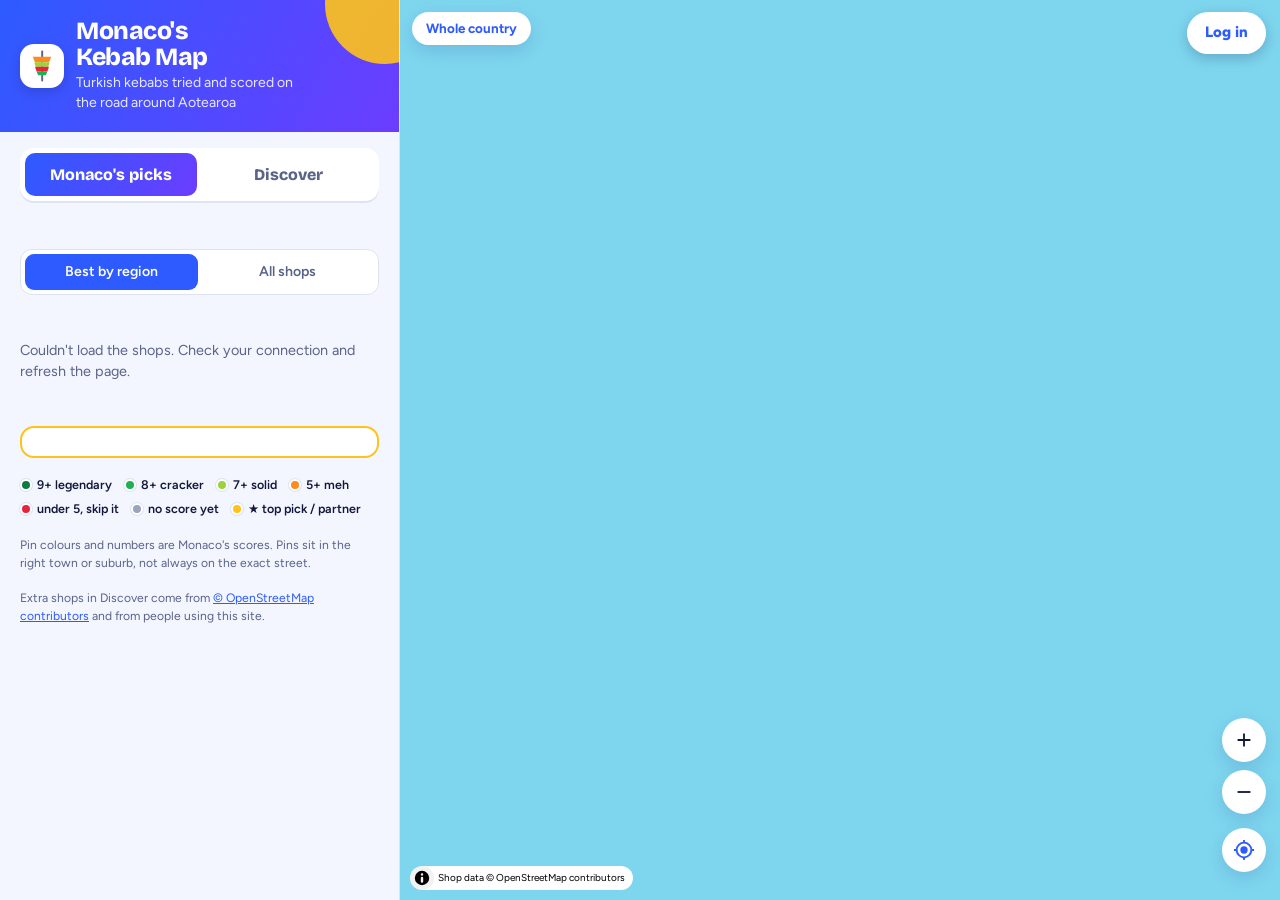
==== commit 3f8efa3e: "Map pins: tiny dots zoomed out that grow smoothly into score bubbles, drawn by the map Co-Authored-B" ====
--- a/index.html
+++ b/index.html
@@ -15,7 +15,7 @@
 <link rel="preconnect" href="https://fonts.googleapis.com">
 <link rel="stylesheet" href="https://fonts.googleapis.com/css2?family=Bricolage+Grotesque:opsz,wght@12..96,600;12..96,800&family=Figtree:wght@400;500;600;700&display=swap">
 <link rel="stylesheet" href="vendor/maplibre-gl.css">
-<link rel="stylesheet" href="style.css?v=202611181636">
+<link rel="stylesheet" href="style.css?v=202611192231">
 </head>
 <body>
 <div class="app">
@@ -188,8 +188,14 @@
     </div>
     <div class="field"><label for="as-name">Shop name</label><input id="as-name" maxlength="80" placeholder="e.g. Sultan's Kebabs"></div>
     <div class="field"><label for="as-town">Town or suburb</label><input id="as-town" maxlength="60" placeholder="e.g. Riccarton, Christchurch"></div>
+    <p class="fine dup-hint" id="as-dup" hidden></p>
     <div class="field">
       <span class="qlabel">Where is it?</span>
+      <div class="paste-row">
+        <textarea id="as-paste" rows="2" placeholder="Paste from Google Maps: a link, the address, or coordinates like -40.2234, 175.5682"></textarea>
+        <button type="button" class="btn" id="as-find">Find</button>
+      </div>
+      <p class="fine">In Google Maps tap Share then Copy, or copy the address. Or:</p>
       <div class="loc-btns">
         <button type="button" class="btn ghost" id="as-here">Use where I am now</button>
         <button type="button" class="btn ghost" id="as-pick">Tap it on the map</button>
@@ -232,9 +238,8 @@
 <dialog class="lightbox" id="lightbox"><img id="lb-img" alt=""><p id="lb-cap"></p></dialog>
 
 <script src="vendor/maplibre-gl.js"></script>
-<script src="vendor/supercluster.min.js"></script>
 <script src="vendor/supabase.js"></script>
 <script src="vendor/qrcode.js"></script>
-<script src="app.js?v=202611181636"></script>
+<script src="app.js?v=202611192231"></script>
 </body>
 </html>
--- a/style.css
+++ b/style.css
@@ -496,3 +496,23 @@
 @keyframes cardin { from { opacity: 0; transform: translateY(6px); } to { opacity: 1; transform: none; } }
 .picking .maplibregl-canvas { cursor: crosshair; }
 @media (prefers-reduced-motion: reduce) { .mk-s .pin, .mk-c .clus, .maplibregl-popup .pop { animation: none; } }
+
+/* Rating parts: on/off switch per part */
+.sc-help { margin: 0 0 -4px; }
+.sc { grid-template-columns: auto 1fr auto; }
+.sc input[type=range] { grid-column: 1 / -1; }
+.sc.off .lab { color: var(--muted); }
+.sw { position: relative; width: 40px; height: 24px; flex: none; cursor: pointer; }
+.sw input { position: absolute; opacity: 0; inset: 0; margin: 0; cursor: pointer; }
+.sw i { position: absolute; inset: 0; border-radius: 999px; background: var(--line); transition: background .15s; }
+.sw i::after { content: ""; position: absolute; top: 3px; left: 3px; width: 18px; height: 18px; border-radius: 50%; background: #fff; box-shadow: 0 1px 3px rgba(0,0,0,.25); transition: transform .15s; }
+.sw input:checked + i { background: var(--accent); }
+.sw input:checked + i::after { transform: translateX(16px); }
+.sw input:focus-visible + i { outline: 2px solid var(--accent); outline-offset: 2px; }
+/* Add a shop: paste from Google Maps */
+.paste-row { display: flex; gap: 8px; align-items: stretch; }
+.paste-row textarea { flex: 1; min-width: 0; resize: vertical; font: inherit; font-size: .9rem; padding: 8px 10px; border-radius: 10px; border: 1px solid var(--line); background: var(--bg); color: var(--ink); }
+.paste-row .btn { flex: none; }
+.more-matches { margin-top: 10px; }
+.dup-hint { background: #FFF4D6; color: #5A3B00; border-radius: 10px; padding: 8px 10px; margin: -4px 0 0; }
+.linkish { background: none; border: 0; padding: 0; font: inherit; font-weight: 700; color: var(--accent); text-decoration: underline; cursor: pointer; }
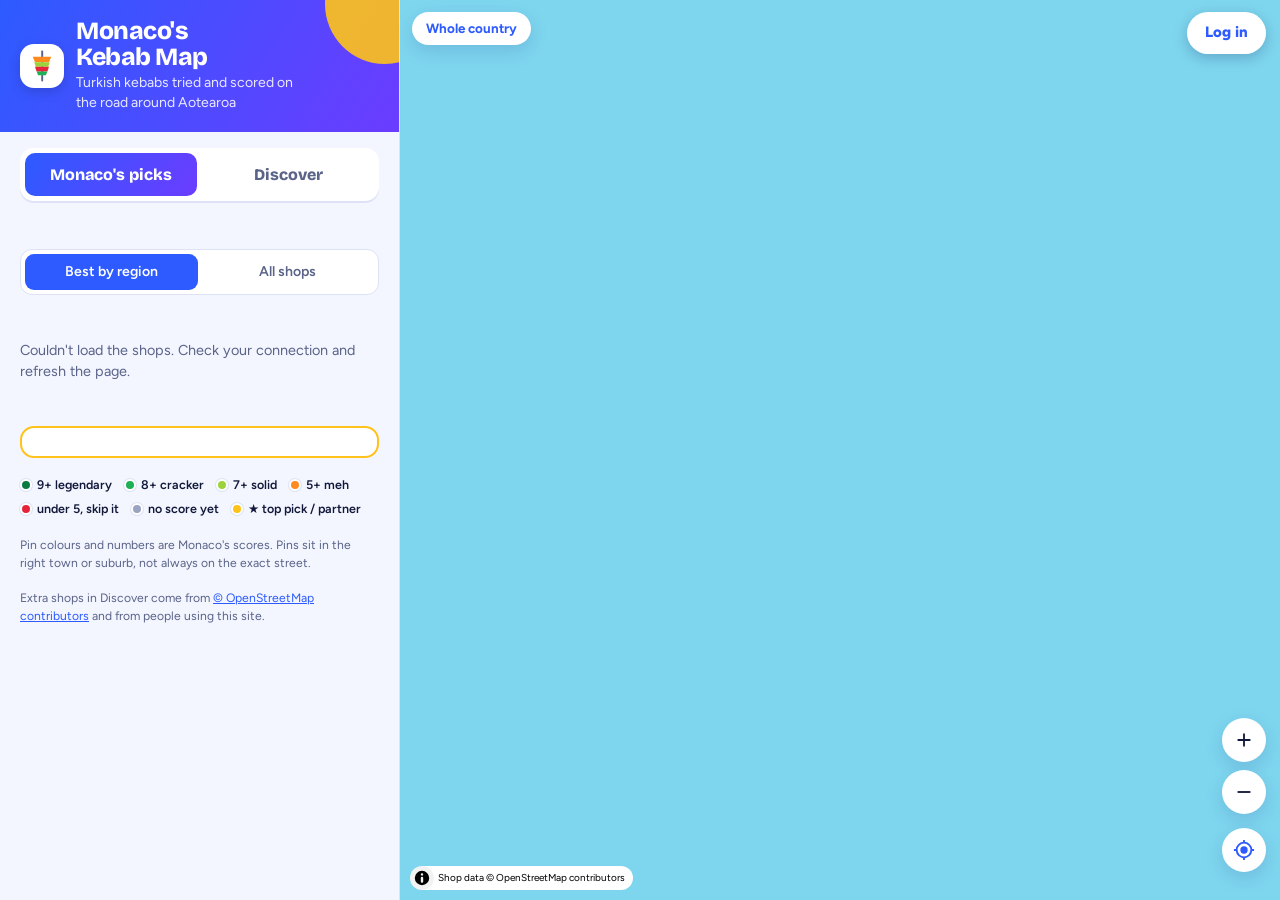
==== commit 6bcdf94a: "Bigger pins at country view, gentler growth when zooming in; live location that follows you Co-Autho" ====
--- a/index.html
+++ b/index.html
@@ -15,7 +15,7 @@
 <link rel="preconnect" href="https://fonts.googleapis.com">
 <link rel="stylesheet" href="https://fonts.googleapis.com/css2?family=Bricolage+Grotesque:opsz,wght@12..96,600;12..96,800&family=Figtree:wght@400;500;600;700&display=swap">
 <link rel="stylesheet" href="vendor/maplibre-gl.css">
-<link rel="stylesheet" href="style.css?v=202611192231">
+<link rel="stylesheet" href="style.css?v=202611192323">
 </head>
 <body>
 <div class="app">
@@ -240,6 +240,6 @@
 <script src="vendor/maplibre-gl.js"></script>
 <script src="vendor/supabase.js"></script>
 <script src="vendor/qrcode.js"></script>
-<script src="app.js?v=202611192231"></script>
+<script src="app.js?v=202611192323"></script>
 </body>
 </html>
--- a/style.css
+++ b/style.css
@@ -466,7 +466,13 @@
 .mk-c:hover .clus { transform: scale(1.08); }
 
 /* You-are-here dot */
-.me-dot { width: 18px; height: 18px; border-radius: 50%; background: var(--accent); border: 3px solid #fff; box-shadow: 0 0 0 8px rgba(45, 91, 255, .2), 0 2px 6px rgba(0,0,0,.3); }
+.me-dot { --acc: 0px; position: relative; width: 20px; height: 20px; border-radius: 50%; background: #2D7BFF; border: 3px solid #fff; box-shadow: 0 2px 6px rgba(0,0,0,.35); z-index: 3; }
+.me-dot::before { content: ""; position: absolute; left: 50%; top: 50%; width: calc(var(--acc) * 2); height: calc(var(--acc) * 2); transform: translate(-50%, -50%); border-radius: 50%; background: rgba(45, 123, 255, .12); border: 1px solid rgba(45, 123, 255, .3); pointer-events: none; }
+.me-dot i { position: absolute; inset: -3px; border-radius: 50%; background: rgba(45, 123, 255, .45); animation: me-pulse 2s ease-out infinite; pointer-events: none; }
+@keyframes me-pulse { from { transform: scale(1); opacity: .9; } to { transform: scale(3); opacity: 0; } }
+@media (prefers-reduced-motion: reduce) { .me-dot i { animation: none; opacity: 0; } }
+.mapctl #locate.live { background: #2D7BFF; color: #fff; }
+.mapctl #locate.live svg { fill: #fff; }
 
 /* Map buttons */
 .mapctl { position: absolute; z-index: 5; right: max(14px, env(safe-area-inset-right, 0px)); bottom: 28px; display: flex; flex-direction: column; gap: 8px; }
